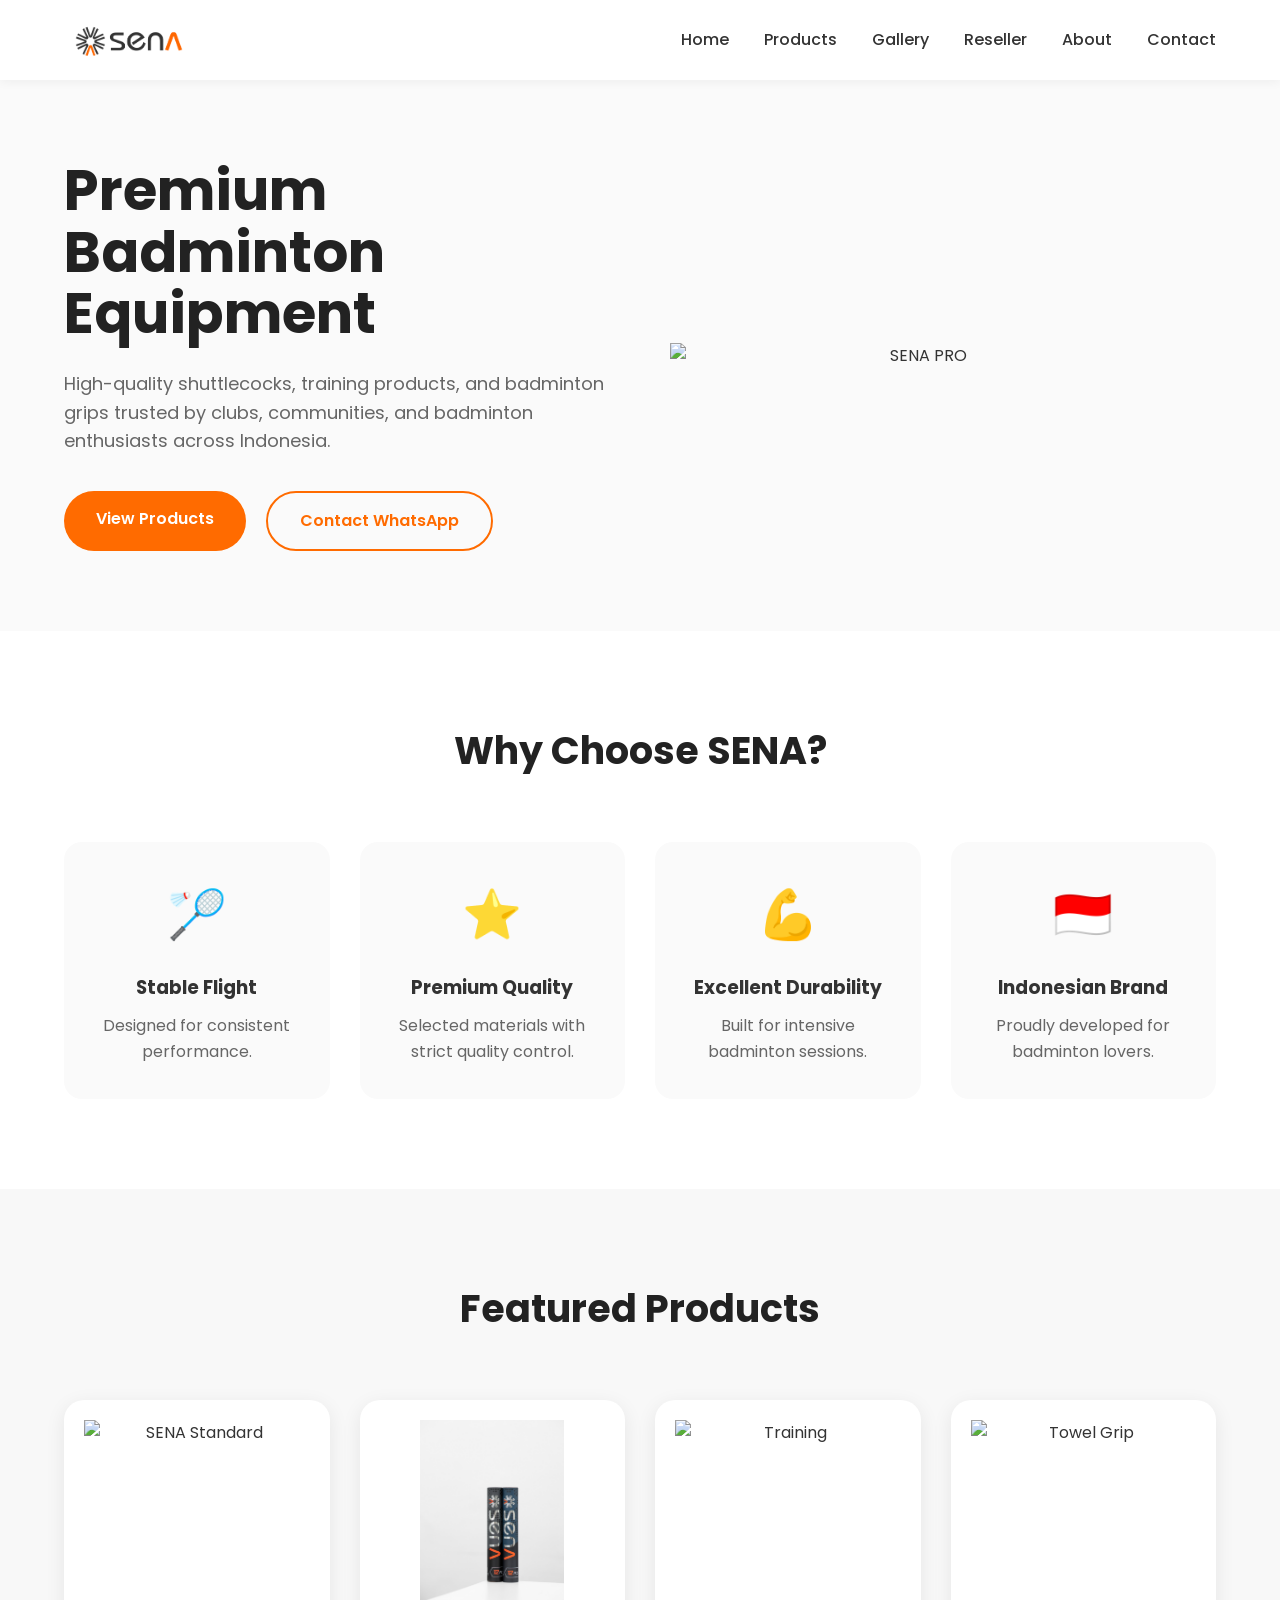
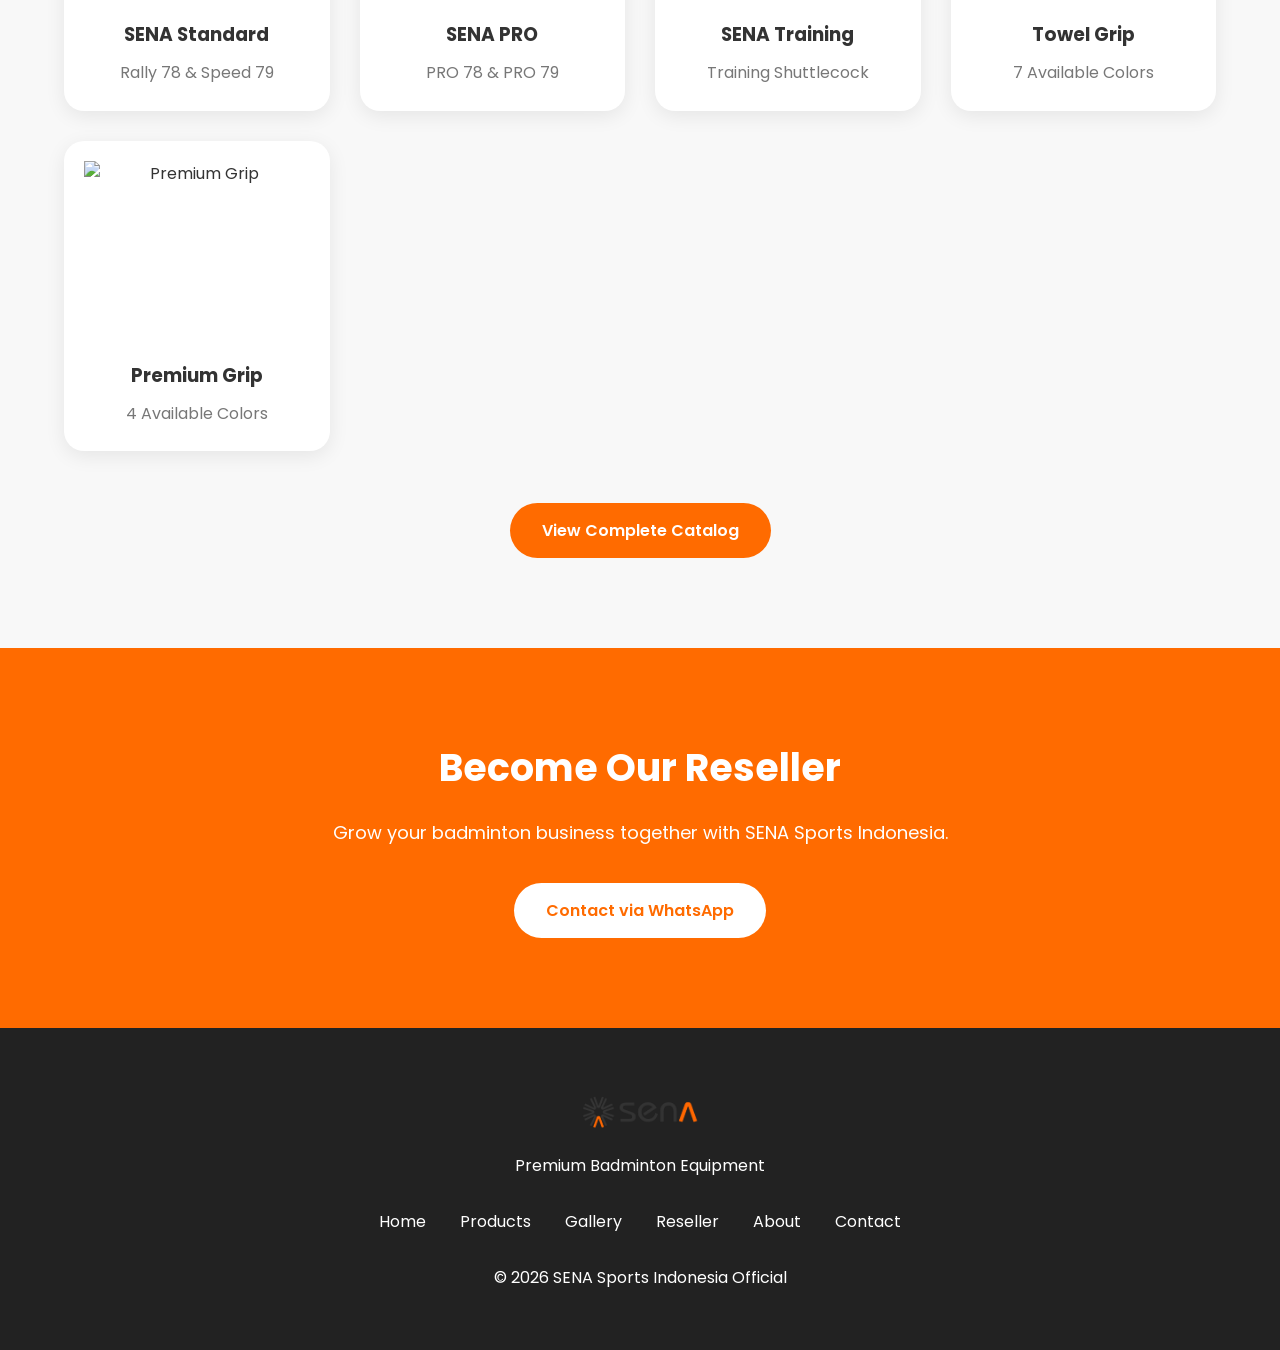
==== index.html @ 793a16b7 "Update index.html" ====
<!DOCTYPE html>
<html lang="en">

<head>
    <meta charset="UTF-8">
    <meta name="viewport" content="width=device-width, initial-scale=1.0">

    <title>SENA Sports Indonesia | Premium Badminton Equipment</title>

    <link rel="icon" href="favicon.ico">

    <link rel="stylesheet" href="css/style.css">

    <link rel="preconnect" href="https://fonts.googleapis.com">
    <link rel="preconnect" href="https://fonts.gstatic.com" crossorigin>

    <link href="https://fonts.googleapis.com/css2?family=Poppins:wght@300;400;500;600;700&display=swap"
        rel="stylesheet">
</head>

<body>

    <!-- ================= NAVBAR ================= -->

    <header>

        <nav class="navbar">

            <div class="container">

                <a href="index.html" class="logo">

                    <img src="images/SENA TYPOGRAPHY.png" alt="SENA Sports">

                </a>

                <ul class="menu">

                    <li><a href="index.html">Home</a></li>

                    <li><a href="products.html">Products</a></li>

                    <li><a href="gallery.html">Gallery</a></li>

                    <li><a href="reseller.html">Reseller</a></li>

                    <li><a href="about.html">About</a></li>

                    <li><a href="contact.html">Contact</a></li>

                </ul>

            </div>

        </nav>

    </header>

    <!-- ================= HERO ================= -->

    <section class="hero">

        <div class="container hero-content">

            <div class="hero-text">

                <h1>

                    Premium Badminton Equipment

                </h1>

                <p>

                    High-quality shuttlecocks, training products,
                    and badminton grips trusted by clubs,
                    communities, and badminton enthusiasts across Indonesia.

                </p>

                <div class="hero-buttons">

                    <a href="products.html" class="btn btn-primary">

                        View Products

                    </a>

                    <a href="https://wa.me/6281410149843" target="_blank" class="btn btn-outline">

                        Contact WhatsApp

                    </a>

                </div>

            </div>

            <div class="hero-image">

                <img src="images/products/sena-pro.png" alt="SENA PRO">

            </div>

        </div>

    </section>

    <!-- ================= WHY SENA ================= -->

    <section class="features">

        <div class="container">

            <h2>

                Why Choose SENA?

            </h2>

            <div class="feature-grid">

                <div class="feature-card">

                    <div class="icon">🏸</div>

                    <h3>Stable Flight</h3>

                    <p>Designed for consistent performance.</p>

                </div>

                <div class="feature-card">

                    <div class="icon">⭐</div>

                    <h3>Premium Quality</h3>

                    <p>Selected materials with strict quality control.</p>

                </div>

                <div class="feature-card">

                    <div class="icon">💪</div>

                    <h3>Excellent Durability</h3>

                    <p>Built for intensive badminton sessions.</p>

                </div>

                <div class="feature-card">

                    <div class="icon">🇮🇩</div>

                    <h3>Indonesian Brand</h3>

                    <p>Proudly developed for badminton lovers.</p>

                </div>

            </div>

        </div>

    </section>

    <!-- ================= PRODUCTS ================= -->

    <section class="products-preview">

        <div class="container">

            <h2>

                Featured Products

            </h2>

            <div class="product-grid">

                <div class="product-card">

                    <img src="images/products/standard.png" alt="SENA Standard">

                    <h3>SENA Standard</h3>

                    <p>Rally 78 & Speed 79</p>

                </div>

                <div class="product-card">

                    <img src="images/products/pro.png" alt="SENA PRO">

                    <h3>SENA PRO</h3>

                    <p>PRO 78 & PRO 79</p>

                </div>

                <div class="product-card">

                    <img src="images/products/training.png" alt="Training">

                    <h3>SENA Training</h3>

                    <p>Training Shuttlecock</p>

                </div>

                <div class="product-card">

                    <img src="images/products/towel-grip.png" alt="Towel Grip">

                    <h3>Towel Grip</h3>

                    <p>7 Available Colors</p>

                </div>

                <div class="product-card">

                    <img src="images/products/premium-grip.png" alt="Premium Grip">

                    <h3>Premium Grip</h3>

                    <p>4 Available Colors</p>

                </div>

            </div>

            <br><br>

            <a href="products.html" class="btn btn-primary">

                View Complete Catalog

            </a>

        </div>

    </section>

    <!-- ================= RESELLER ================= -->

    <section class="cta">

        <div class="container">

            <h2>

                Become Our Reseller

            </h2>

            <p>

                Grow your badminton business together with SENA Sports Indonesia.

            </p>

            <a href="https://wa.me/6281410149843" target="_blank" class="btn btn-primary">

                Contact via WhatsApp

            </a>

        </div>

    </section>

    <!-- ================= FOOTER ================= -->

    <footer>

        <div class="container">

            <img src="images/SENA TYPOGRAPHY.png" class="footer-logo">

            <p>

                Premium Badminton Equipment

            </p>

            <div class="footer-menu">

                <a href="index.html">Home</a>

                <a href="products.html">Products</a>

                <a href="gallery.html">Gallery</a>

                <a href="reseller.html">Reseller</a>

                <a href="about.html">About</a>

                <a href="contact.html">Contact</a>

            </div>

            <p>

                © 2026 SENA Sports Indonesia Official

            </p>

        </div>

    </footer>

</body>

</html>
---- css/style.css ----
/* ===========================
   GLOBAL
=========================== */

*{
    margin:0;
    padding:0;
    box-sizing:border-box;
}

html{
    scroll-behavior:smooth;
}

body{
    font-family:'Poppins',sans-serif;
    color:#333;
    background:#fff;
    line-height:1.6;
}

img{
    max-width:100%;
    display:block;
}

a{
    text-decoration:none;
}

.container{
    width:90%;
    max-width:1200px;
    margin:auto;
}

/* ===========================
   NAVBAR
=========================== */

header{
    position:sticky;
    top:0;
    z-index:999;
    background:#fff;
    box-shadow:0 2px 10px rgba(0,0,0,.05);
}

.navbar{
    height:80px;
}

.navbar .container{
    display:flex;
    justify-content:space-between;
    align-items:center;
    height:100%;
}

.logo img{
    height:42px;
}

.menu{
    display:flex;
    gap:35px;
    list-style:none;
}

.menu a{
    color:#333;
    font-weight:500;
    transition:.3s;
}

.menu a:hover{
    color:#ff6b00;
}

/* ===========================
   HERO
=========================== */

.hero{
    padding:80px 0;
    background:#fafafa;
}

.hero-content{
    display:flex;
    align-items:center;
    justify-content:space-between;
    gap:60px;
}

.hero-text{
    flex:1;
}

.hero-text h1{
    font-size:56px;
    line-height:1.1;
    margin-bottom:25px;
    color:#222;
}

.hero-text p{
    font-size:18px;
    color:#666;
    margin-bottom:35px;
    max-width:550px;
}

.hero-buttons{
    display:flex;
    gap:20px;
    flex-wrap:wrap;
}

.hero-image{
    flex:1;
    text-align:center;
}

.hero-image img{
    width:100%;
    max-width:500px;
}

/* ===========================
   BUTTONS
=========================== */

.btn{
    display:inline-block;
    padding:15px 32px;
    border-radius:50px;
    font-weight:600;
    transition:.3s;
}

.btn-primary{
    background:#ff6b00;
    color:white;
}

.btn-primary:hover{
    background:#e55f00;
    transform:translateY(-3px);
}

.btn-outline{
    border:2px solid #ff6b00;
    color:#ff6b00;
}

.btn-outline:hover{
    background:#ff6b00;
    color:white;
}

/* ===========================
   SECTION
=========================== */

section{
    padding:90px 0;
}

section h2{
    font-size:38px;
    text-align:center;
    margin-bottom:60px;
    color:#222;
}

/* ===========================
   FEATURES
=========================== */

.features{
    background:white;
}

.feature-grid{
    display:grid;
    grid-template-columns:repeat(4,1fr);
    gap:30px;
}

.feature-card{
    text-align:center;
    padding:35px;
    border-radius:18px;
    background:#fafafa;
    transition:.3s;
}

.feature-card:hover{
    transform:translateY(-8px);
    box-shadow:0 10px 25px rgba(0,0,0,.08);
}

.icon{
    font-size:48px;
    margin-bottom:20px;
}

.feature-card h3{
    margin-bottom:10px;
}

.feature-card p{
    color:#666;
}

/* ===========================
   PRODUCTS
=========================== */

.products-preview{
    background:#f8f8f8;
    text-align:center;
}

.product-grid{
    display:grid;
    grid-template-columns:repeat(auto-fit,minmax(220px,1fr));
    gap:30px;
}

.product-card{
    background:white;
    border-radius:20px;
    overflow:hidden;
    transition:.35s;
    box-shadow:0 5px 20px rgba(0,0,0,.08);
}

.product-card:hover{
    transform:translateY(-8px);
}

.product-card img{
    height:220px;
    width:100%;
    object-fit:contain;
    padding:20px;
}

.product-card h3{
    margin-bottom:10px;
}

.product-card p{
    padding-bottom:25px;
    color:#777;
}

/* ===========================
   CTA
=========================== */

.cta{
    background:#ff6b00;
    color:white;
    text-align:center;
}

.cta h2{
    color:white;
    margin-bottom:20px;
}

.cta p{
    margin-bottom:35px;
    font-size:18px;
}

.cta .btn{
    background:white;
    color:#ff6b00;
}

.cta .btn:hover{
    background:#f3f3f3;
}

/* ===========================
   FOOTER
=========================== */

footer{
    background:#222;
    color:white;
    padding:60px 0;
    text-align:center;
}

.footer-logo{
    height:45px;
    margin:auto;
    margin-bottom:20px;
}

.footer-menu{
    margin:30px 0;
}

.footer-menu a{
    color:white;
    margin:0 15px;
    transition:.3s;
}

.footer-menu a:hover{
    color:#ff6b00;
}

/* ===========================
   RESPONSIVE
=========================== */

@media(max-width:992px){

.hero-content{
    flex-direction:column;
    text-align:center;
}

.hero-text h1{
    font-size:42px;
}

.hero-text p{
    margin:auto;
    margin-bottom:30px;
}

.hero-buttons{
    justify-content:center;
}

.feature-grid{
    grid-template-columns:repeat(2,1fr);
}

}

@media(max-width:768px){

.navbar{
    height:auto;
    padding:20px 0;
}

.navbar .container{
    flex-direction:column;
}

.menu{
    margin-top:20px;
    gap:18px;
    flex-wrap:wrap;
    justify-content:center;
}

.hero-text h1{
    font-size:34px;
}

.hero-text p{
    font-size:16px;
}

.feature-grid{
    grid-template-columns:1fr;
}

section{
    padding:70px 0;
}

section h2{
    font-size:30px;
}

}
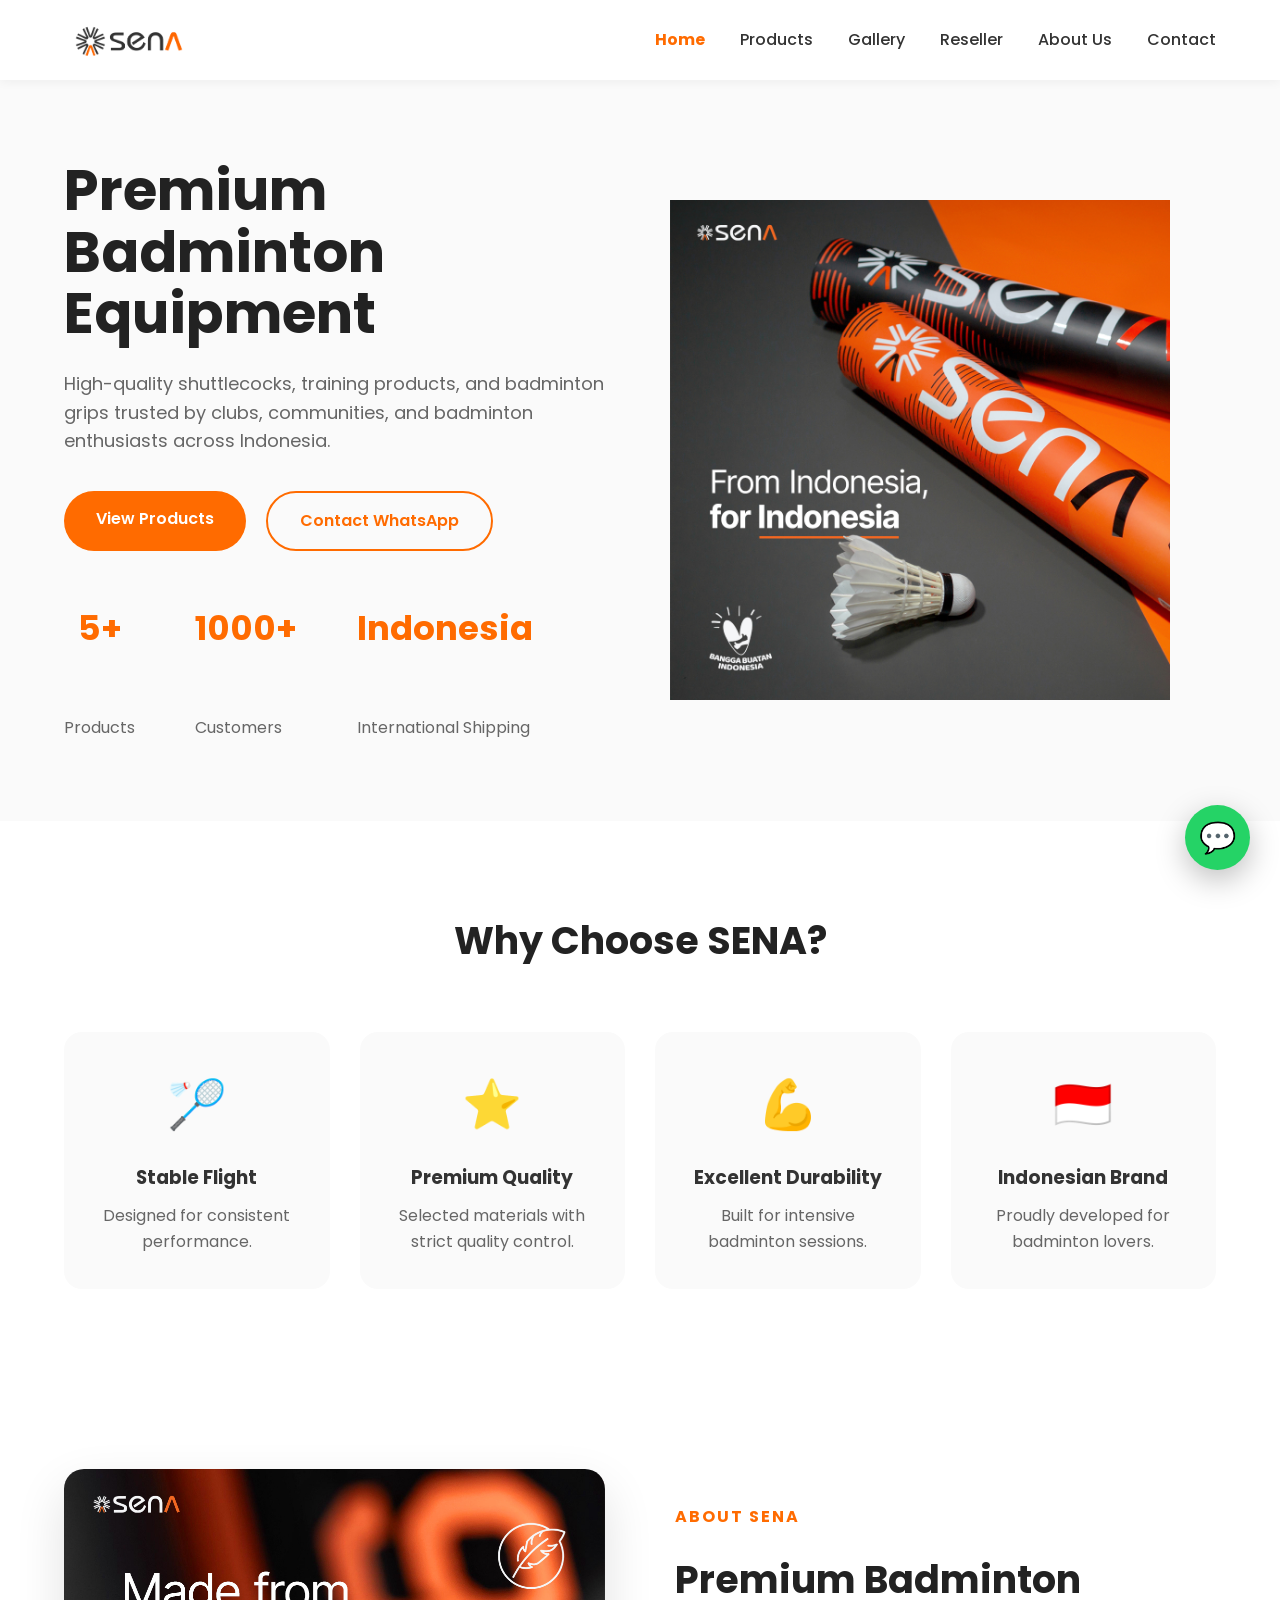
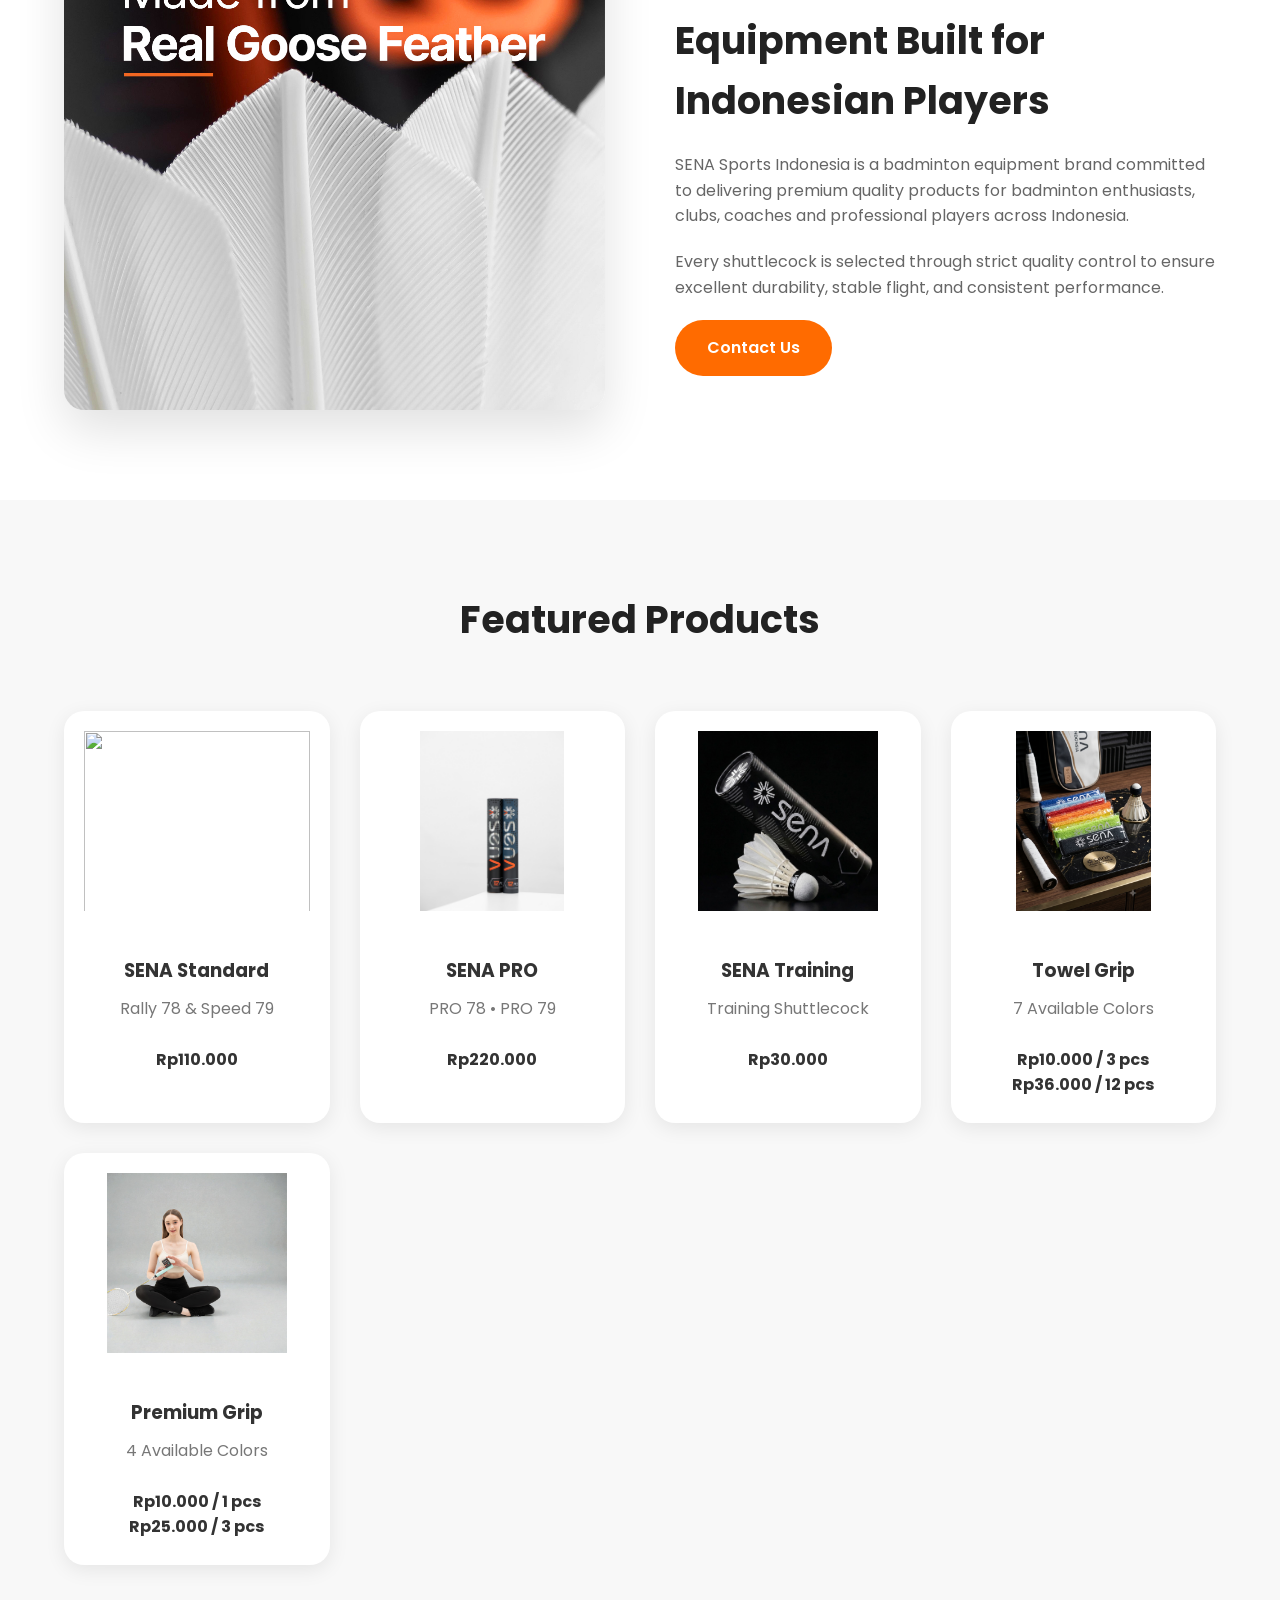
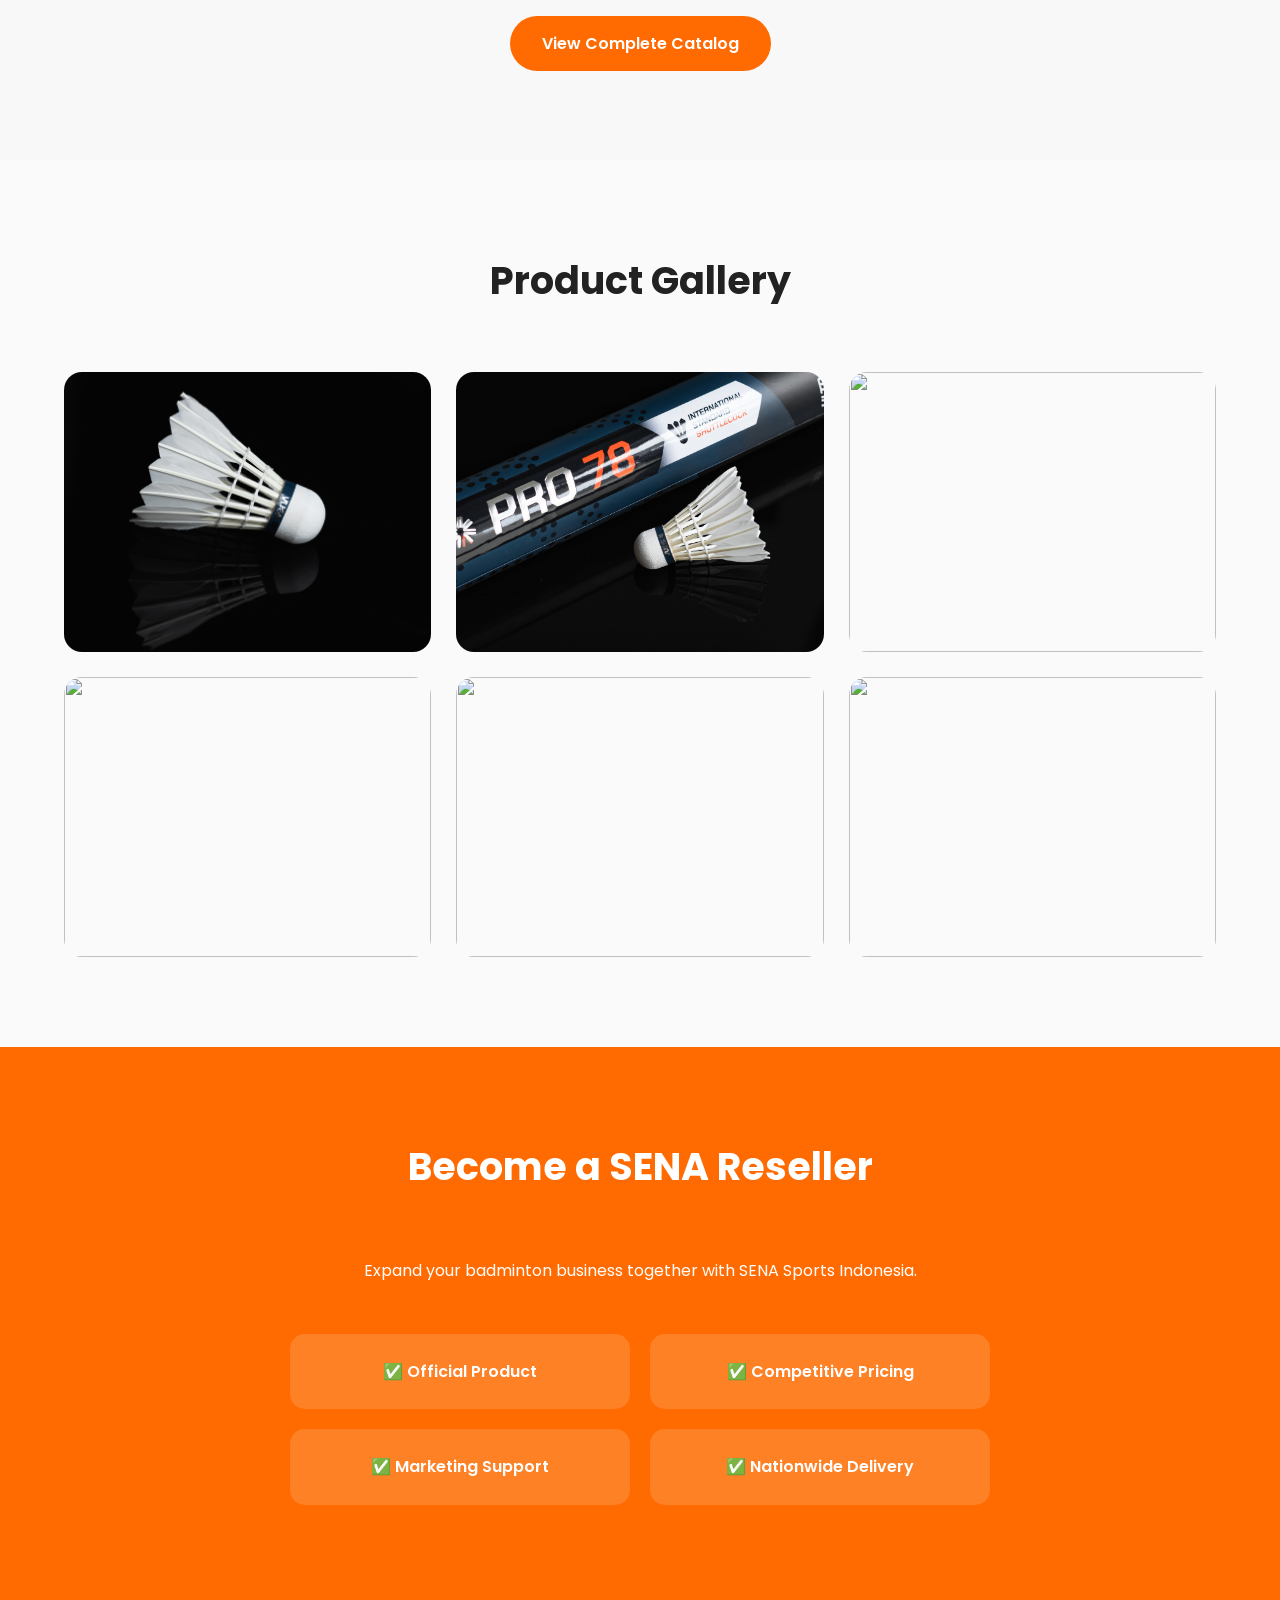
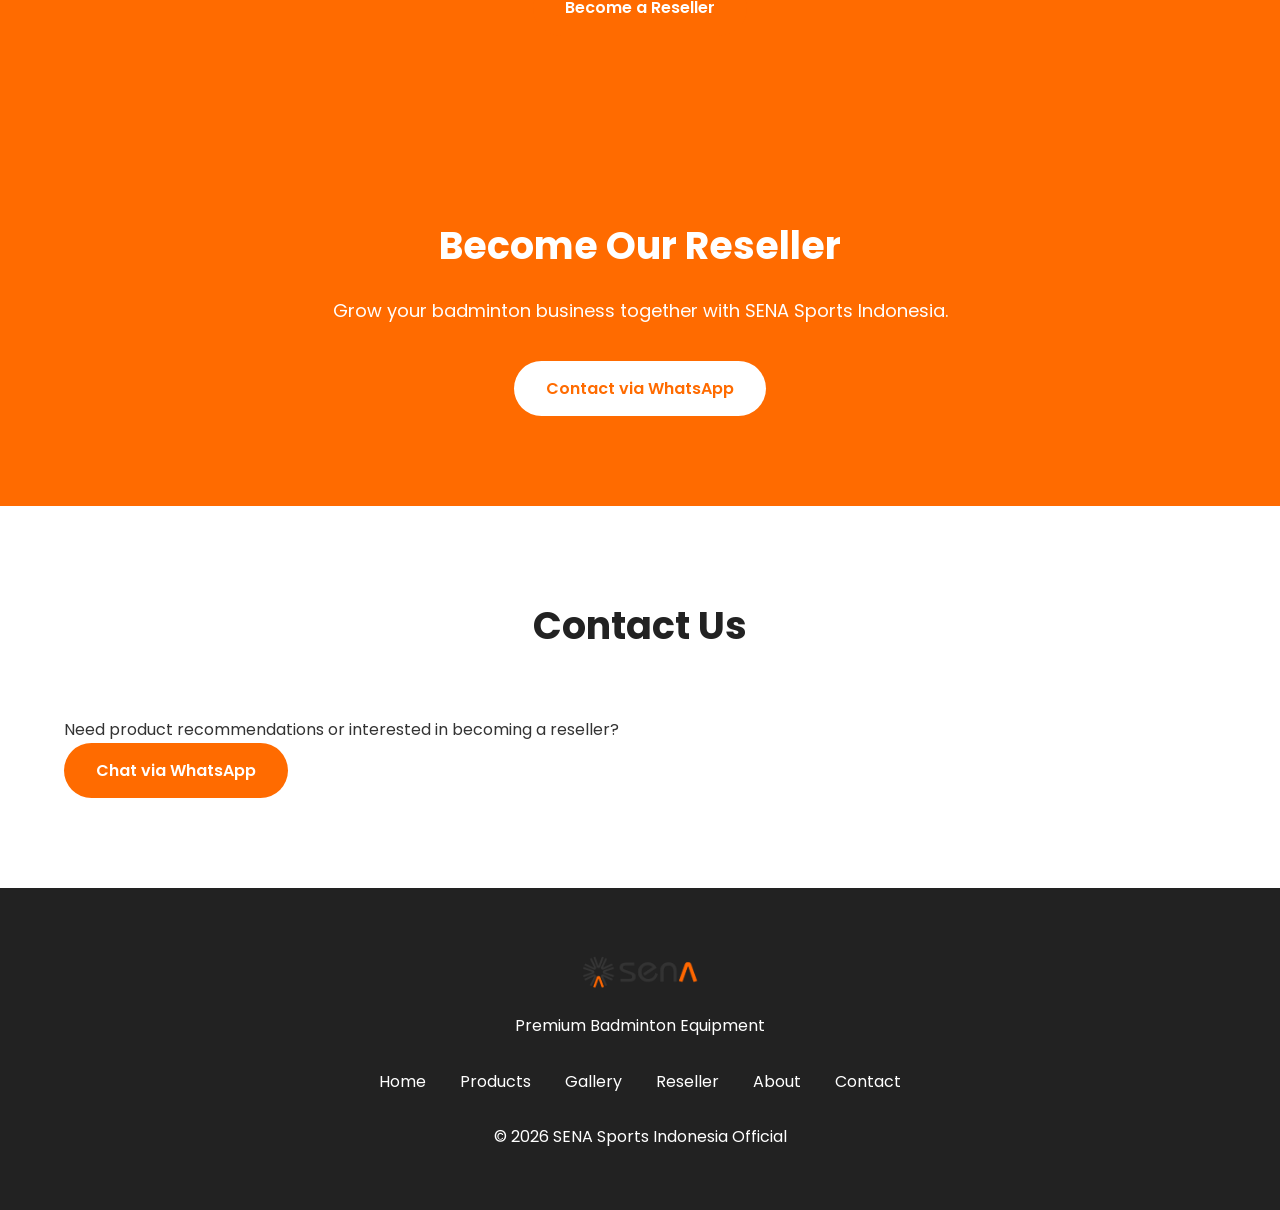
==== commit 54ab64b9: "website" ====
--- a/index.html
+++ b/index.html
@@ -29,14 +29,12 @@
             <div class="container">
 
                 <a href="index.html" class="logo">
-
                     <img src="images/SENA TYPOGRAPHY.png" alt="SENA Sports">
-
                 </a>
 
                 <ul class="menu">
 
-                    <li><a href="index.html">Home</a></li>
+                    <li><a class="active" href="index.html">Home</a></li>
 
                     <li><a href="products.html">Products</a></li>
 
@@ -44,7 +42,7 @@
 
                     <li><a href="reseller.html">Reseller</a></li>
 
-                    <li><a href="about.html">About</a></li>
+                    <li><a href="about.html">About Us</a></li>
 
                     <li><a href="contact.html">Contact</a></li>
 
@@ -94,11 +92,39 @@
 
                 </div>
 
+                <div class="hero-stats">
+
+                    <div>
+
+                        <h2>5+</h2>
+
+                        <span>Products</span>
+
+                    </div>
+
+                    <div>
+
+                        <h2>1000+</h2>
+
+                        <span>Customers</span>
+
+                    </div>
+
+                    <div>
+
+                        <h2>Indonesia</h2>
+
+                        <span>International Shipping</span>
+
+                    </div>
+
+                </div>
+
             </div>
 
             <div class="hero-image">
 
-                <img src="images/products/sena-pro.png" alt="SENA PRO">
+                <img src="images/products/hero.png">
 
             </div>
 
@@ -166,6 +192,62 @@
 
     </section>
 
+    <!-- ================= ABOUT ================= -->
+
+    <section class="about" id="about">
+
+        <div class="container about-grid">
+
+            <div class="about-image">
+
+                <img src="images/products/about.jpg" alt="SENA Sports">
+
+            </div>
+
+            <div class="about-content">
+
+                <span class="section-tag">
+
+                    ABOUT SENA
+
+                </span>
+
+                <h2>
+
+                    Premium Badminton Equipment
+                    Built for Indonesian Players
+
+                </h2>
+
+                <p>
+
+                    SENA Sports Indonesia is a badminton equipment brand
+                    committed to delivering premium quality products for
+                    badminton enthusiasts, clubs, coaches and professional
+                    players across Indonesia.
+
+                </p>
+
+                <p>
+
+                    Every shuttlecock is selected through strict quality
+                    control to ensure excellent durability, stable flight,
+                    and consistent performance.
+
+                </p>
+
+                <a href="#contact" class="btn btn-primary">
+
+                    Contact Us
+
+                </a>
+
+            </div>
+
+        </div>
+
+    </section>
+
     <!-- ================= PRODUCTS ================= -->
 
     <section class="products-preview">
@@ -182,51 +264,123 @@
 
                 <div class="product-card">
 
-                    <img src="images/products/standard.png" alt="SENA Standard">
-
-                    <h3>SENA Standard</h3>
-
-                    <p>Rally 78 & Speed 79</p>
-
-                </div>
+                    <img src="images/products/standard.png">
+
+                    <div style="padding:25px;">
+
+                        <h3>SENA Standard</h3>
+
+                        <p>
+
+                        Rally 78 & Speed 79
+
+                        </p>
+
+                        <h4>
+
+                        Rp110.000
+
+                        </h4>
+
+                    </div>
+
+                </div>                
 
                 <div class="product-card">
 
-                    <img src="images/products/pro.png" alt="SENA PRO">
-
-                    <h3>SENA PRO</h3>
-
-                    <p>PRO 78 & PRO 79</p>
+                    <img src="images/products/pro.png">
+
+                    <div style="padding:25px;">
+
+                        <h3>SENA PRO</h3>
+
+                        <p>
+
+                        PRO 78 • PRO 79
+
+                        </p>
+
+                        <h4>
+
+                        Rp220.000
+
+                        </h4>
+
+                    </div>
 
                 </div>
 
                 <div class="product-card">
 
-                    <img src="images/products/training.png" alt="Training">
-
-                    <h3>SENA Training</h3>
-
-                    <p>Training Shuttlecock</p>
+                    <img src="images/products/training.png">
+
+                    <div style="padding:25px;">
+
+                        <h3>SENA Training</h3>
+
+                        <p>
+
+                        Training Shuttlecock
+
+                        </p>
+
+                        <h4>
+
+                        Rp30.000
+
+                        </h4>
+
+                    </div>
 
                 </div>
 
                 <div class="product-card">
 
-                    <img src="images/products/towel-grip.png" alt="Towel Grip">
-
-                    <h3>Towel Grip</h3>
-
-                    <p>7 Available Colors</p>
+                    <img src="images/products/towel-grip.png">
+
+                    <div style="padding:25px;">
+
+                        <h3>Towel Grip</h3>
+
+                        <p>
+
+                        7 Available Colors
+
+                        </p>
+
+                        <h4>
+
+                        Rp10.000 / 3 pcs <br>
+                        Rp36.000 / 12 pcs
+
+                        </h4>
+
+                    </div>
 
                 </div>
 
                 <div class="product-card">
 
-                    <img src="images/products/premium-grip.png" alt="Premium Grip">
-
-                    <h3>Premium Grip</h3>
-
-                    <p>4 Available Colors</p>
+                    <img src="images/products/premium-grip.png">
+
+                    <div style="padding:25px;">
+
+                        <h3>Premium Grip</h3>
+
+                        <p>
+
+                        4 Available Colors
+
+                        </p>
+
+                        <h4>
+
+                        Rp10.000 / 1 pcs <br>
+                        Rp25.000 / 3 pcs
+
+                        </h4>
+
+                    </div>
 
                 </div>
 
@@ -244,8 +398,104 @@
 
     </section>
 
+
+    <!-- ================= GALLERY ================= -->
+
+    <section class="gallery" id="gallery">
+
+    <div class="container">
+
+    <h2>
+
+    Product Gallery
+
+    </h2>
+
+    <div class="gallery-grid">
+
+    <img src="images/gallery/DSCF1455.jpg">
+
+    <img src="images/gallery/DSCF1458.jpg">
+
+    <img src="images/gallery/DSCF1851.jpg">
+
+    <img src="images/gallery/DSCF7550.JPEG">
+
+    <img src="images/gallery/DSCF1497.jpg">
+
+    <img src="images/gallery/DSCF7572.JPEG">
+
+
+    </div>
+
+    </div>
+
+    </section>
+
     <!-- ================= RESELLER ================= -->
 
+    <section class="reseller" id="reseller">
+
+    <div class="container">
+
+    <h2>
+
+    Become a SENA Reseller
+
+    </h2>
+
+    <p>
+
+    Expand your badminton business together with SENA Sports Indonesia.
+
+    </p>
+
+    <div class="benefits">
+
+    <div>
+
+    ✅ Official Product
+
+    </div>
+
+    <div>
+
+    ✅ Competitive Pricing
+
+    </div>
+
+    <div>
+
+    ✅ Marketing Support
+
+    </div>
+
+    <div>
+
+    ✅ Nationwide Delivery
+
+    </div>
+
+    </div>
+
+    <br>
+
+    <a href="https://wa.me/6281410149843"
+
+    target="_blank"
+
+    class="btn btn-primary">
+
+    Become a Reseller
+
+    </a>
+
+    </div>
+
+    </section>
+
+    <!-- ================= RESELLER ================= -->
+
     <section class="cta">
 
         <div class="container">
@@ -272,6 +522,39 @@
 
     </section>
 
+
+    <!-- ================= CONTACT ================= -->
+
+    <section class="contact" id="contact">
+
+<div class="container">
+
+<h2>
+
+Contact Us
+
+</h2>
+
+<p>
+
+Need product recommendations or interested in becoming a reseller?
+
+</p>
+
+<a href="https://wa.me/6281410149843"
+
+target="_blank"
+
+class="btn btn-primary">
+
+Chat via WhatsApp
+
+</a>
+
+</div>
+
+    </section>
+
     <!-- ================= FOOTER ================= -->
 
     <footer>
@@ -312,6 +595,16 @@
 
     </footer>
 
+<a href="https://wa.me/6281410149843"
+
+    class="whatsapp"
+
+    target="_blank">
+
+    💬
+
+</a>
+
 </body>
 
 </html>
--- a/css/style.css
+++ b/css/style.css
@@ -46,6 +46,7 @@
     box-shadow:0 2px 10px rgba(0,0,0,.05);
 }
 
+
 .navbar{
     height:80px;
 }
@@ -77,6 +78,11 @@
     color:#ff6b00;
 }
 
+.menu a.active{
+    color:#ff6b00;
+    font-weight:700;
+}
+
 /* ===========================
    HERO
 =========================== */
@@ -125,6 +131,21 @@
 .hero-image img{
     width:100%;
     max-width:500px;
+}
+
+.hero-stats{
+    display:flex;
+    margin-top:50px;
+    gap:60px;
+}
+
+.hero-stats h2{
+    color:#ff6b00;
+    font-size:34px;
+}
+
+.hero-stats span{
+    color:#666;
 }
 
 /* ===========================
@@ -317,6 +338,45 @@
     color:#ff6b00;
 }
 
+.whatsapp{
+
+position:fixed;
+
+right:30px;
+
+bottom:30px;
+
+width:65px;
+
+height:65px;
+
+background:#25D366;
+
+border-radius:50%;
+
+display:flex;
+
+align-items:center;
+
+justify-content:center;
+
+font-size:30px;
+
+color:white;
+
+box-shadow:0 10px 30px rgba(0,0,0,.25);
+
+transition:.3s;
+
+z-index:999;
+
+}
+
+.whatsapp:hover{
+
+transform:scale(1.1);
+
+}
 /* ===========================
    RESPONSIVE
 =========================== */
@@ -385,4 +445,188 @@
     font-size:30px;
 }
 
-}+}
+
+/* =========================
+ABOUT
+========================= */
+
+.about{
+
+    background:white;
+
+}
+
+.about-grid{
+
+    display:grid;
+
+    grid-template-columns:1fr 1fr;
+
+    gap:70px;
+
+    align-items:center;
+
+}
+
+.about-image img{
+
+    width:100%;
+
+    border-radius:20px;
+
+    box-shadow:0 20px 50px rgba(0,0,0,.12);
+
+}
+
+.section-tag{
+
+    color:#ff6b00;
+
+    font-weight:700;
+
+    letter-spacing:2px;
+
+}
+
+.about h2{
+
+    text-align:left;
+
+    margin:20px 0;
+
+}
+
+.about p{
+
+    color:#666;
+
+    margin-bottom:20px;
+
+}
+
+/* =========================
+GALLERY
+========================= */
+
+.gallery{
+
+background:#fafafa;
+
+}
+
+.gallery-grid{
+
+display:grid;
+
+grid-template-columns:repeat(3,1fr);
+
+gap:25px;
+
+}
+
+.gallery-grid img{
+
+width:100%;
+
+height:280px;
+
+object-fit:cover;
+
+border-radius:18px;
+
+cursor:pointer;
+
+transition:.35s;
+
+}
+
+.gallery-grid img:hover{
+
+transform:scale(1.03);
+
+}
+
+/* =========================
+RESELLER
+========================= */
+
+.reseller{
+
+background:#ff6b00;
+
+color:white;
+
+text-align:center;
+
+}
+
+.reseller h2{
+
+color:white;
+
+}
+
+.benefits{
+
+display:grid;
+
+grid-template-columns:repeat(2,1fr);
+
+gap:20px;
+
+margin:50px auto;
+
+max-width:700px;
+
+}
+
+.benefits div{
+
+background:rgba(255,255,255,.15);
+
+padding:25px;
+
+border-radius:15px;
+
+font-weight:600;
+
+}
+
+<footer>
+
+<div class="container">
+
+<img src="images/SENA TYPOGRAPHY.png"
+
+class="footer-logo">
+
+<p>
+
+Premium Badminton Equipment
+
+</p>
+
+<div class="footer-links">
+
+<a href="#home">Home</a>
+
+<a href="#products">Products</a>
+
+<a href="#gallery">Gallery</a>
+
+<a href="#reseller">Reseller</a>
+
+<a href="#contact">Contact</a>
+
+</div>
+
+<p>
+
+© 2026 SENA Sports Indonesia
+
+</p>
+
+</div>
+
+</footer>
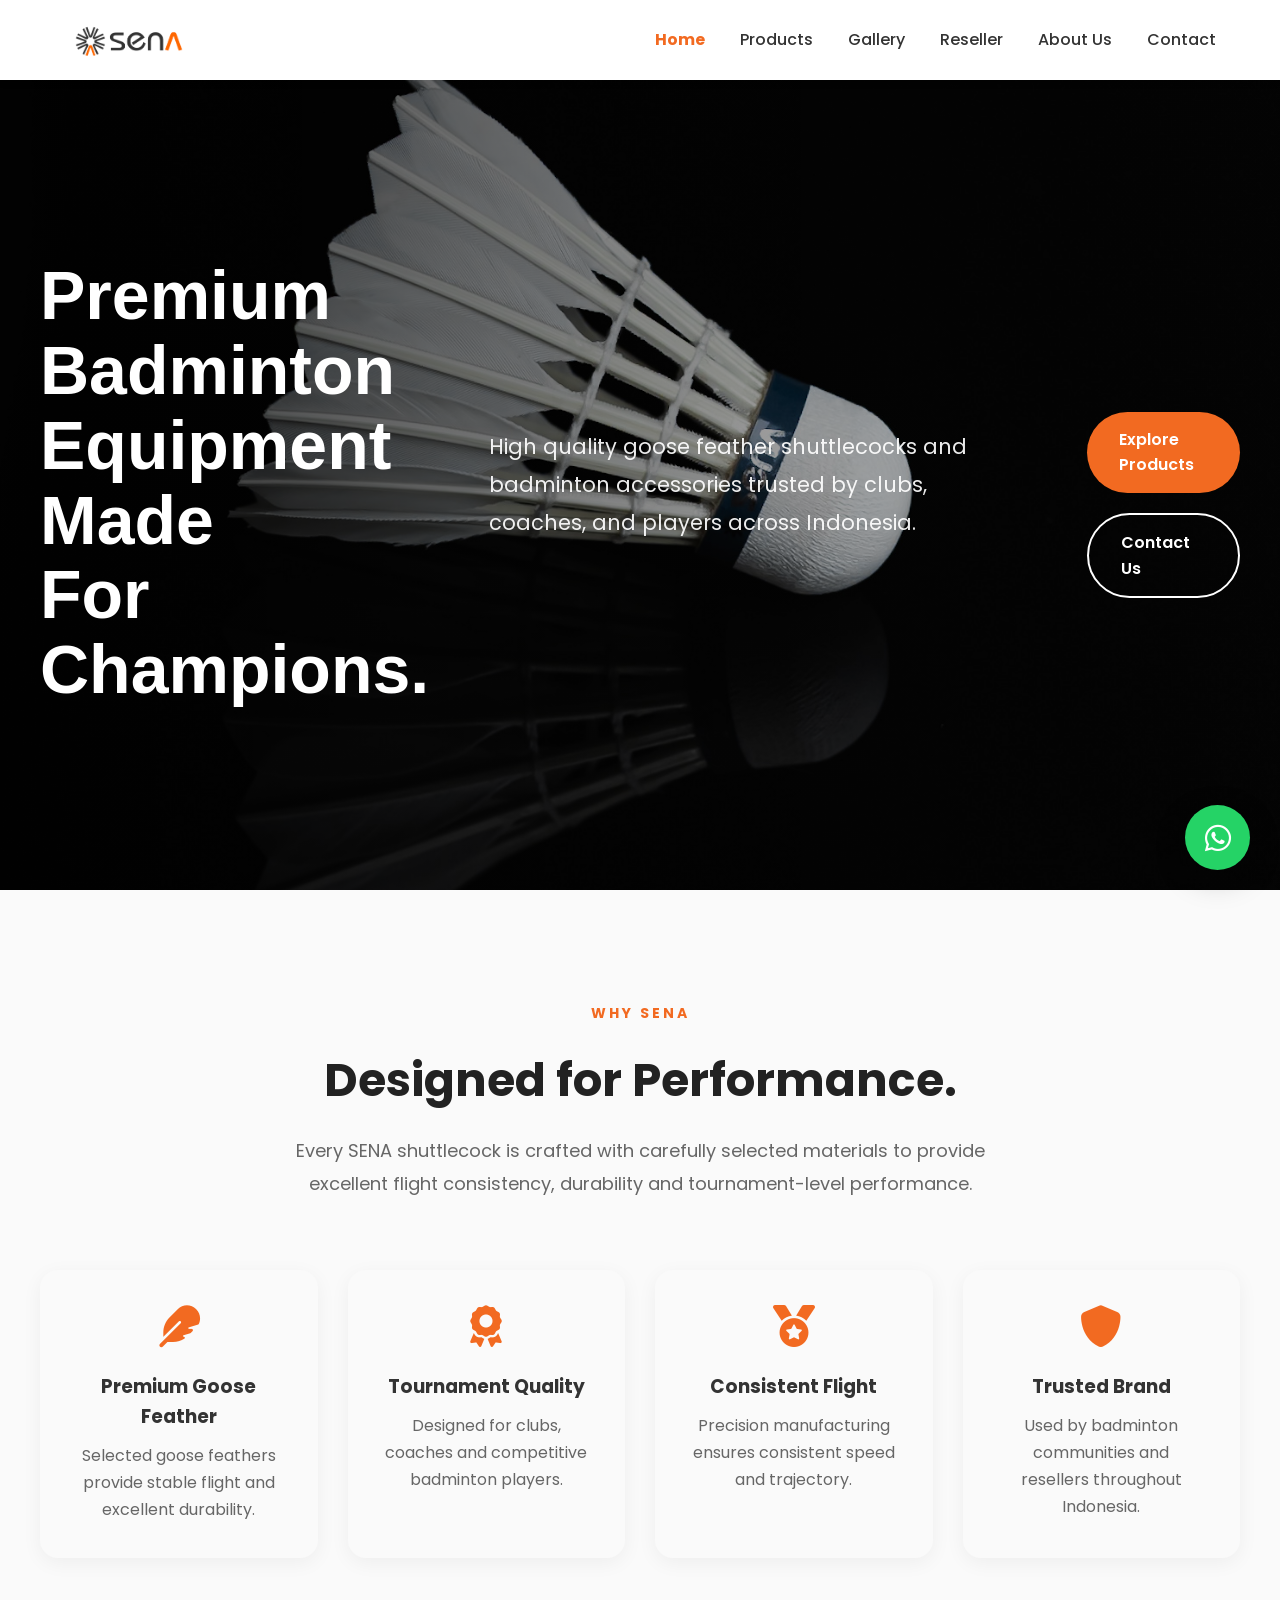
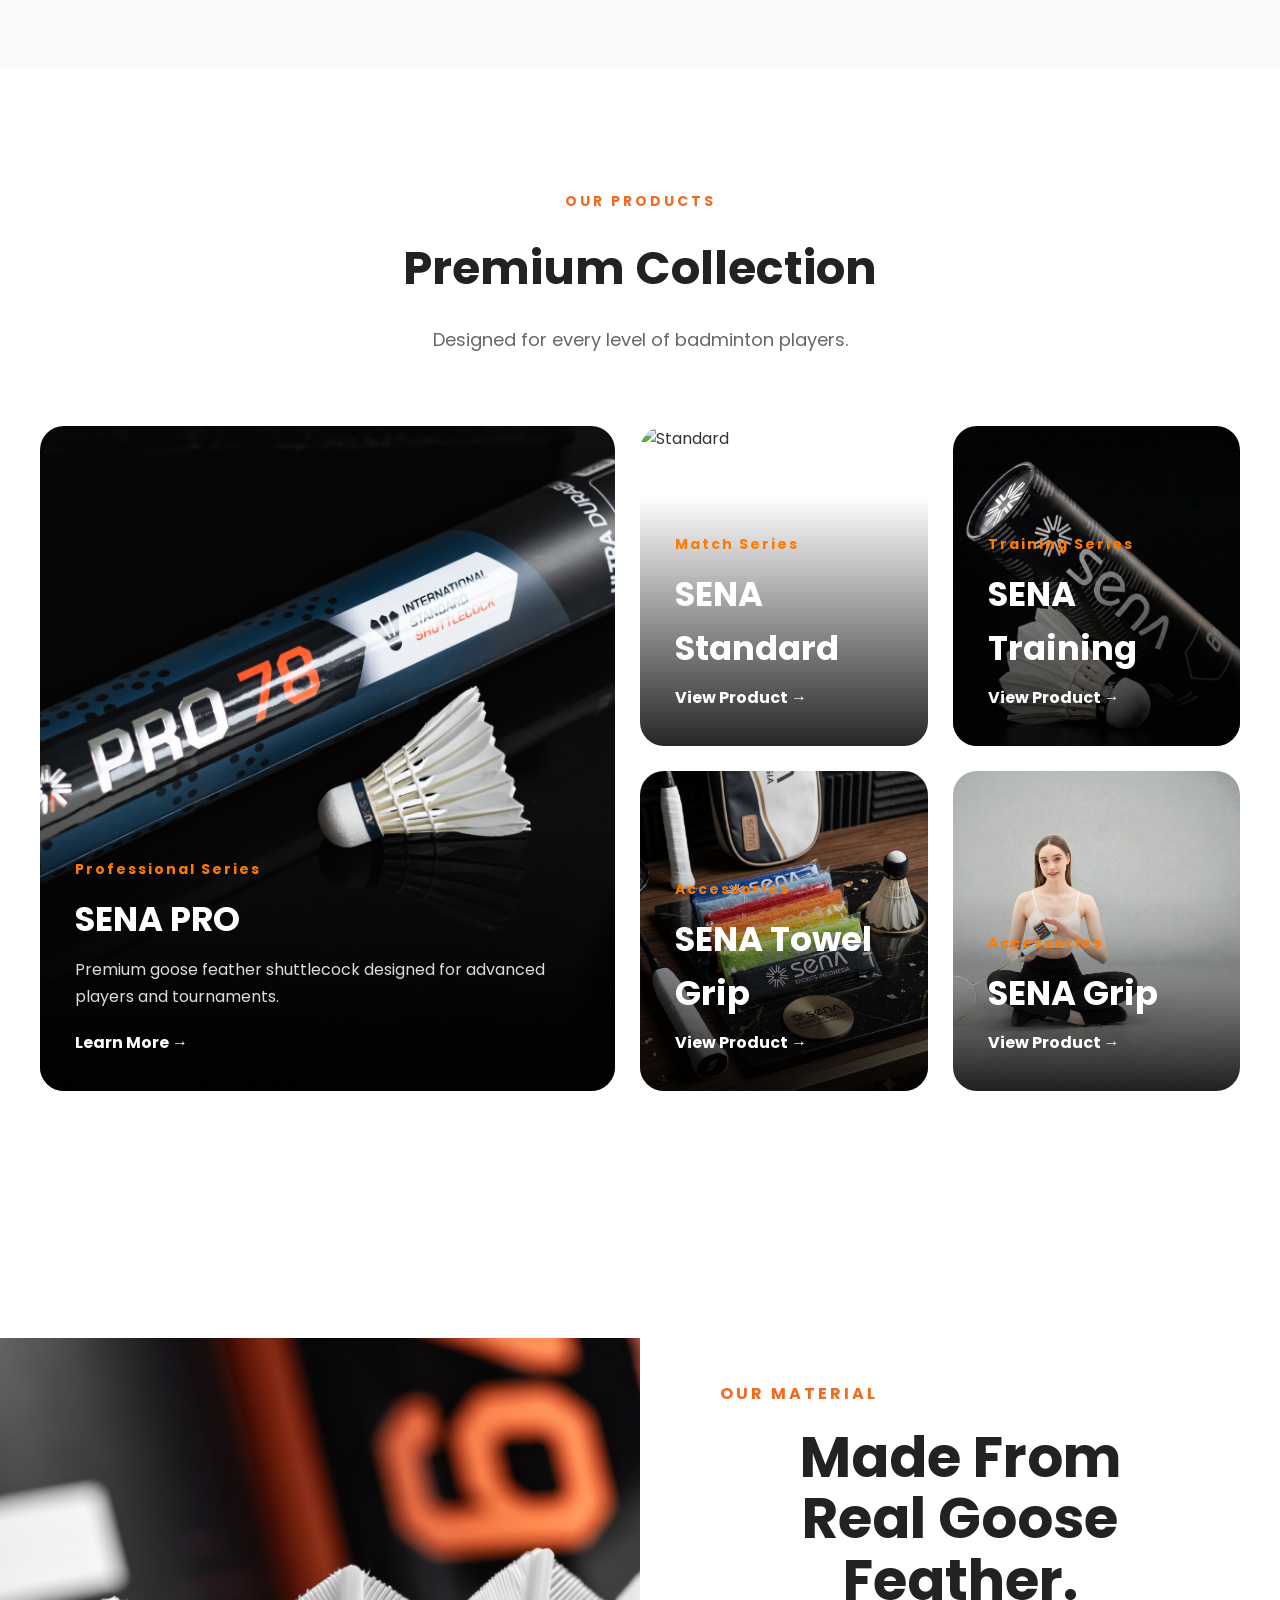
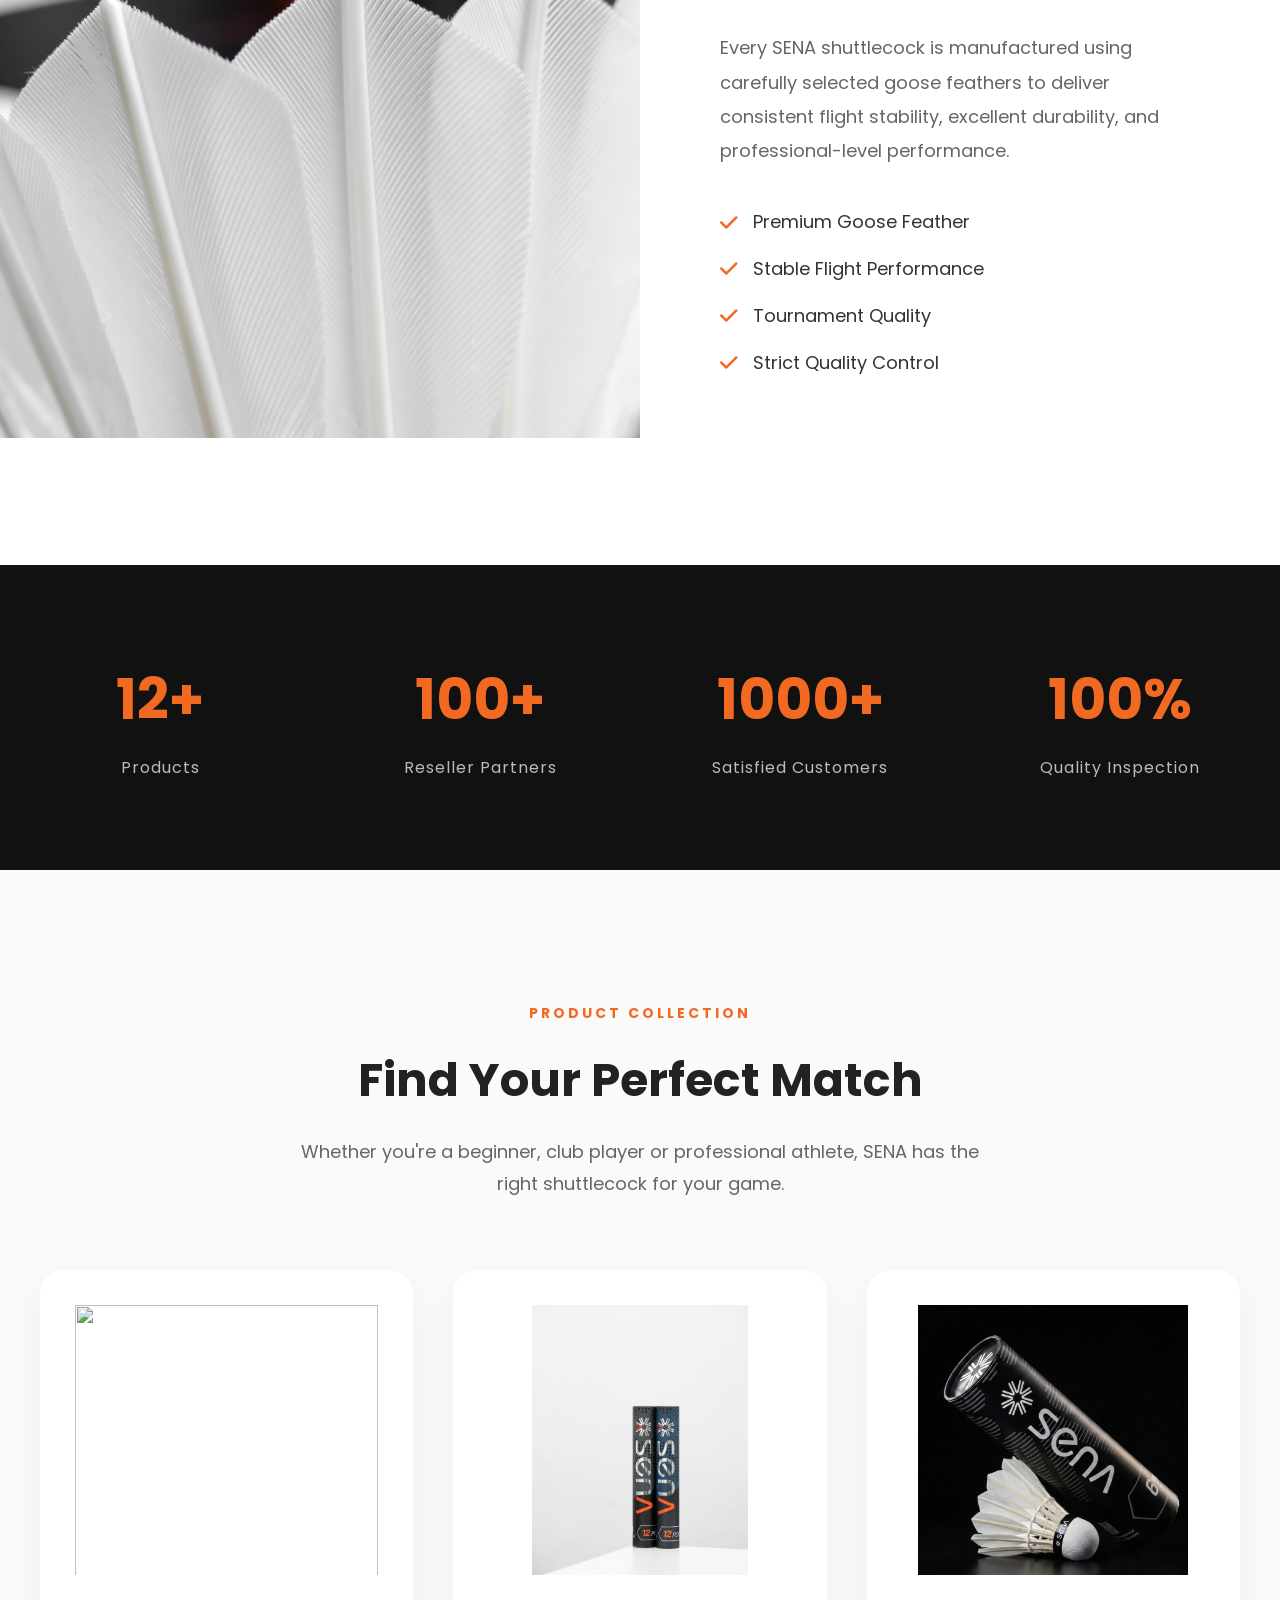
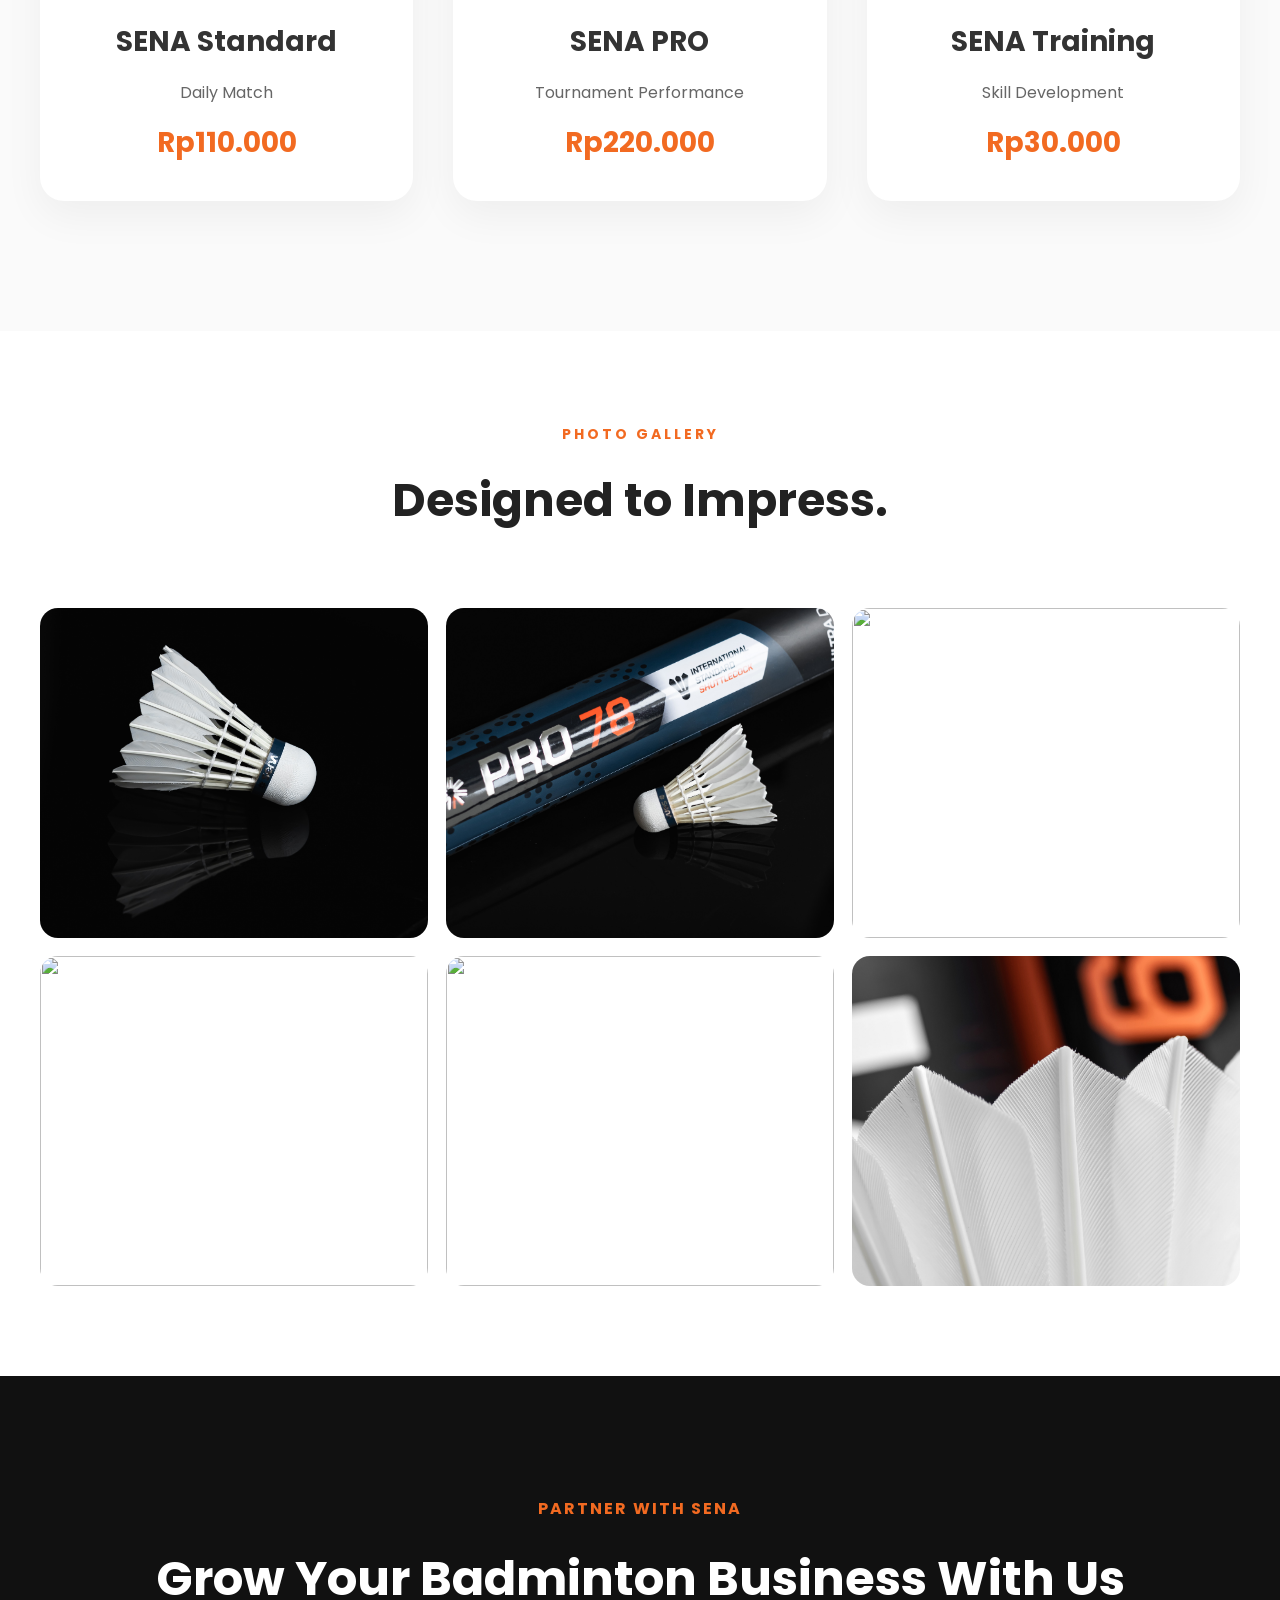
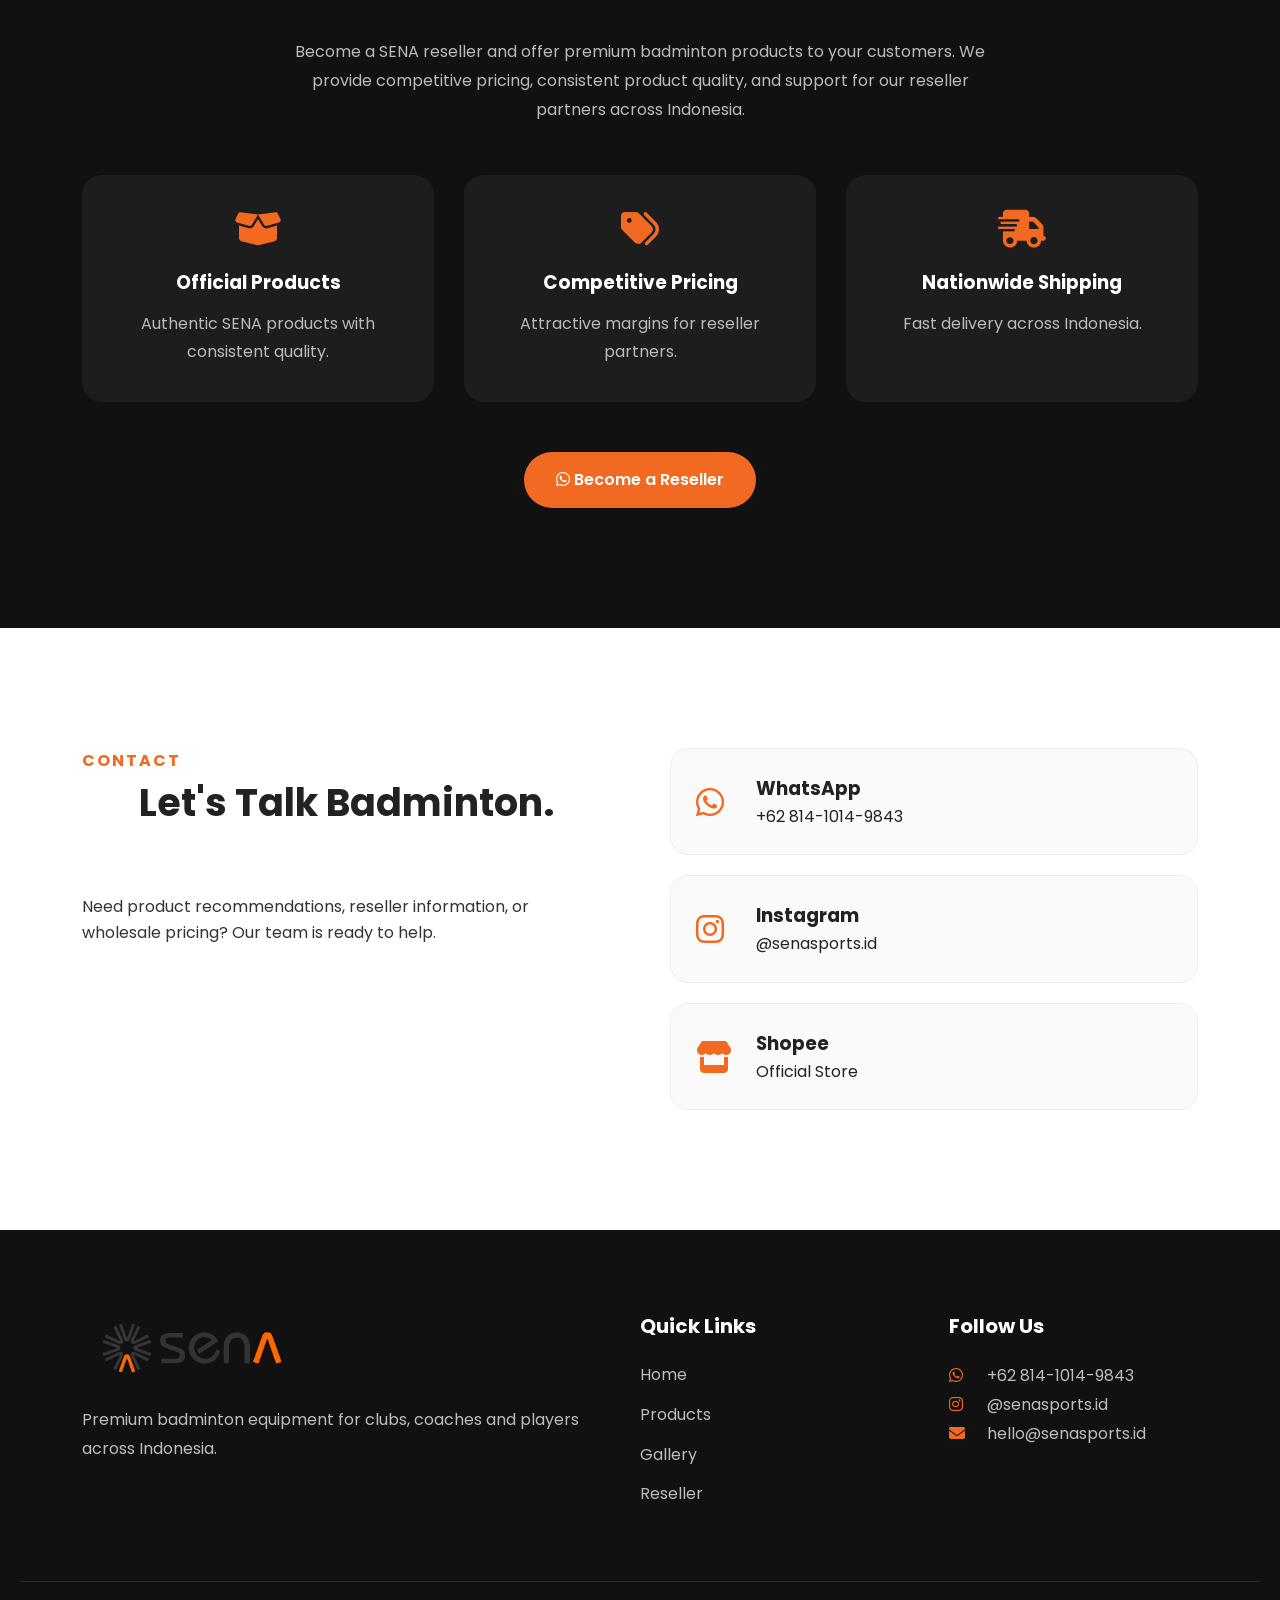
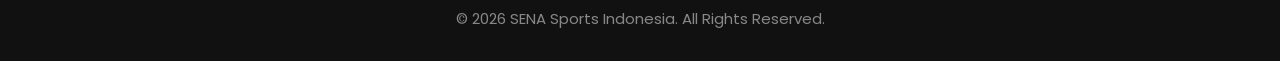
==== commit fdfd51a2: "cool home" ====
--- a/index.html
+++ b/index.html
@@ -14,6 +14,16 @@
     <link rel="preconnect" href="https://fonts.googleapis.com">
     <link rel="preconnect" href="https://fonts.gstatic.com" crossorigin>
 
+    <link rel="stylesheet" href="https://cdnjs.cloudflare.com/ajax/libs/font-awesome/6.7.2/css/all.min.css">
+
+    <!-- <i class="fa-solid fa-medal"></i>
+
+    <i class="fa-solid fa-feather"></i>
+
+    <i class="fa-solid fa-shield"></i>
+
+    <i class="fa-solid fa-award"></i> -->
+
     <link href="https://fonts.googleapis.com/css2?family=Poppins:wght@300;400;500;600;700&display=swap"
         rel="stylesheet">
 </head>
@@ -58,135 +68,289 @@
 
     <section class="hero">
 
-        <div class="container hero-content">
-
-            <div class="hero-text">
-
-                <h1>
-
-                    Premium Badminton Equipment
-
-                </h1>
-
-                <p>
-
-                    High-quality shuttlecocks, training products,
-                    and badminton grips trusted by clubs,
-                    communities, and badminton enthusiasts across Indonesia.
-
-                </p>
-
-                <div class="hero-buttons">
-
-                    <a href="products.html" class="btn btn-primary">
-
-                        View Products
-
+        <div class="hero-overlay"></div>
+
+        <div class="hero-content">
+
+            <h1>
+                Premium Badminton<br>
+                Equipment Made<br>
+                For Champions.
+            </h1>
+
+            <p>
+                High quality goose feather shuttlecocks and badminton accessories
+                trusted by clubs, coaches, and players across Indonesia.
+            </p>
+
+            <div class="hero-buttons">
+                <a href="products.html" class="btn btn-primary">
+                    Explore Products
+                </a>
+
+                <a href="https://wa.me/6281410149843"
+                class="btn btn-secondary">
+                    Contact Us
+                </a>
+            </div>
+
+        </div>
+
+    </section>
+
+    <!-- ================= WHY SENA ================= -->
+
+    <section class="why-sena">
+
+        <div class="section-title">
+            <span>WHY SENA</span>
+            <h2>Designed for Performance.</h2>
+            <p>
+                Every SENA shuttlecock is crafted with carefully selected materials
+                to provide excellent flight consistency, durability and tournament-level performance.
+            </p>
+        </div>
+
+        <div class="feature-grid">
+
+            <div class="feature-card">
+                <i class="fa-solid fa-feather"></i>
+                <h3>Premium Goose Feather</h3>
+                <p>
+                    Selected goose feathers provide stable flight and excellent durability.
+                </p>
+            </div>
+
+            <div class="feature-card">
+                <i class="fa-solid fa-award"></i>
+                <h3>Tournament Quality</h3>
+                <p>
+                    Designed for clubs, coaches and competitive badminton players.
+                </p>
+            </div>
+
+            <div class="feature-card">
+                <i class="fa-solid fa-medal"></i>
+                <h3>Consistent Flight</h3>
+                <p>
+                    Precision manufacturing ensures consistent speed and trajectory.
+                </p>
+            </div>
+
+            <div class="feature-card">
+                <i class="fa-solid fa-shield"></i>
+                <h3>Trusted Brand</h3>
+                <p>
+                    Used by badminton communities and resellers throughout Indonesia.
+                </p>
+            </div>
+
+        </div>
+
+    </section>
+
+    <!-- ================= PRODUCTS ================= -->
+
+    <section class="featured-products">
+
+        <div class="section-title">
+
+            <span>OUR PRODUCTS</span>
+
+            <h2>Premium Collection</h2>
+
+            <p>
+                Designed for every level of badminton players.
+            </p>
+
+        </div>
+
+        <div class="product-grid">
+
+            <div class="product-large">
+
+                <img src="images/gallery/DSCF1458.jpg" alt="SENA PRO">
+
+                <div class="product-info">
+
+                    <span>Professional Series</span>
+
+                    <h3>SENA PRO</h3>
+
+                    <p>
+                        Premium goose feather shuttlecock designed for advanced players and tournaments.
+                    </p>
+
+                    <a href="products.html">
+                        Learn More →
                     </a>
 
-                    <a href="https://wa.me/6281410149843" target="_blank" class="btn btn-outline">
-
-                        Contact WhatsApp
-
+                </div>
+
+            </div>
+
+            <div class="product-small">
+
+                <img src="images/products/standard.png" alt="Standard">
+
+                <div class="product-info">
+
+                    <span>Match Series</span>
+
+                    <h3>SENA Standard</h3>
+
+                    <a href="products.html">
+                        View Product →
                     </a>
 
                 </div>
 
-                <div class="hero-stats">
-
-                    <div>
-
-                        <h2>5+</h2>
-
-                        <span>Products</span>
-
-                    </div>
-
-                    <div>
-
-                        <h2>1000+</h2>
-
-                        <span>Customers</span>
-
-                    </div>
-
-                    <div>
-
-                        <h2>Indonesia</h2>
-
-                        <span>International Shipping</span>
-
-                    </div>
+            </div>
+
+            <div class="product-small">
+
+                <img src="images/products/training.png" alt="Training">
+
+                <div class="product-info">
+
+                    <span>Training Series</span>
+
+                    <h3>SENA Training</h3>
+
+                    <a href="products.html">
+                        View Product →
+                    </a>
 
                 </div>
 
             </div>
 
-            <div class="hero-image">
-
-                <img src="images/products/hero.png">
-
-            </div>
-
-        </div>
-
-    </section>
-
-    <!-- ================= WHY SENA ================= -->
-
-    <section class="features">
-
-        <div class="container">
+            <div class="product-small">
+
+                <img src="images/products/towel-grip.png" alt="Grip">
+
+                <div class="product-info">
+
+                    <span>Accessories</span>
+
+                    <h3>SENA Towel Grip</h3>
+
+                    <a href="products.html">
+                        View Product →
+                    </a>
+
+                </div>
+
+            </div>
+
+            <div class="product-small">
+
+                <img src="images/products/premium-grip.png" alt="Grip">
+
+                <div class="product-info">
+
+                    <span>Accessories</span>
+
+                    <h3>SENA Grip</h3>
+
+                    <a href="products.html">
+                        View Product →
+                    </a>
+
+                </div>
+
+            </div>
+
+        </div>
+
+    </section>
+
+    <!-- ================= BRAND STORY ================= -->
+
+    <section class="brand-story">
+
+        <div class="story-image">
+
+            <img src="images/gallery/DSCF7622.JPEG" alt="Real Goose Feather">
+
+        </div>
+
+        <div class="story-content">
+
+            <span>OUR MATERIAL</span>
 
             <h2>
-
-                Why Choose SENA?
-
+                Made From<br>
+                Real Goose Feather.
             </h2>
 
-            <div class="feature-grid">
-
-                <div class="feature-card">
-
-                    <div class="icon">🏸</div>
-
-                    <h3>Stable Flight</h3>
-
-                    <p>Designed for consistent performance.</p>
-
-                </div>
-
-                <div class="feature-card">
-
-                    <div class="icon">⭐</div>
-
-                    <h3>Premium Quality</h3>
-
-                    <p>Selected materials with strict quality control.</p>
-
-                </div>
-
-                <div class="feature-card">
-
-                    <div class="icon">💪</div>
-
-                    <h3>Excellent Durability</h3>
-
-                    <p>Built for intensive badminton sessions.</p>
-
-                </div>
-
-                <div class="feature-card">
-
-                    <div class="icon">🇮🇩</div>
-
-                    <h3>Indonesian Brand</h3>
-
-                    <p>Proudly developed for badminton lovers.</p>
-
-                </div>
-
-            </div>
+            <p>
+
+                Every SENA shuttlecock is manufactured using carefully selected
+                goose feathers to deliver consistent flight stability, excellent
+                durability, and professional-level performance.
+
+            </p>
+
+            <ul>
+
+                <li>
+                    <i class="fa-solid fa-check"></i>
+                    Premium Goose Feather
+                </li>
+
+                <li>
+                    <i class="fa-solid fa-check"></i>
+                    Stable Flight Performance
+                </li>
+
+                <li>
+                    <i class="fa-solid fa-check"></i>
+                    Tournament Quality
+                </li>
+
+                <li>
+                    <i class="fa-solid fa-check"></i>
+                    Strict Quality Control
+                </li>
+
+            </ul>
+
+        </div>
+
+    </section>
+
+    <section class="stats">
+
+        <div class="stat-item">
+
+            <h2>12+</h2>
+
+            <p>Products</p>
+
+        </div>
+
+        <div class="stat-item">
+
+            <h2>100+</h2>
+
+            <p>Reseller Partners</p>
+
+        </div>
+
+        <div class="stat-item">
+
+            <h2>1000+</h2>
+
+            <p>Satisfied Customers</p>
+
+        </div>
+
+        <div class="stat-item">
+
+            <h2>100%</h2>
+
+            <p>Quality Inspection</p>
 
         </div>
 
@@ -194,7 +358,7 @@
 
     <!-- ================= ABOUT ================= -->
 
-    <section class="about" id="about">
+    <!-- <section class="about" id="about">
 
         <div class="container about-grid">
 
@@ -246,364 +410,328 @@
 
         </div>
 
-    </section>
-
-    <!-- ================= PRODUCTS ================= -->
-
-    <section class="products-preview">
+    </section> -->
+
+    <!-- ================= PRODUCT CATEGORY ================= -->
+
+    <section class="categories">
+
+        <div class="section-title">
+
+            <span>PRODUCT COLLECTION</span>
+
+            <h2>Find Your Perfect Match</h2>
+
+            <p>
+                Whether you're a beginner, club player or professional athlete,
+                SENA has the right shuttlecock for your game.
+            </p>
+
+        </div>
+
+        <div class="category-grid">
+
+            <div class="category-card">
+
+                <img src="images/products/standard.png">
+
+                <h3>SENA Standard</h3>
+
+                <p>
+                    Daily Match
+                </p>
+
+                <h4>Rp110.000</h4>
+
+            </div>
+
+            <div class="category-card">
+
+                <img src="images/products/pro.png">
+
+                <h3>SENA PRO</h3>
+
+                <p>
+                    Tournament Performance
+                </p>
+
+                <h4>Rp220.000</h4>
+
+            </div>
+
+            <div class="category-card">
+
+                <img src="images/products/training.png">
+
+                <h3>SENA Training</h3>
+
+                <p>
+                    Skill Development
+                </p>
+
+                <h4>Rp30.000</h4>
+
+            </div>
+
+        </div>
+
+    </section>
+
+    <!-- ================= GALLERY ================= -->
+
+    <!-- <section class="gallery" id="gallery">
+
+    <div class="container">
+
+    <h2>
+
+    Product Gallery
+
+    </h2>
+
+    <div class="gallery-grid">
+
+    <img src="images/gallery/DSCF1455.jpg">
+
+    <img src="images/gallery/DSCF1458.jpg">
+
+    <img src="images/gallery/DSCF1851.jpg">
+
+    <img src="images/gallery/DSCF7550.JPEG">
+
+    <img src="images/gallery/DSCF1497.jpg">
+
+    <img src="images/gallery/DSCF7572.JPEG">
+
+
+    </div>
+
+    </div>
+
+    </section> -->
+
+    <section class="gallery-preview">
+
+    <div class="section-title">
+
+        <span>PHOTO GALLERY</span>
+
+        <h2>Designed to Impress.</h2>
+
+    </div>
+
+    <div class="gallery">
+
+        <img src="images/gallery/DSCF1455.jpg">
+
+        <img src="images/gallery/DSCF1458.jpg">
+
+        <img src="images/gallery/DSCF1497.jpg">
+
+        <img src="images/gallery/DSCF7550.JPEG">
+
+        <img src="images/gallery/DSCF7572.JPEG">
+
+        <img src="images/gallery/DSCF7622.JPEG">
+
+    </div>
+
+    </section>
+
+
+
+    <section class="reseller-cta" id="reseller">
 
         <div class="container">
 
-            <h2>
-
-                Featured Products
-
-            </h2>
-
-            <div class="product-grid">
-
-                <div class="product-card">
-
-                    <img src="images/products/standard.png">
-
-                    <div style="padding:25px;">
-
-                        <h3>SENA Standard</h3>
-
-                        <p>
-
-                        Rally 78 & Speed 79
-
-                        </p>
-
-                        <h4>
-
-                        Rp110.000
-
-                        </h4>
-
+            <span class="section-tag">PARTNER WITH SENA</span>
+
+            <h2>Grow Your Badminton Business With Us</h2>
+
+            <p>
+                Become a SENA reseller and offer premium badminton products to your
+                customers. We provide competitive pricing, consistent product quality,
+                and support for our reseller partners across Indonesia.
+            </p>
+
+            <div class="reseller-benefits">
+
+                <div class="benefit">
+                    <i class="fa-solid fa-box-open"></i>
+                    <h3>Official Products</h3>
+                    <p>Authentic SENA products with consistent quality.</p>
+                </div>
+
+                <div class="benefit">
+                    <i class="fa-solid fa-tags"></i>
+                    <h3>Competitive Pricing</h3>
+                    <p>Attractive margins for reseller partners.</p>
+                </div>
+
+                <div class="benefit">
+                    <i class="fa-solid fa-truck-fast"></i>
+                    <h3>Nationwide Shipping</h3>
+                    <p>Fast delivery across Indonesia.</p>
+                </div>
+
+            </div>
+
+            <a href="https://wa.me/6281410149843"
+            target="_blank"
+            class="btn btn-primary">
+
+                <i class="fa-brands fa-whatsapp"></i>
+                Become a Reseller
+
+            </a>
+
+        </div>
+
+    </section>
+
+    <!-- ================= CONTACT ================= -->
+
+    <section class="contact" id="contact">
+
+        <div class="container contact-grid">
+
+            <div>
+
+                <span class="section-tag">CONTACT</span>
+
+                <h2>Let's Talk Badminton.</h2>
+
+                <p>
+                    Need product recommendations, reseller information, or wholesale
+                    pricing? Our team is ready to help.
+                </p>
+            </div>
+
+            <div class="contact-cards">
+
+                <a href="https://wa.me/6281410149843" target="_blank" class="contact-card">
+                    <i class="fa-brands fa-whatsapp"></i>
+                    <div>
+                        <h3>WhatsApp</h3>
+                        <p>+62 814-1014-9843</p>
                     </div>
-
-                </div>                
-
-                <div class="product-card">
-
-                    <img src="images/products/pro.png">
-
-                    <div style="padding:25px;">
-
-                        <h3>SENA PRO</h3>
-
-                        <p>
-
-                        PRO 78 • PRO 79
-
-                        </p>
-
-                        <h4>
-
-                        Rp220.000
-
-                        </h4>
-
+                </a>
+
+                <a href="https://instagram.com/senasports.id" target="_blank" class="contact-card">
+                    <i class="fa-brands fa-instagram"></i>
+                    <div>
+                        <h3>Instagram</h3>
+                        <p>@senasports.id</p>
                     </div>
-
-                </div>
-
-                <div class="product-card">
-
-                    <img src="images/products/training.png">
-
-                    <div style="padding:25px;">
-
-                        <h3>SENA Training</h3>
-
-                        <p>
-
-                        Training Shuttlecock
-
-                        </p>
-
-                        <h4>
-
-                        Rp30.000
-
-                        </h4>
-
+                </a>
+
+                <a href="https://shopee.co.id/" target="_blank" class="contact-card">
+                    <i class="fa-solid fa-store"></i>
+                    <div>
+                        <h3>Shopee</h3>
+                        <p>Official Store</p>
                     </div>
-
-                </div>
-
-                <div class="product-card">
-
-                    <img src="images/products/towel-grip.png">
-
-                    <div style="padding:25px;">
-
-                        <h3>Towel Grip</h3>
-
-                        <p>
-
-                        7 Available Colors
-
-                        </p>
-
-                        <h4>
-
-                        Rp10.000 / 3 pcs <br>
-                        Rp36.000 / 12 pcs
-
-                        </h4>
-
-                    </div>
-
-                </div>
-
-                <div class="product-card">
-
-                    <img src="images/products/premium-grip.png">
-
-                    <div style="padding:25px;">
-
-                        <h3>Premium Grip</h3>
-
-                        <p>
-
-                        4 Available Colors
-
-                        </p>
-
-                        <h4>
-
-                        Rp10.000 / 1 pcs <br>
-                        Rp25.000 / 3 pcs
-
-                        </h4>
-
-                    </div>
-
-                </div>
-
-            </div>
-
-            <br><br>
-
-            <a href="products.html" class="btn btn-primary">
-
-                View Complete Catalog
-
-            </a>
-
-        </div>
-
-    </section>
-
-
-    <!-- ================= GALLERY ================= -->
-
-    <section class="gallery" id="gallery">
-
-    <div class="container">
-
-    <h2>
-
-    Product Gallery
-
-    </h2>
-
-    <div class="gallery-grid">
-
-    <img src="images/gallery/DSCF1455.jpg">
-
-    <img src="images/gallery/DSCF1458.jpg">
-
-    <img src="images/gallery/DSCF1851.jpg">
-
-    <img src="images/gallery/DSCF7550.JPEG">
-
-    <img src="images/gallery/DSCF1497.jpg">
-
-    <img src="images/gallery/DSCF7572.JPEG">
-
-
-    </div>
-
-    </div>
-
-    </section>
-
-    <!-- ================= RESELLER ================= -->
-
-    <section class="reseller" id="reseller">
-
-    <div class="container">
-
-    <h2>
-
-    Become a SENA Reseller
-
-    </h2>
-
-    <p>
-
-    Expand your badminton business together with SENA Sports Indonesia.
-
-    </p>
-
-    <div class="benefits">
-
-    <div>
-
-    ✅ Official Product
-
-    </div>
-
-    <div>
-
-    ✅ Competitive Pricing
-
-    </div>
-
-    <div>
-
-    ✅ Marketing Support
-
-    </div>
-
-    <div>
-
-    ✅ Nationwide Delivery
-
-    </div>
-
-    </div>
-
-    <br>
-
-    <a href="https://wa.me/6281410149843"
-
-    target="_blank"
-
-    class="btn btn-primary">
-
-    Become a Reseller
+                </a>
+
+            </div>
+
+        </div>
+
+    </section>
+
+    <!-- ================= FOOTER ================= -->
+
+    <footer class="footer">
+
+        <div class="container footer-grid">
+
+            <div>
+
+                <img src="images/SENA TYPOGRAPHY.png" alt="SENA Sports" class="footer-logo">
+
+                <p>
+                    Premium badminton equipment for clubs, coaches and players across Indonesia.
+                </p>
+
+            </div>
+
+            <div>
+
+                <h4>Quick Links</h4>
+
+                <ul>
+
+                    <li><a href="#home">Home</a></li>
+
+                    <li><a href="#products">Products</a></li>
+
+                    <li><a href="#gallery">Gallery</a></li>
+
+                    <li><a href="#reseller">Reseller</a></li>
+
+                </ul>
+
+            </div>
+
+            <div>
+
+                <h4>Follow Us</h4>
+
+                <p>
+                    <i class="fa-brands fa-whatsapp"></i>
+                    +62 814-1014-9843
+                </p>
+
+                <p>
+                    <i class="fa-brands fa-instagram"></i>
+                    @senasports.id
+                </p>
+
+                <p>
+                    <i class="fa-solid fa-envelope"></i>
+                    hello@senasports.id
+                </p>
+
+            </div>
+
+        </div>
+
+        <div class="copyright">
+
+            © 2026 SENA Sports Indonesia. All Rights Reserved.
+
+        </div>
+
+    </footer>
+
+<a href="https://wa.me/6281410149843"
+
+    class="whatsapp"
+
+    target="_blank">
+
+    <i class="fa-brands fa-whatsapp"></i>
+
+</a>
+
+
+<!-- <li>
+
+    <a class="contact-btn"
+
+    href="https://wa.me/6281410149843"
+
+    target="_blank">
+
+    <i class="fa-brands fa-whatsapp"></i>
+
+    WhatsApp
 
     </a>
 
-    </div>
-
-    </section>
-
-    <!-- ================= RESELLER ================= -->
-
-    <section class="cta">
-
-        <div class="container">
-
-            <h2>
-
-                Become Our Reseller
-
-            </h2>
-
-            <p>
-
-                Grow your badminton business together with SENA Sports Indonesia.
-
-            </p>
-
-            <a href="https://wa.me/6281410149843" target="_blank" class="btn btn-primary">
-
-                Contact via WhatsApp
-
-            </a>
-
-        </div>
-
-    </section>
-
-
-    <!-- ================= CONTACT ================= -->
-
-    <section class="contact" id="contact">
-
-<div class="container">
-
-<h2>
-
-Contact Us
-
-</h2>
-
-<p>
-
-Need product recommendations or interested in becoming a reseller?
-
-</p>
-
-<a href="https://wa.me/6281410149843"
-
-target="_blank"
-
-class="btn btn-primary">
-
-Chat via WhatsApp
-
-</a>
-
-</div>
-
-    </section>
-
-    <!-- ================= FOOTER ================= -->
-
-    <footer>
-
-        <div class="container">
-
-            <img src="images/SENA TYPOGRAPHY.png" class="footer-logo">
-
-            <p>
-
-                Premium Badminton Equipment
-
-            </p>
-
-            <div class="footer-menu">
-
-                <a href="index.html">Home</a>
-
-                <a href="products.html">Products</a>
-
-                <a href="gallery.html">Gallery</a>
-
-                <a href="reseller.html">Reseller</a>
-
-                <a href="about.html">About</a>
-
-                <a href="contact.html">Contact</a>
-
-            </div>
-
-            <p>
-
-                © 2026 SENA Sports Indonesia Official
-
-            </p>
-
-        </div>
-
-    </footer>
-
-<a href="https://wa.me/6281410149843"
-
-    class="whatsapp"
-
-    target="_blank">
-
-    💬
-
-</a>
+</li> -->
+
+
 
 </body>
 
--- a/css/style.css
+++ b/css/style.css
@@ -1,6 +1,8 @@
 /* ===========================
    GLOBAL
 =========================== */
+
+
 
 *{
     margin:0;
@@ -75,11 +77,11 @@
 }
 
 .menu a:hover{
-    color:#ff6b00;
+    color:#f26a21;
 }
 
 .menu a.active{
-    color:#ff6b00;
+    color:#f26a21;
     font-weight:700;
 }
 
@@ -140,12 +142,340 @@
 }
 
 .hero-stats h2{
-    color:#ff6b00;
+    color:#f26a21;
     font-size:34px;
 }
 
 .hero-stats span{
     color:#666;
+}
+
+.hero-tag{
+
+    color:#f26a21;
+
+    letter-spacing:4px;
+
+    font-size:14px;
+
+    font-weight:700;
+
+}
+
+.hero h1{
+
+    font-size:68px;
+
+    line-height:1.05;
+
+    margin:20px 0;
+
+    font-weight:800;
+
+}
+
+.hero h1 span{
+
+    color:#f26a21;
+
+}
+
+.hero p{
+
+    font-size:19px;
+
+    color:#666;
+
+    max-width:520px;
+
+}
+
+.hero-stats{
+
+    display:flex;
+
+    gap:50px;
+
+    margin-top:50px;
+
+}
+
+.stat{
+
+    text-align:center;
+
+}
+
+.stat i{
+
+    font-size:32px;
+
+    color:#f26a21;
+
+    margin-bottom:15px;
+
+}
+
+.stat h3{
+
+    font-size:22px;
+
+}
+
+.stat p{
+
+    font-size:14px;
+
+}
+
+.hero{
+
+    height:90vh;
+
+    background-image:url("../images/gallery/DSCF1455.jpg");
+
+    background-size:cover;
+
+    background-position:center;
+
+    position:relative;
+
+    display:flex;
+
+    align-items:center;
+
+}
+
+.hero-overlay{
+
+    position:absolute;
+
+    inset:0;
+
+    background:linear-gradient(
+        90deg,
+        rgba(0,0,0,.78),
+        rgba(0,0,0,.45),
+        rgba(0,0,0,.15)
+    );
+
+}
+
+.hero-content{
+
+    position:relative;
+
+    z-index:2;
+
+    width:1200px;
+
+    margin:auto;
+
+    color:white;
+
+}
+
+.hero h1{
+
+    font-size:68px;
+
+    line-height:1.1;
+
+    max-width:700px;
+
+    margin-bottom:25px;
+
+    font-weight:800;
+
+}
+
+.hero p{
+
+    max-width:560px;
+
+    font-size:21px;
+
+    line-height:1.8;
+
+    opacity:.92;
+
+    color:white;
+
+}
+
+.hero-buttons{
+
+    display:flex;
+
+    gap:20px;
+
+    margin-top:40px;
+
+}
+
+.btn{
+
+    padding:16px 34px;
+
+    border-radius:50px;
+
+    text-decoration:none;
+
+    font-weight:700;
+
+    transition:.3s;
+
+}
+
+.btn-primary{
+
+    background:#f26a21;
+
+    color:white;
+
+}
+
+.btn-primary:hover{
+
+    transform:translateY(-4px);
+
+    box-shadow:0 15px 40px rgba(255,107,0,.35);
+
+}
+
+.btn-secondary{
+
+    border:2px solid white;
+
+    color:white;
+
+}
+
+.btn-secondary:hover{
+
+    background:white;
+
+    color:#111;
+
+}
+
+/* ===========================
+   WHY CHOOSE SENA
+=========================== */
+
+.why-sena{
+
+    padding:110px 0;
+
+    background:#fafafa;
+
+}
+
+.section-title{
+
+    width:700px;
+
+    margin:0 auto 70px;
+
+    text-align:center;
+
+}
+
+.section-title span{
+
+    color:#f26a21;
+
+    letter-spacing:3px;
+
+    font-weight:700;
+
+    font-size:14px;
+
+}
+
+.section-title h2{
+
+    font-size:46px;
+
+    margin:18px 0;
+
+}
+
+.section-title p{
+
+    color:#666;
+
+    font-size:18px;
+
+    line-height:1.8;
+
+}
+
+.feature-grid{
+
+    width:1200px;
+
+    margin:auto;
+
+    display:grid;
+
+    grid-template-columns:repeat(4,1fr);
+
+    gap:30px;
+
+}
+
+.feature-card{
+
+    background:white;
+
+    border-radius:18px;
+
+    padding:45px 35px;
+
+    text-align:center;
+
+    transition:.35s;
+
+    box-shadow:0 5px 20px rgba(0,0,0,.05);
+
+}
+
+.feature-card:hover{
+
+    transform:translateY(-10px);
+
+    box-shadow:0 25px 50px rgba(0,0,0,.12);
+
+}
+
+.feature-card i{
+
+    font-size:42px;
+
+    color:#f26a21;
+
+    margin-bottom:25px;
+
+}
+
+
+.section-title{
+
+    width:700px;
+
+    margin:0 auto 70px;
+
+    text-align:center;
+
+}
+
+.feature-card p{
+
+    color:#777;
+
+    line-height:1.7;
+
 }
 
 /* ===========================
@@ -161,7 +491,7 @@
 }
 
 .btn-primary{
-    background:#ff6b00;
+    background:#f26a21;
     color:white;
 }
 
@@ -171,12 +501,12 @@
 }
 
 .btn-outline{
-    border:2px solid #ff6b00;
-    color:#ff6b00;
+    border:2px solid #f26a21;
+    color:#f26a21;
 }
 
 .btn-outline:hover{
-    background:#ff6b00;
+    background:#f26a21;
     color:white;
 }
 
@@ -239,7 +569,7 @@
    PRODUCTS
 =========================== */
 
-.products-preview{
+/* .products-preview{
     background:#f8f8f8;
     text-align:center;
 }
@@ -276,14 +606,367 @@
 .product-card p{
     padding-bottom:25px;
     color:#777;
-}
+} */
+
+.featured-products{
+
+    padding:120px 0;
+
+    background:white;
+
+}
+.product-grid{
+
+    width:1200px;
+
+    margin:auto;
+
+    display:grid;
+
+    grid-template-columns:2fr 1fr 1fr;
+
+    grid-template-rows:320px 320px;
+
+    gap:25px;
+
+}
+
+.product-large{
+
+    grid-row:span 2;
+
+    position:relative;
+
+    overflow:hidden;
+
+    border-radius:24px;
+
+}
+
+.product-small{
+
+    position:relative;
+
+    overflow:hidden;
+
+    border-radius:24px;
+
+}
+
+.product-large img,
+.product-small img{
+
+    width:100%;
+
+    height:100%;
+
+    object-fit:cover;
+
+    transition:.5s;
+
+}
+
+.product-large:hover img,
+.product-small:hover img{
+
+    transform:scale(1.08);
+
+}
+
+.product-info{
+
+    position:absolute;
+
+    bottom:0;
+
+    left:0;
+
+    width:100%;
+
+    padding:35px;
+
+    color:white;
+
+    background:linear-gradient(
+        transparent,
+        rgba(0,0,0,.85)
+    );
+
+}
+
+.product-info span{
+
+    color:#ff7a00;
+
+    font-weight:700;
+
+    font-size:14px;
+
+    letter-spacing:2px;
+
+}
+
+.product-info h3{
+
+    font-size:34px;
+
+    margin:10px 0;
+
+}
+
+.product-info p{
+
+    color:#ddd;
+
+    line-height:1.7;
+
+    margin-bottom:20px;
+
+}
+
+.product-info a{
+
+    color:white;
+
+    text-decoration:none;
+
+    font-weight:700;
+
+}
+
+.product-info a:hover{
+
+    color:#ff7a00;
+
+}
+
+/* ===========================
+   BRAND Story 
+=========================== */
+
+.brand-story{
+
+    display:grid;
+
+    grid-template-columns:1fr 1fr;
+
+    align-items:center;
+
+    min-height:700px;
+
+}
+
+.story-image{
+
+    height:700px;
+
+}
+.story-image img{
+
+    width:100%;
+
+    height:100%;
+
+    object-fit:cover;
+
+}
+
+.story-content{
+
+    padding:80px;
+
+}
+
+.story-content span{
+
+    color:#f26a21;
+
+    font-weight:700;
+
+    letter-spacing:3px;
+
+}
+
+.story-content h2{
+
+    font-size:56px;
+
+    margin:20px 0;
+
+    line-height:1.1;
+
+}
+
+.story-content p{
+
+    color:#666;
+
+    line-height:1.9;
+
+    font-size:18px;
+
+    margin-bottom:40px;
+
+}
+
+.story-content ul{
+
+    list-style:none;
+
+}
+
+.story-content li{
+
+    margin-bottom:18px;
+
+    font-size:18px;
+
+    display:flex;
+
+    align-items:center;
+
+}
+
+.story-content i{
+
+    color:#f26a21;
+
+    margin-right:15px;
+
+    font-size:20px;
+
+}
+
+/* ===========================
+   STATISTICS
+=========================== */
+
+.stats{
+
+    background:#111;
+
+    color:white;
+
+    display:grid;
+
+    grid-template-columns:repeat(4,1fr);
+
+    text-align:center;
+
+    padding:90px 0;
+
+}
+
+.stat-item h2{
+
+    font-size:56px;
+
+    color:#f26a21;
+
+    margin-bottom:10px;
+
+}
+.stat-item p{
+
+    color:#bbb;
+
+    letter-spacing:1px;
+
+}
+
+/* ===========================
+   PRODUCT CATEGORY
+=========================== */
+
+.categories{
+
+    padding:130px 0;
+
+    background:#fafafa;
+
+}
+
+.category-grid{
+
+    width:1200px;
+
+    margin:auto;
+
+    display:grid;
+
+    grid-template-columns:repeat(3,1fr);
+
+    gap:40px;
+
+}
+
+.category-card{
+
+    background:white;
+
+    border-radius:24px;
+
+    overflow:hidden;
+
+    transition:.35s;
+
+    text-align:center;
+
+    box-shadow:0 15px 40px rgba(0,0,0,.05);
+
+}
+
+.category-card:hover{
+
+    transform:translateY(-12px);
+
+}
+
+.category-card img{
+
+    height:340px;
+
+    object-fit:contain;
+
+    width:100%;
+
+    padding:35px;
+
+}
+
+.category-card h3{
+
+    font-size:28px;
+
+    margin-top:10px;
+
+}
+
+.category-card p{
+
+    color:#666;
+
+    margin:15px 0;
+
+}
+
+.category-card h4{
+
+    color:#f26a21;
+
+    font-size:28px;
+
+    margin-bottom:35px;
+
+}
+
 
 /* ===========================
    CTA
 =========================== */
 
 .cta{
-    background:#ff6b00;
+    background:#f26a21;
     color:white;
     text-align:center;
 }
@@ -300,42 +983,204 @@
 
 .cta .btn{
     background:white;
-    color:#ff6b00;
+    color:#f26a21;
 }
 
 .cta .btn:hover{
     background:#f3f3f3;
+}
+
+.reseller-cta{
+
+    padding:120px 20px;
+
+    background:#111;
+
+    color:#fff;
+
+    text-align:center;
+
+}
+
+.reseller-cta h2{
+
+    color:#fff;
+
+    font-size:48px;
+
+    margin:20px 0;
+
+}
+
+.reseller-cta p{
+
+    max-width:720px;
+
+    margin:0 auto 50px;
+
+    color:#bbb;
+
+    line-height:1.8;
+
+}
+
+.reseller-benefits{
+
+    display:grid;
+
+    grid-template-columns:repeat(3,1fr);
+
+    gap:30px;
+
+    margin-bottom:50px;
+
+}
+
+.benefit{
+
+    background:#1d1d1d;
+
+    padding:35px;
+
+    border-radius:20px;
+
+    transition:.3s;
+
+}
+
+.benefit:hover{
+
+    transform:translateY(-8px);
+
+    background:#252525;
+
+}
+
+.benefit i{
+
+    font-size:38px;
+
+    color:#f26a21;
+
+    margin-bottom:20px;
+
+}
+
+.benefit h3{
+
+    color:#fff;
+
+    margin-bottom:12px;
+
+}
+
+.benefit p{
+
+    color:#bbb;
+
+    margin:0;
+
 }
 
 /* ===========================
    FOOTER
 =========================== */
 
-footer{
-    background:#222;
-    color:white;
-    padding:60px 0;
+/* ==========================================
+   FOOTER
+========================================== */
+
+.footer{
+
+    background:#111111;
+    color:#ffffff;
+    padding:80px 20px 30px;
+
+}
+
+.footer-grid{
+
+    max-width:1200px;
+    margin:auto;
+
+    display:grid;
+    grid-template-columns:2fr 1fr 1fr;
+    gap:60px;
+
+}
+
+.footer-logo{
+
+    width:220px;
+    margin-bottom:25px;
+
+}
+
+.footer p{
+
+    color:#bdbdbd;
+    line-height:1.8;
+
+}
+
+.footer h4{
+
+    color:#ffffff;
+    margin-bottom:20px;
+    font-size:20px;
+
+}
+
+.footer ul{
+
+    list-style:none;
+    padding:0;
+    margin:0;
+
+}
+
+.footer ul li{
+
+    margin-bottom:14px;
+
+}
+
+.footer ul li a{
+
+    color:#bdbdbd;
+    text-decoration:none;
+    transition:.3s;
+
+}
+
+.footer ul li a:hover{
+
+    color:#f26a21;
+
+}
+
+.copyright{
+
+    border-top:1px solid rgba(255,255,255,.1);
+
+    margin-top:60px;
+
+    padding-top:25px;
+
     text-align:center;
-}
-
-.footer-logo{
-    height:45px;
-    margin:auto;
-    margin-bottom:20px;
-}
-
-.footer-menu{
-    margin:30px 0;
-}
-
-.footer-menu a{
-    color:white;
-    margin:0 15px;
-    transition:.3s;
-}
-
-.footer-menu a:hover{
-    color:#ff6b00;
+
+    color:#888888;
+
+    font-size:15px;
+
+}
+
+.footer p i{
+
+    color:#f26a21;
+    width:24px;
+    margin-right:10px;
+
 }
 
 .whatsapp{
@@ -481,7 +1326,7 @@
 
 .section-tag{
 
-    color:#ff6b00;
+    color:#f26a21;
 
     font-weight:700;
 
@@ -509,41 +1354,116 @@
 GALLERY
 ========================= */
 
+
 .gallery{
 
-background:#fafafa;
-
-}
-
-.gallery-grid{
-
-display:grid;
-
-grid-template-columns:repeat(3,1fr);
-
-gap:25px;
-
-}
-
-.gallery-grid img{
-
-width:100%;
-
-height:280px;
-
-object-fit:cover;
-
-border-radius:18px;
-
-cursor:pointer;
-
-transition:.35s;
-
-}
-
-.gallery-grid img:hover{
-
-transform:scale(1.03);
+    width:1200px;
+
+    margin:auto;
+
+    display:grid;
+
+    grid-template-columns:repeat(3,1fr);
+
+    gap:18px;
+
+}
+
+.gallery img{
+
+    width:100%;
+
+    height:330px;
+
+    object-fit:cover;
+
+    border-radius:18px;
+
+    transition:.4s;
+
+    cursor:pointer;
+
+}
+
+.gallery img:hover{
+
+    transform:scale(1.04);
+
+}
+
+/* =========================
+CONTACT
+========================= */
+
+.contact{
+
+    padding:120px 20px;
+
+    background:#fff;
+
+}
+
+.contact-grid{
+
+    display:grid;
+
+    grid-template-columns:1fr 1fr;
+
+    gap:60px;
+
+    align-items:start;
+
+}
+
+.contact-cards{
+
+    display:flex;
+
+    flex-direction:column;
+
+    gap:20px;
+
+}
+
+.contact-card{
+
+    display:flex;
+
+    align-items:center;
+
+    gap:20px;
+
+    text-decoration:none;
+
+    color:#222;
+
+    background:#fafafa;
+
+    padding:25px;
+
+    border-radius:18px;
+
+    transition:.3s;
+
+    border:1px solid #eee;
+
+}
+
+.contact-card:hover{
+
+    transform:translateY(-5px);
+
+    box-shadow:0 12px 30px rgba(0,0,0,.08);
+
+}
+
+.contact-card i{
+
+    font-size:32px;
+
+    color:#f26a21;
+
+    width:40px;
 
 }
 
@@ -553,7 +1473,7 @@
 
 .reseller{
 
-background:#ff6b00;
+background:#f26a21;
 
 color:white;
 
@@ -593,40 +1513,22 @@
 
 }
 
-<footer>
-
-<div class="container">
-
-<img src="images/SENA TYPOGRAPHY.png"
-
-class="footer-logo">
-
-<p>
-
-Premium Badminton Equipment
-
-</p>
-
-<div class="footer-links">
-
-<a href="#home">Home</a>
-
-<a href="#products">Products</a>
-
-<a href="#gallery">Gallery</a>
-
-<a href="#reseller">Reseller</a>
-
-<a href="#contact">Contact</a>
-
-</div>
-
-<p>
-
-© 2026 SENA Sports Indonesia
-
-</p>
-
-</div>
-
-</footer>+.contact-btn{
+
+    background:#f26a21;
+
+    color:white !important;
+
+    padding:12px 24px;
+
+    border-radius:50px;
+
+    transition:.3s;
+
+}
+
+.contact-btn:hover{
+
+    background:#e55f00;
+
+}
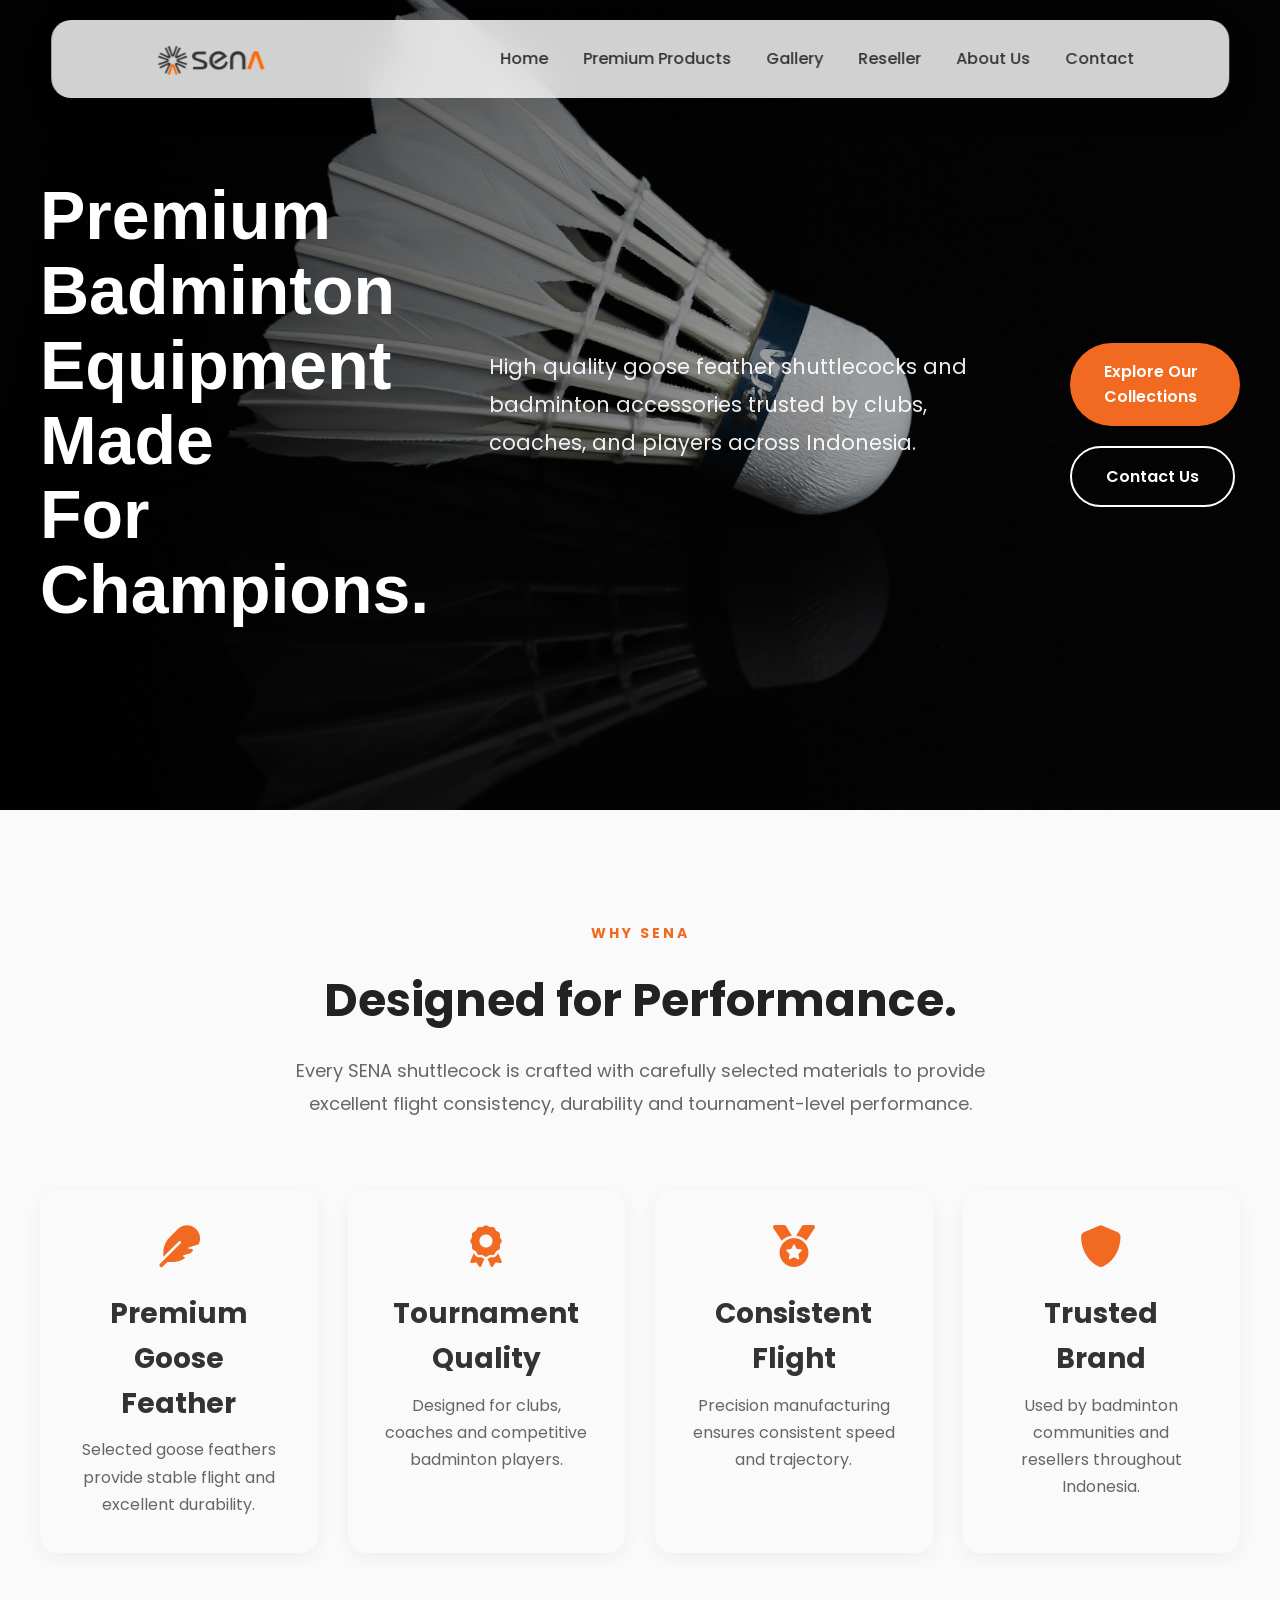
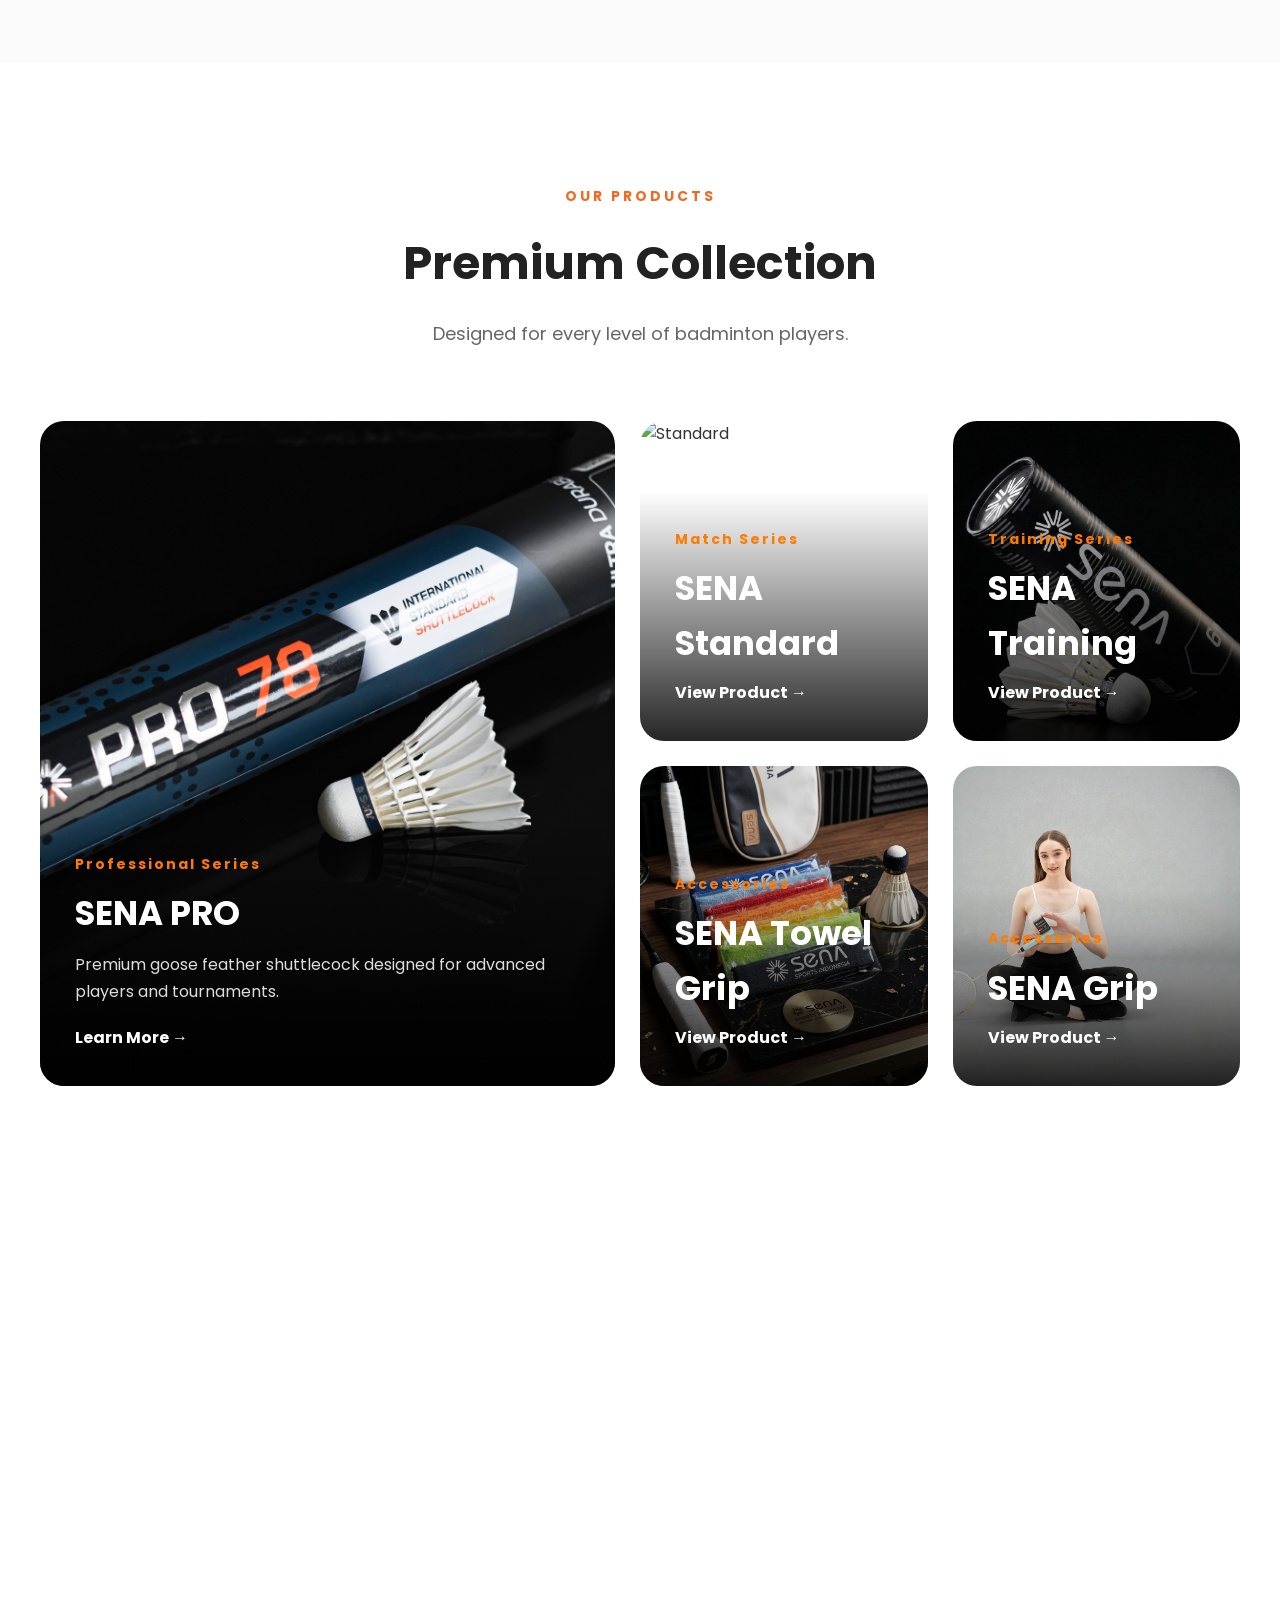
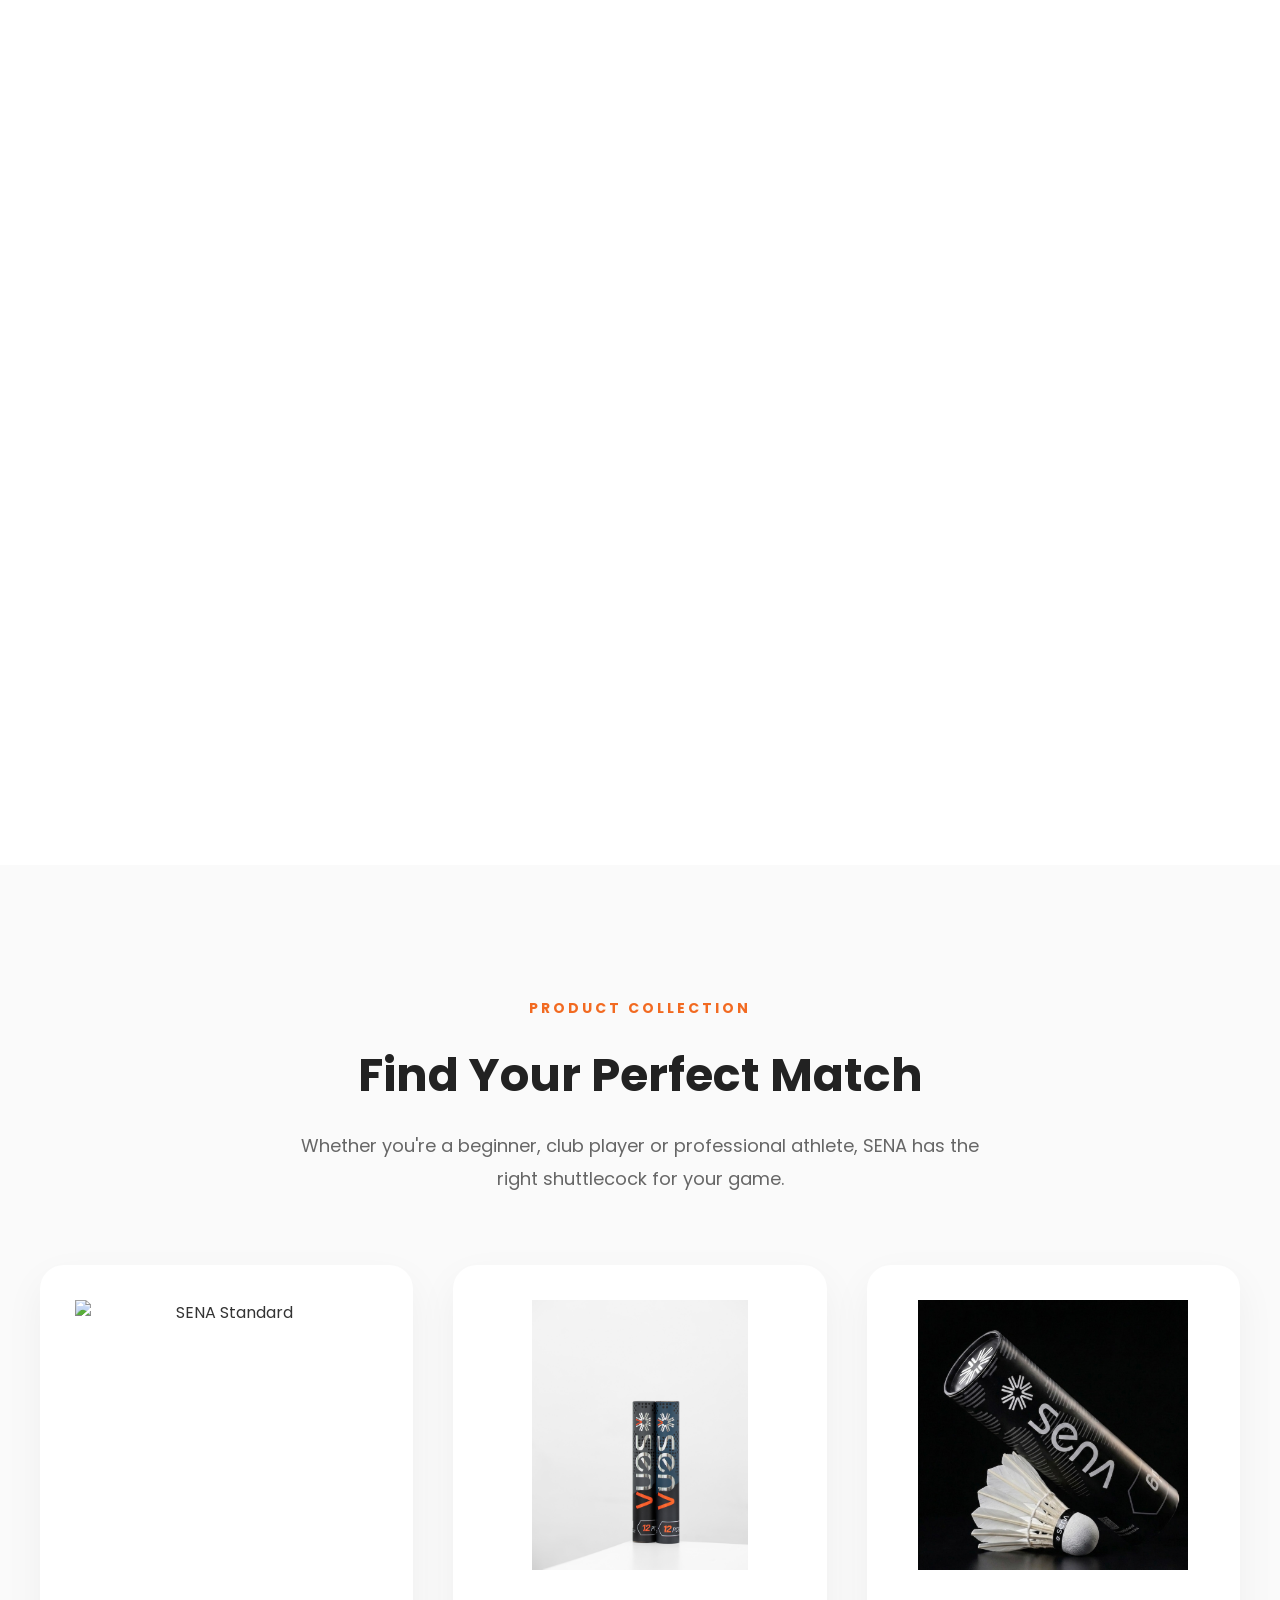
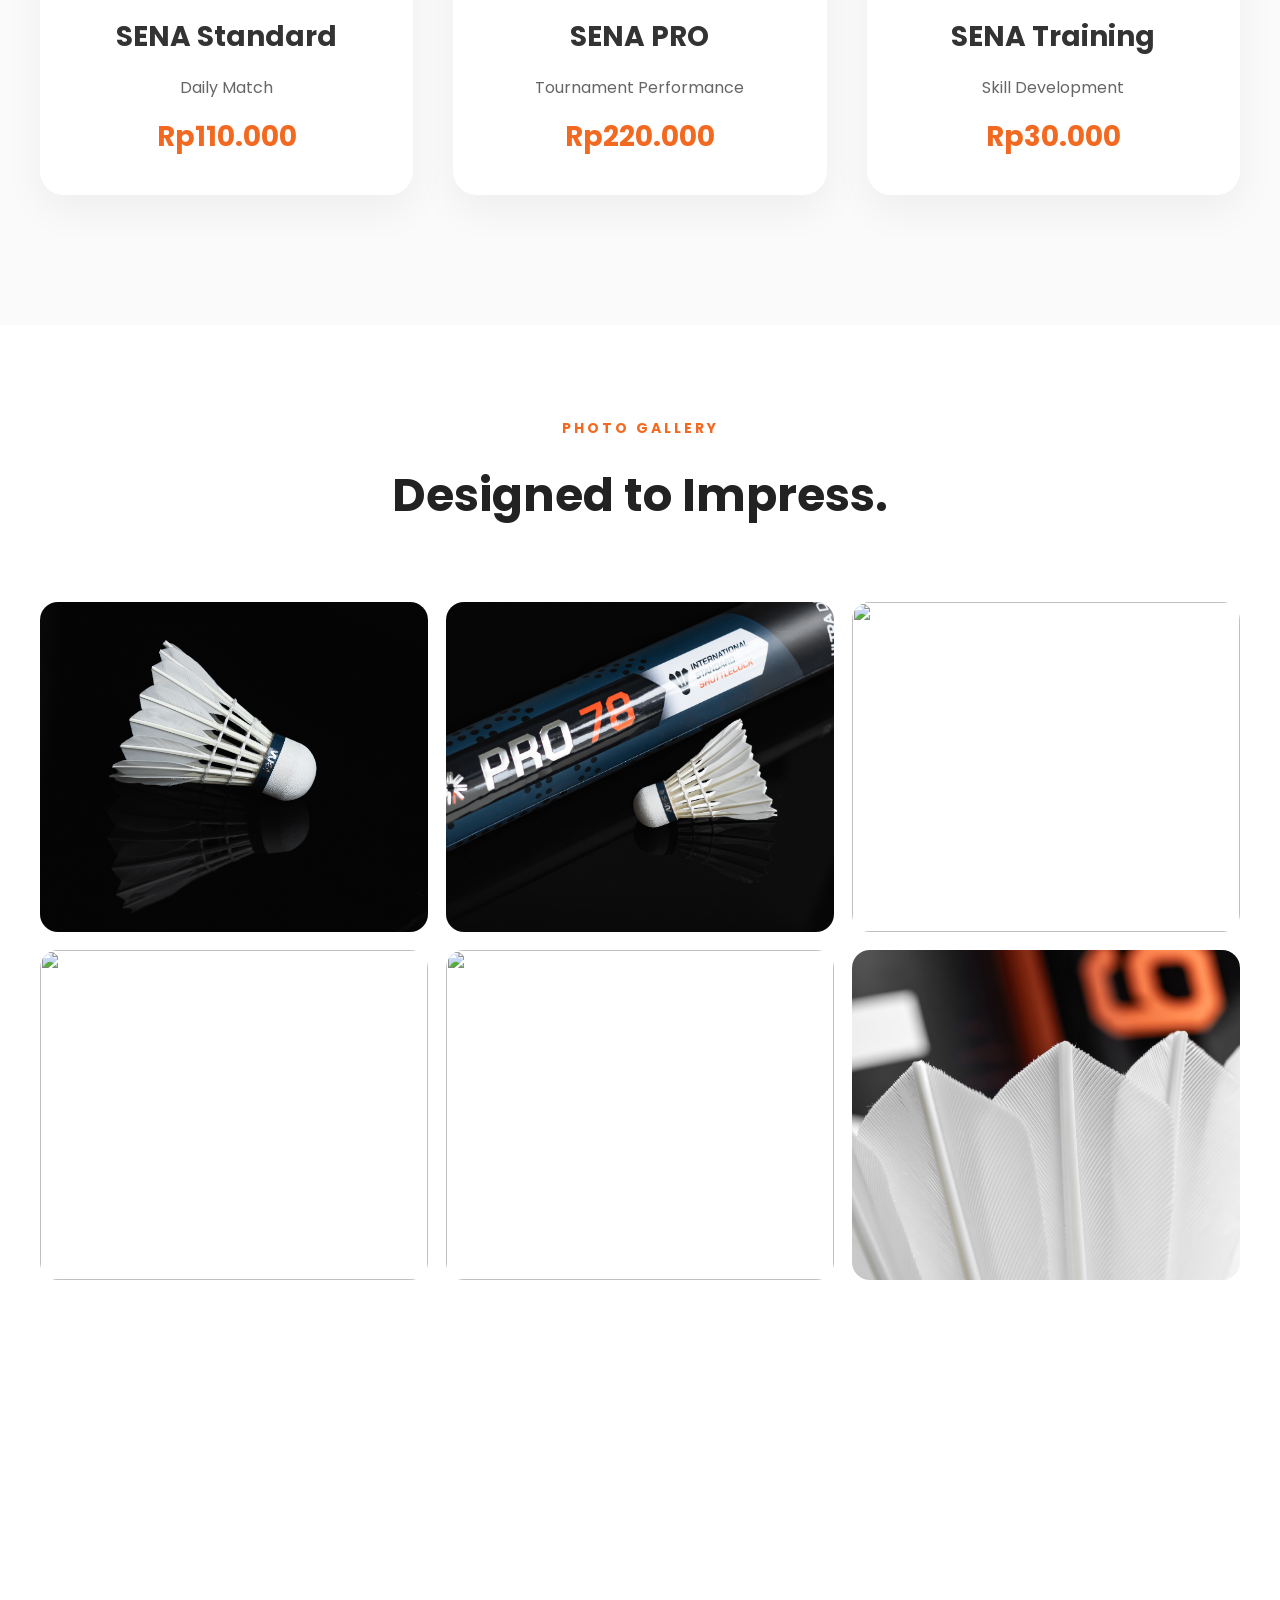
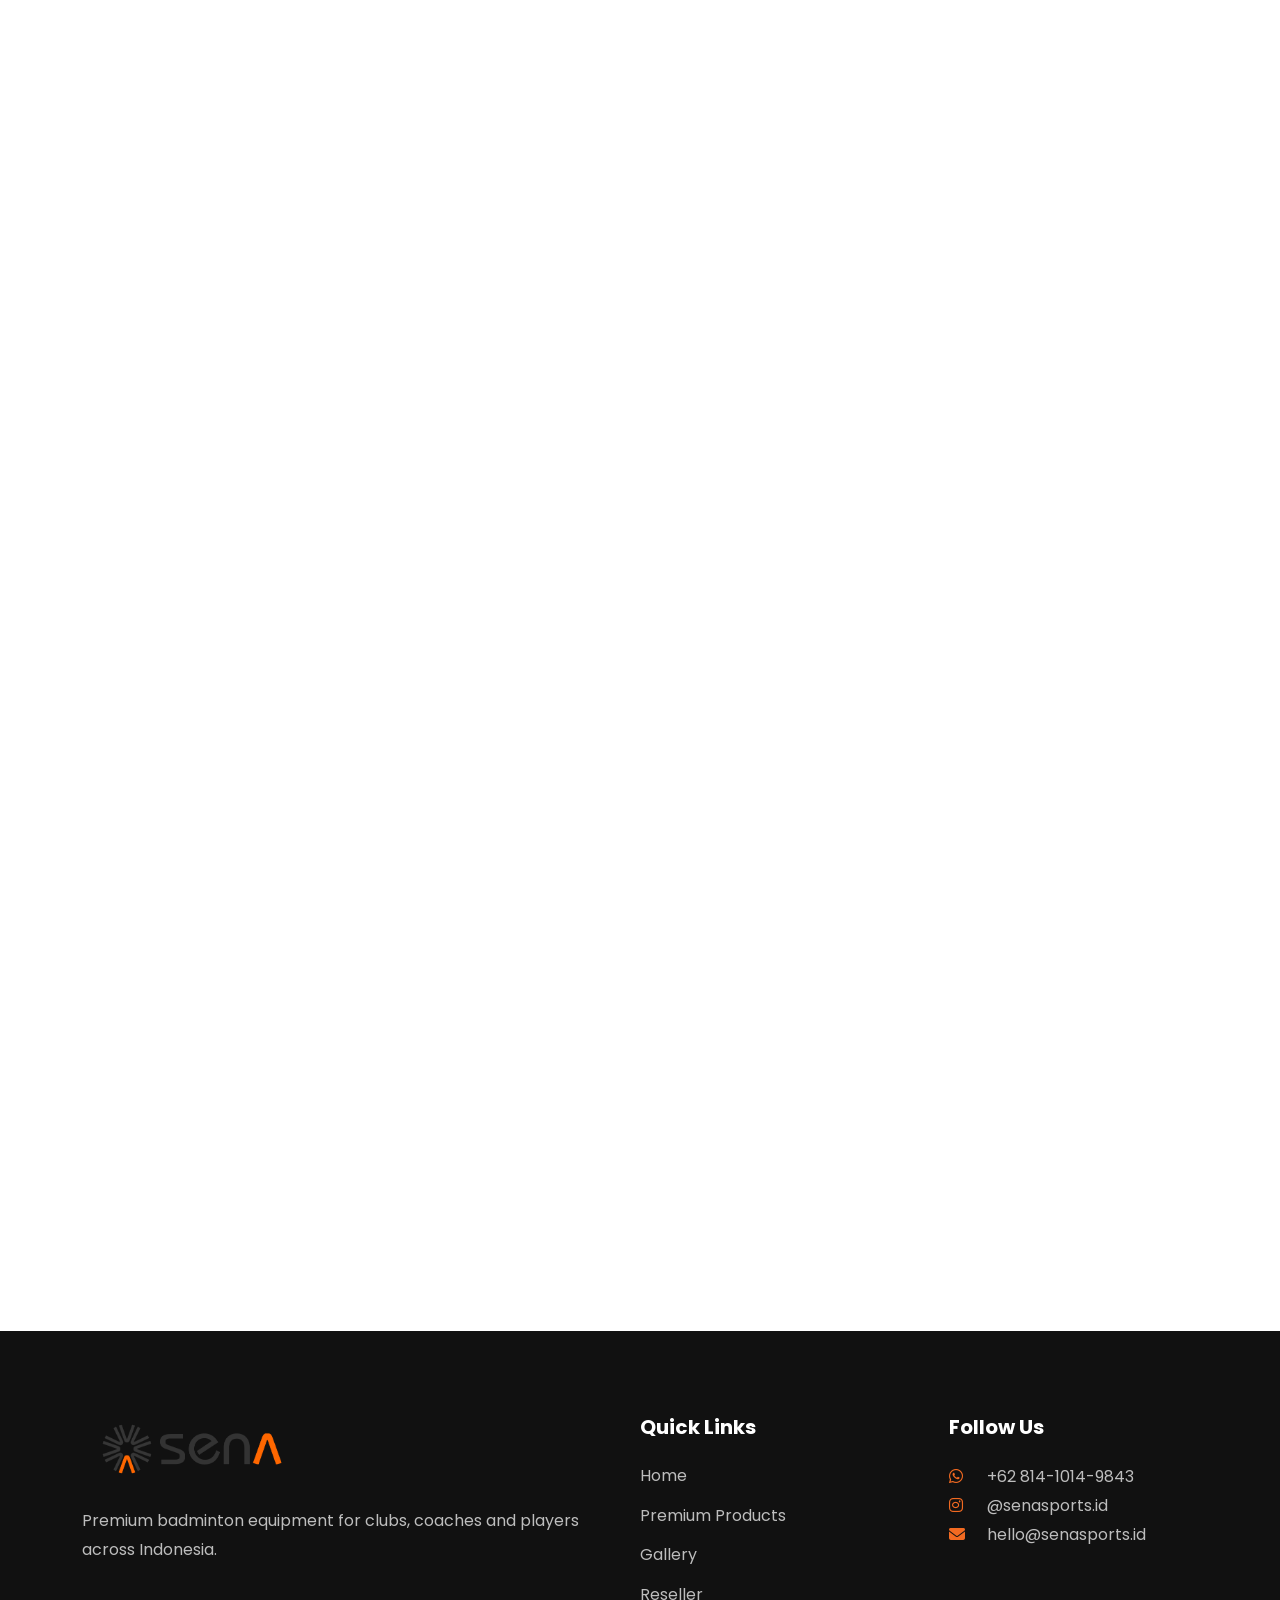
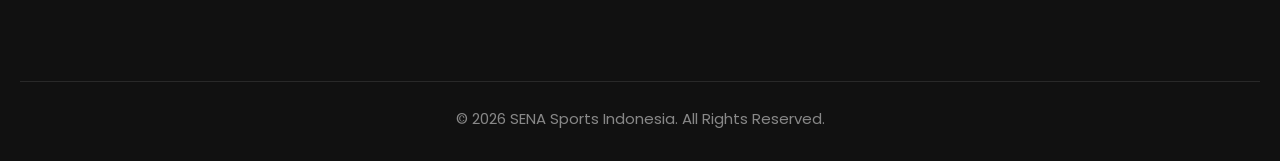
==== commit 818b5899: "final jss" ====
--- a/index.html
+++ b/index.html
@@ -29,7 +29,8 @@
 </head>
 
 <body>
-
+    
+    <div class="progress-bar"></div>
     <!-- ================= NAVBAR ================= -->
 
     <header>
@@ -39,14 +40,14 @@
             <div class="container">
 
                 <a href="index.html" class="logo">
-                    <img src="images/SENA TYPOGRAPHY.png" alt="SENA Sports">
+                    <img src="images/SENA TYPOGRAPHY.png" loading="lazy" alt="SENA Sports">
                 </a>
 
                 <ul class="menu">
 
                     <li><a class="active" href="index.html">Home</a></li>
 
-                    <li><a href="products.html">Products</a></li>
+                    <li><a href="products.html">Premium Products</a></li>
 
                     <li><a href="gallery.html">Gallery</a></li>
 
@@ -66,7 +67,7 @@
 
     <!-- ================= HERO ================= -->
 
-    <section class="hero">
+    <section class="hero fade-up">
 
         <div class="hero-overlay"></div>
 
@@ -85,7 +86,7 @@
 
             <div class="hero-buttons">
                 <a href="products.html" class="btn btn-primary">
-                    Explore Products
+                    Explore Our Collections
                 </a>
 
                 <a href="https://wa.me/6281410149843"
@@ -100,7 +101,7 @@
 
     <!-- ================= WHY SENA ================= -->
 
-    <section class="why-sena">
+    <section class="why-sena fade-up">
 
         <div class="section-title">
             <span>WHY SENA</span>
@@ -151,7 +152,7 @@
 
     <!-- ================= PRODUCTS ================= -->
 
-    <section class="featured-products">
+    <section class="featured-products fade-up">
 
         <div class="section-title">
 
@@ -169,7 +170,7 @@
 
             <div class="product-large">
 
-                <img src="images/gallery/DSCF1458.jpg" alt="SENA PRO">
+                <img src="images/gallery/DSCF1458.jpg" loading="lazy" alt="SENA PRO">
 
                 <div class="product-info">
 
@@ -191,7 +192,7 @@
 
             <div class="product-small">
 
-                <img src="images/products/standard.png" alt="Standard">
+                <img src="images/products/standard.png" loading="lazy" alt="Standard">
 
                 <div class="product-info">
 
@@ -209,7 +210,7 @@
 
             <div class="product-small">
 
-                <img src="images/products/training.png" alt="Training">
+                <img src="images/products/training.png" loading="lazy" alt="Training">
 
                 <div class="product-info">
 
@@ -227,7 +228,7 @@
 
             <div class="product-small">
 
-                <img src="images/products/towel-grip.png" alt="Grip">
+                <img src="images/products/towel-grip.png" loading="lazy" alt="Grip">
 
                 <div class="product-info">
 
@@ -245,7 +246,7 @@
 
             <div class="product-small">
 
-                <img src="images/products/premium-grip.png" alt="Grip">
+                <img src="images/products/premium-grip.png" loading="lazy" alt="Grip">
 
                 <div class="product-info">
 
@@ -267,11 +268,11 @@
 
     <!-- ================= BRAND STORY ================= -->
 
-    <section class="brand-story">
+    <section class="brand-story fade-up">
 
         <div class="story-image">
 
-            <img src="images/gallery/DSCF7622.JPEG" alt="Real Goose Feather">
+            <img src="images/gallery/DSCF7622.JPEG" loading="lazy" alt="Real Goose Feather">
 
         </div>
 
@@ -320,13 +321,13 @@
 
     </section>
 
-    <section class="stats">
+    <section class="stats fade-up">
 
         <div class="stat-item">
 
             <h2>12+</h2>
 
-            <p>Products</p>
+            <p>Premium Products</p>
 
         </div>
 
@@ -356,65 +357,10 @@
 
     </section>
 
-    <!-- ================= ABOUT ================= -->
-
-    <!-- <section class="about" id="about">
-
-        <div class="container about-grid">
-
-            <div class="about-image">
-
-                <img src="images/products/about.jpg" alt="SENA Sports">
-
-            </div>
-
-            <div class="about-content">
-
-                <span class="section-tag">
-
-                    ABOUT SENA
-
-                </span>
-
-                <h2>
-
-                    Premium Badminton Equipment
-                    Built for Indonesian Players
-
-                </h2>
-
-                <p>
-
-                    SENA Sports Indonesia is a badminton equipment brand
-                    committed to delivering premium quality products for
-                    badminton enthusiasts, clubs, coaches and professional
-                    players across Indonesia.
-
-                </p>
-
-                <p>
-
-                    Every shuttlecock is selected through strict quality
-                    control to ensure excellent durability, stable flight,
-                    and consistent performance.
-
-                </p>
-
-                <a href="#contact" class="btn btn-primary">
-
-                    Contact Us
-
-                </a>
-
-            </div>
-
-        </div>
-
-    </section> -->
 
     <!-- ================= PRODUCT CATEGORY ================= -->
 
-    <section class="categories">
+    <section class="categories fade-up">
 
         <div class="section-title">
 
@@ -433,7 +379,7 @@
 
             <div class="category-card">
 
-                <img src="images/products/standard.png">
+                <img src="images/products/standard.png" loading="lazy" alt="SENA Standard">
 
                 <h3>SENA Standard</h3>
 
@@ -447,7 +393,7 @@
 
             <div class="category-card">
 
-                <img src="images/products/pro.png">
+                <img src="images/products/pro.png" loading="lazy" alt="SENA PRO">
 
                 <h3>SENA PRO</h3>
 
@@ -461,7 +407,7 @@
 
             <div class="category-card">
 
-                <img src="images/products/training.png">
+                <img src="images/products/training.png" loading="lazy" alt="SENA Training">
 
                 <h3>SENA Training</h3>
 
@@ -477,70 +423,38 @@
 
     </section>
 
-    <!-- ================= GALLERY ================= -->
-
-    <!-- <section class="gallery" id="gallery">
-
-    <div class="container">
-
-    <h2>
-
-    Product Gallery
-
-    </h2>
-
-    <div class="gallery-grid">
-
-    <img src="images/gallery/DSCF1455.jpg">
-
-    <img src="images/gallery/DSCF1458.jpg">
-
-    <img src="images/gallery/DSCF1851.jpg">
-
-    <img src="images/gallery/DSCF7550.JPEG">
-
-    <img src="images/gallery/DSCF1497.jpg">
-
-    <img src="images/gallery/DSCF7572.JPEG">
-
+
+    <section class="gallery-preview fade-up">
+
+    <div class="section-title">
+
+        <span>PHOTO GALLERY</span>
+
+        <h2>Designed to Impress.</h2>
 
     </div>
 
+    <div class="gallery">
+
+        <img src="images/gallery/DSCF1455.jpg" loading="lazy">
+
+        <img src="images/gallery/DSCF1458.jpg" loading="lazy" >
+
+        <img src="images/gallery/DSCF1497.jpg" loading="lazy">
+
+        <img src="images/gallery/DSCF7550.JPEG" loading="lazy">
+
+        <img src="images/gallery/DSCF7572.JPEG" loading="lazy">
+
+        <img src="images/gallery/DSCF7622.JPEG" loading="lazy">
+
     </div>
 
-    </section> -->
-
-    <section class="gallery-preview">
-
-    <div class="section-title">
-
-        <span>PHOTO GALLERY</span>
-
-        <h2>Designed to Impress.</h2>
-
-    </div>
-
-    <div class="gallery">
-
-        <img src="images/gallery/DSCF1455.jpg">
-
-        <img src="images/gallery/DSCF1458.jpg">
-
-        <img src="images/gallery/DSCF1497.jpg">
-
-        <img src="images/gallery/DSCF7550.JPEG">
-
-        <img src="images/gallery/DSCF7572.JPEG">
-
-        <img src="images/gallery/DSCF7622.JPEG">
-
-    </div>
-
-    </section>
-
-
-
-    <section class="reseller-cta" id="reseller">
+    </section>
+
+
+
+    <section class="reseller-cta fade-up" id="reseller">
 
         <div class="container">
 
@@ -591,7 +505,7 @@
 
     <!-- ================= CONTACT ================= -->
 
-    <section class="contact" id="contact">
+    <section class="contact fade-up" id="contact">
 
         <div class="container contact-grid">
 
@@ -639,6 +553,12 @@
 
     </section>
 
+
+    <button id="topBtn">
+
+    <i class="fa-solid fa-arrow-up"></i>
+
+    </button>
     <!-- ================= FOOTER ================= -->
 
     <footer class="footer">
@@ -647,7 +567,7 @@
 
             <div>
 
-                <img src="images/SENA TYPOGRAPHY.png" alt="SENA Sports" class="footer-logo">
+                <img src="images/SENA TYPOGRAPHY.png" loading="lazy" alt="SENA Sports" class="footer-logo">
 
                 <p>
                     Premium badminton equipment for clubs, coaches and players across Indonesia.
@@ -663,7 +583,7 @@
 
                     <li><a href="#home">Home</a></li>
 
-                    <li><a href="#products">Products</a></li>
+                    <li><a href="#products">Premium Products</a></li>
 
                     <li><a href="#gallery">Gallery</a></li>
 
@@ -704,27 +624,27 @@
 
     </footer>
 
-<a href="https://wa.me/6281410149843"
-
-    class="whatsapp"
+    <!-- <a href="https://wa.me/6281410149843"
+
+        class="whatsapp"
+
+        target="_blank">
+
+        <i class="fa-brands fa-whatsapp"></i>
+
+    </a> -->
+
+
+<!-- <li>
+
+    <a class="contact-btn"
+
+    href="https://wa.me/6281410149843"
 
     target="_blank">
 
     <i class="fa-brands fa-whatsapp"></i>
 
-</a>
-
-
-<!-- <li>
-
-    <a class="contact-btn"
-
-    href="https://wa.me/6281410149843"
-
-    target="_blank">
-
-    <i class="fa-brands fa-whatsapp"></i>
-
     WhatsApp
 
     </a>
@@ -732,7 +652,7 @@
 </li> -->
 
 
-
+<script src="js/main.js"></script>
 </body>
 
 </html>
--- a/css/style.css
+++ b/css/style.css
@@ -48,9 +48,75 @@
     box-shadow:0 2px 10px rgba(0,0,0,.05);
 }
 
+h1{
+
+font-size:clamp(52px,7vw,76px);
+
+}
+
+h2{
+
+font-size:clamp(34px,4vw,52px);
+
+}
+
+h3{
+
+font-size:28px;
+
+}
+
 
 .navbar{
-    height:80px;
+
+    position:fixed;
+
+    top:20px;
+
+    left:50%;
+
+    transform:translateX(-50%);
+
+    width:92%;
+
+    max-width:1300px;
+
+    padding:18px 40px;
+
+    display:flex;
+
+    justify-content:space-between;
+
+    align-items:center;
+
+    border-radius:20px;
+
+    background:rgba(255,255,255,.82);
+
+    backdrop-filter:blur(18px);
+
+    -webkit-backdrop-filter:blur(18px);
+
+    box-shadow:0 10px 35px rgba(0,0,0,.08);
+
+    z-index:999;
+
+}
+
+.navbar{
+
+    transition:all .35s ease;
+
+}
+
+.navbar.scrolled{
+
+    background:white;
+
+    box-shadow:0 15px 40px rgba(0,0,0,.12);
+
+    padding:14px 40px;
+
 }
 
 .navbar .container{
@@ -327,6 +393,12 @@
 
 }
 
+.btn:hover{
+
+    transform:translateY(-4px);
+
+}
+
 .btn-primary{
 
     background:#f26a21;
@@ -337,9 +409,9 @@
 
 .btn-primary:hover{
 
-    transform:translateY(-4px);
-
-    box-shadow:0 15px 40px rgba(255,107,0,.35);
+    box-shadow:
+
+    0 18px 40px rgba(242,106,33,.35);
 
 }
 
@@ -482,12 +554,34 @@
    BUTTONS
 =========================== */
 
+button,
+.btn,
+a{
+
+cursor:pointer;
+
+}
+
 .btn{
-    display:inline-block;
-    padding:15px 32px;
-    border-radius:50px;
+
+    display:inline-flex;
+
+    align-items:center;
+
+    justify-content:center;
+
+    gap:10px;
+
+    padding:16px 34px;
+
+    border-radius:999px;
+
     font-weight:600;
-    transition:.3s;
+
+    text-decoration:none;
+
+    transition:all .35s ease;
+
 }
 
 .btn-primary{
@@ -918,7 +1012,11 @@
 
 .category-card:hover{
 
-    transform:translateY(-12px);
+    transform:translateY(-10px);
+
+    box-shadow:
+
+    0 25px 60px rgba(0,0,0,.12);
 
 }
 
@@ -1531,4 +1629,98 @@
 
     background:#e55f00;
 
+}
+
+.fade-up{
+
+    opacity:0;
+
+    transform:translateY(60px);
+
+    transition:
+
+    opacity .8s ease,
+
+    transform .8s ease;
+
+}
+
+.fade-up.show{
+
+    opacity:1;
+
+    transform:translateY(0);
+
+}
+
+.menu a.active{
+
+    color:#f26a21;
+
+}
+
+.product-large img,
+.product-small img{
+
+    transition:
+
+    transform .6s,
+
+    filter .6s;
+
+}
+
+.product-large:hover img,
+.product-small:hover img{
+
+    transform:scale(1.08);
+
+    filter:brightness(.88);
+
+}
+
+.progress-bar{
+
+    position:fixed;
+
+    top:0;
+
+    left:0;
+
+    height:4px;
+
+    width:0;
+
+    background:#f26a21;
+
+    z-index:99999;
+
+}
+
+#topBtn{
+
+position:fixed;
+
+right:30px;
+
+bottom:30px;
+
+width:55px;
+
+height:55px;
+
+border:none;
+
+border-radius:50%;
+
+background:#f26a21;
+
+color:white;
+
+cursor:pointer;
+
+display:none;
+
+z-index:999;
+
 }
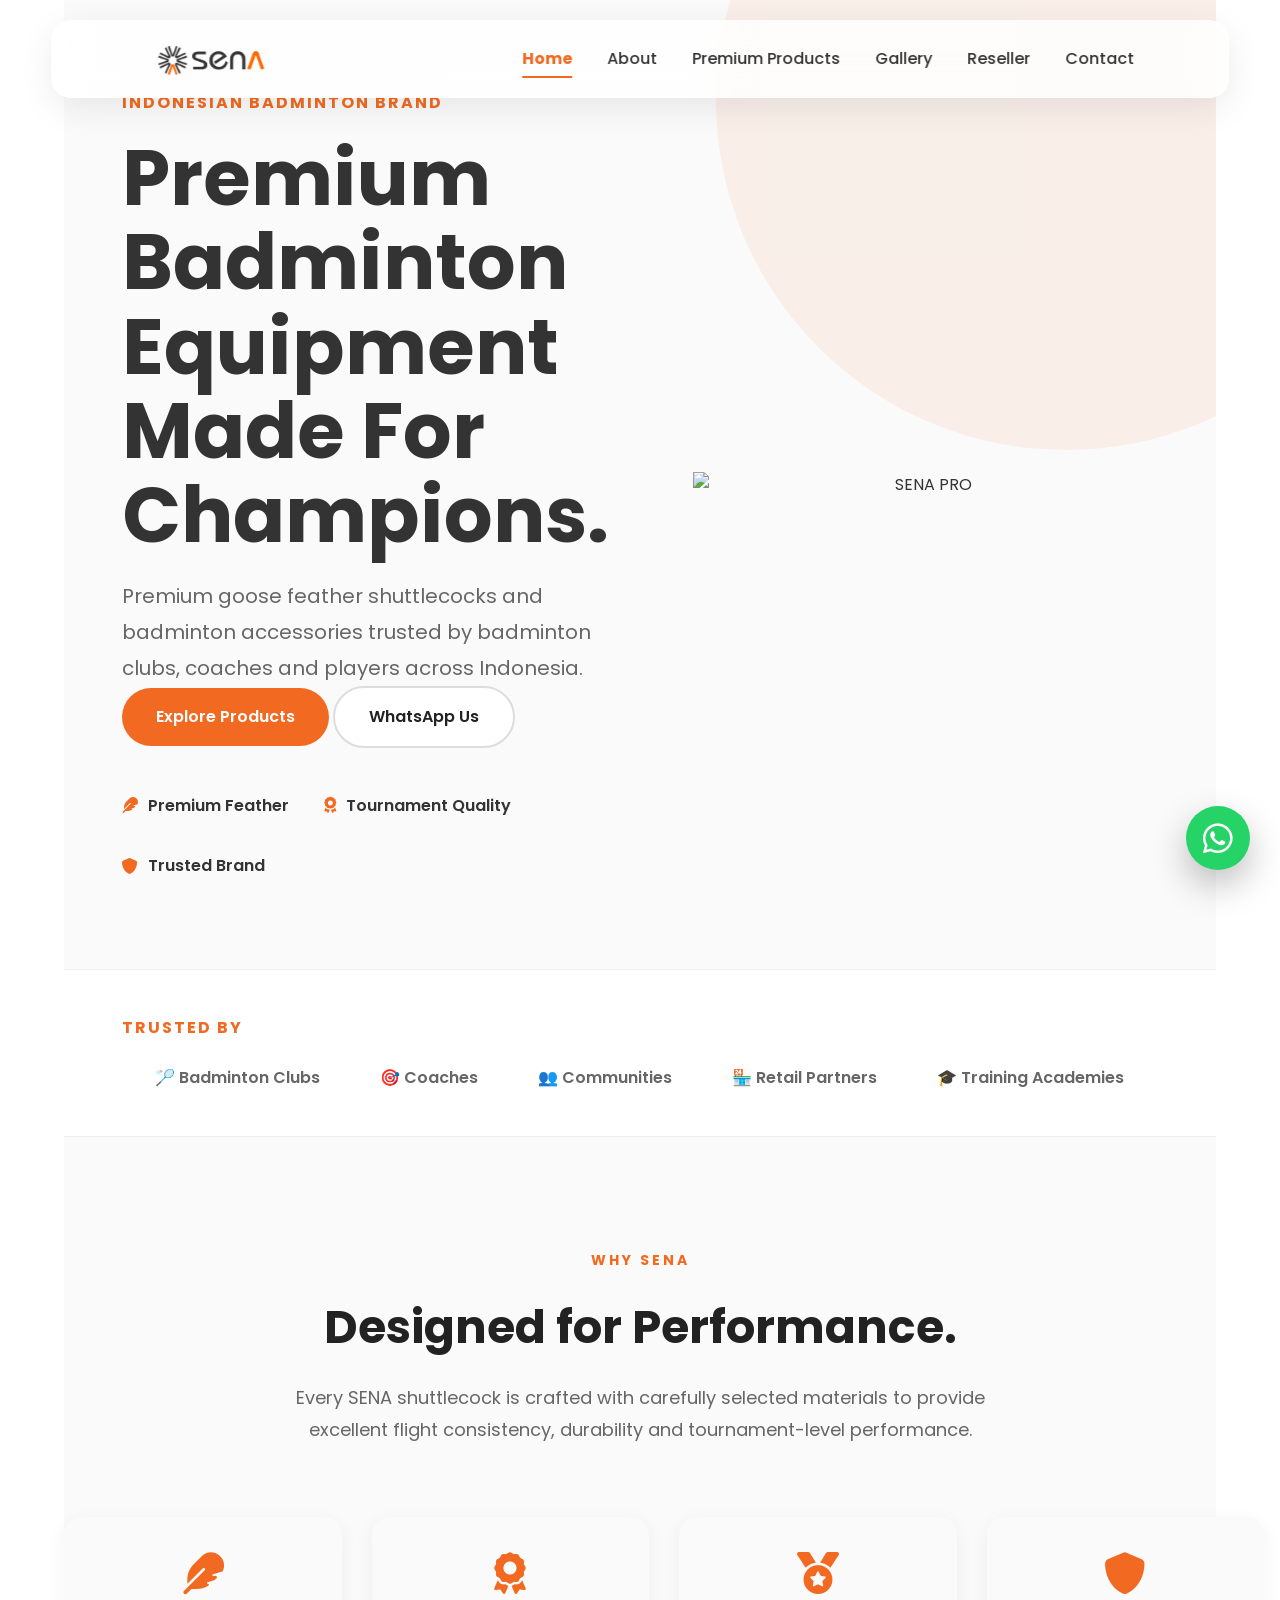
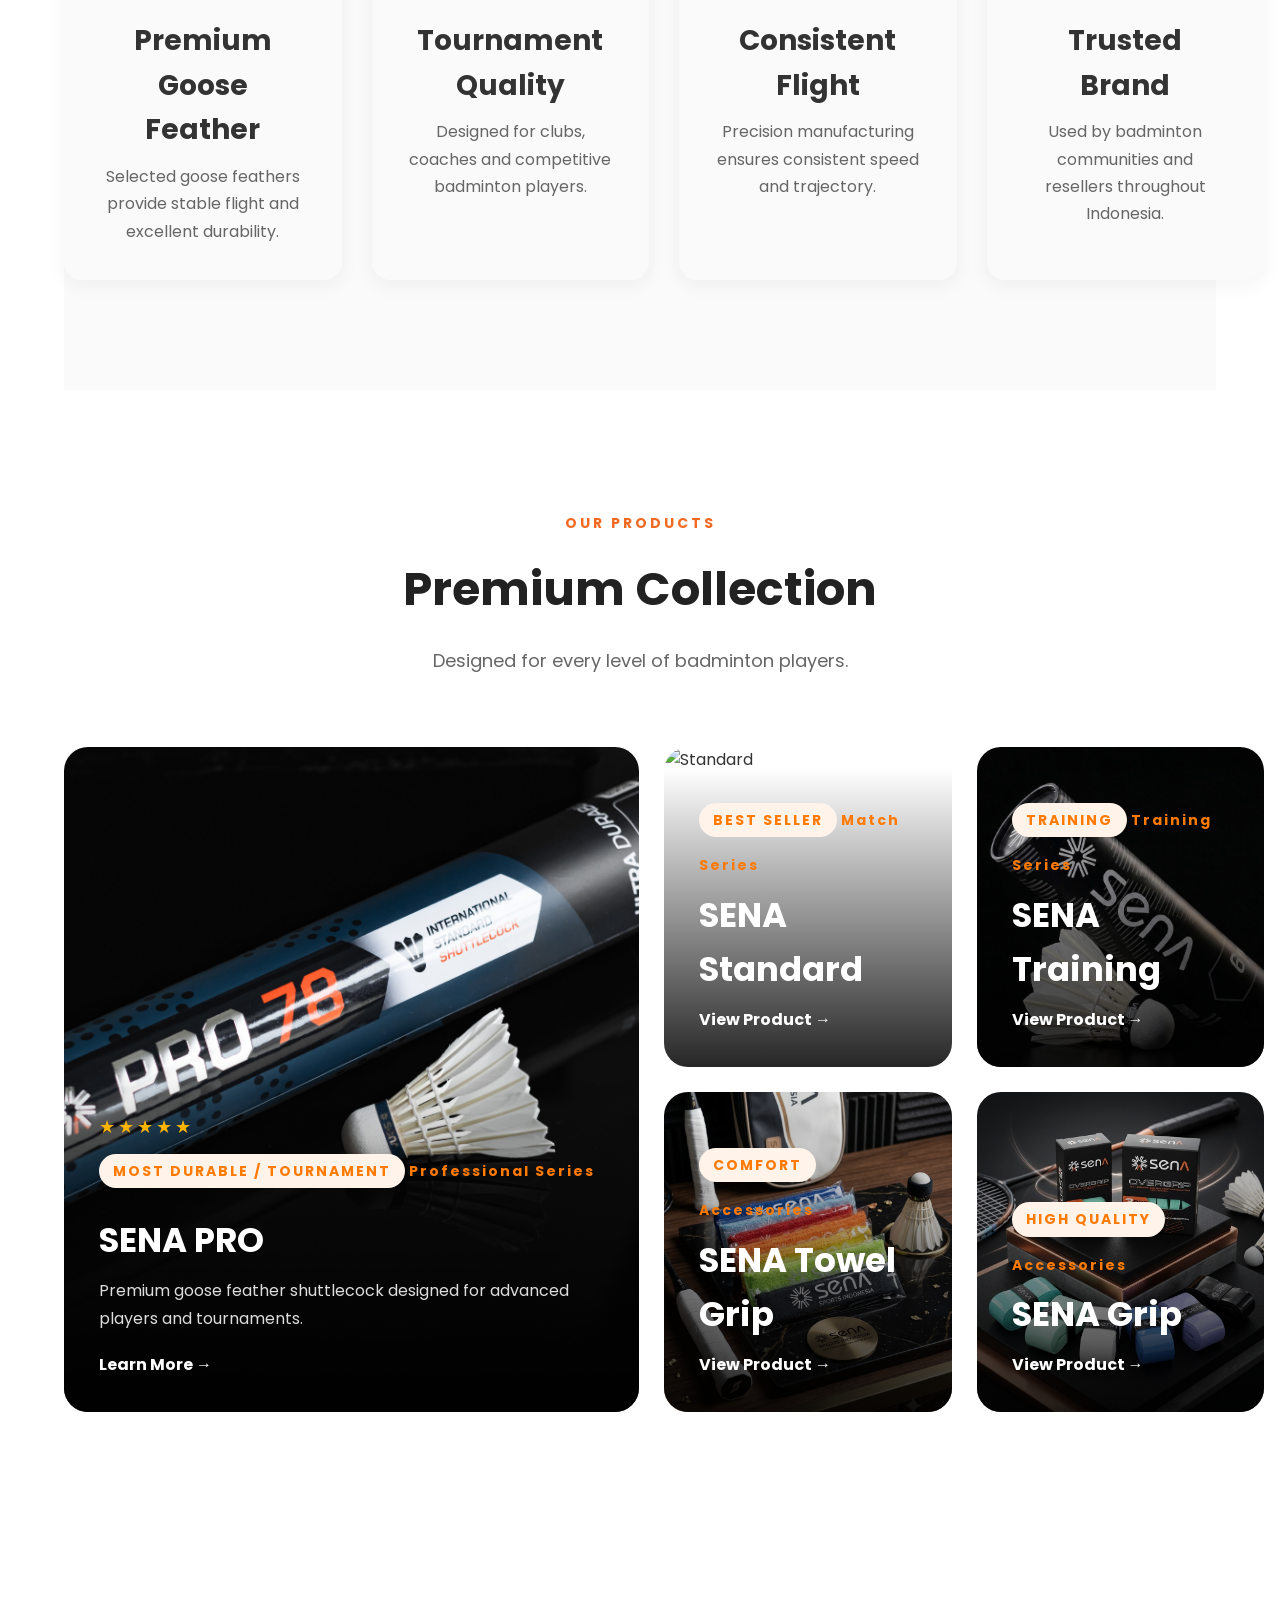
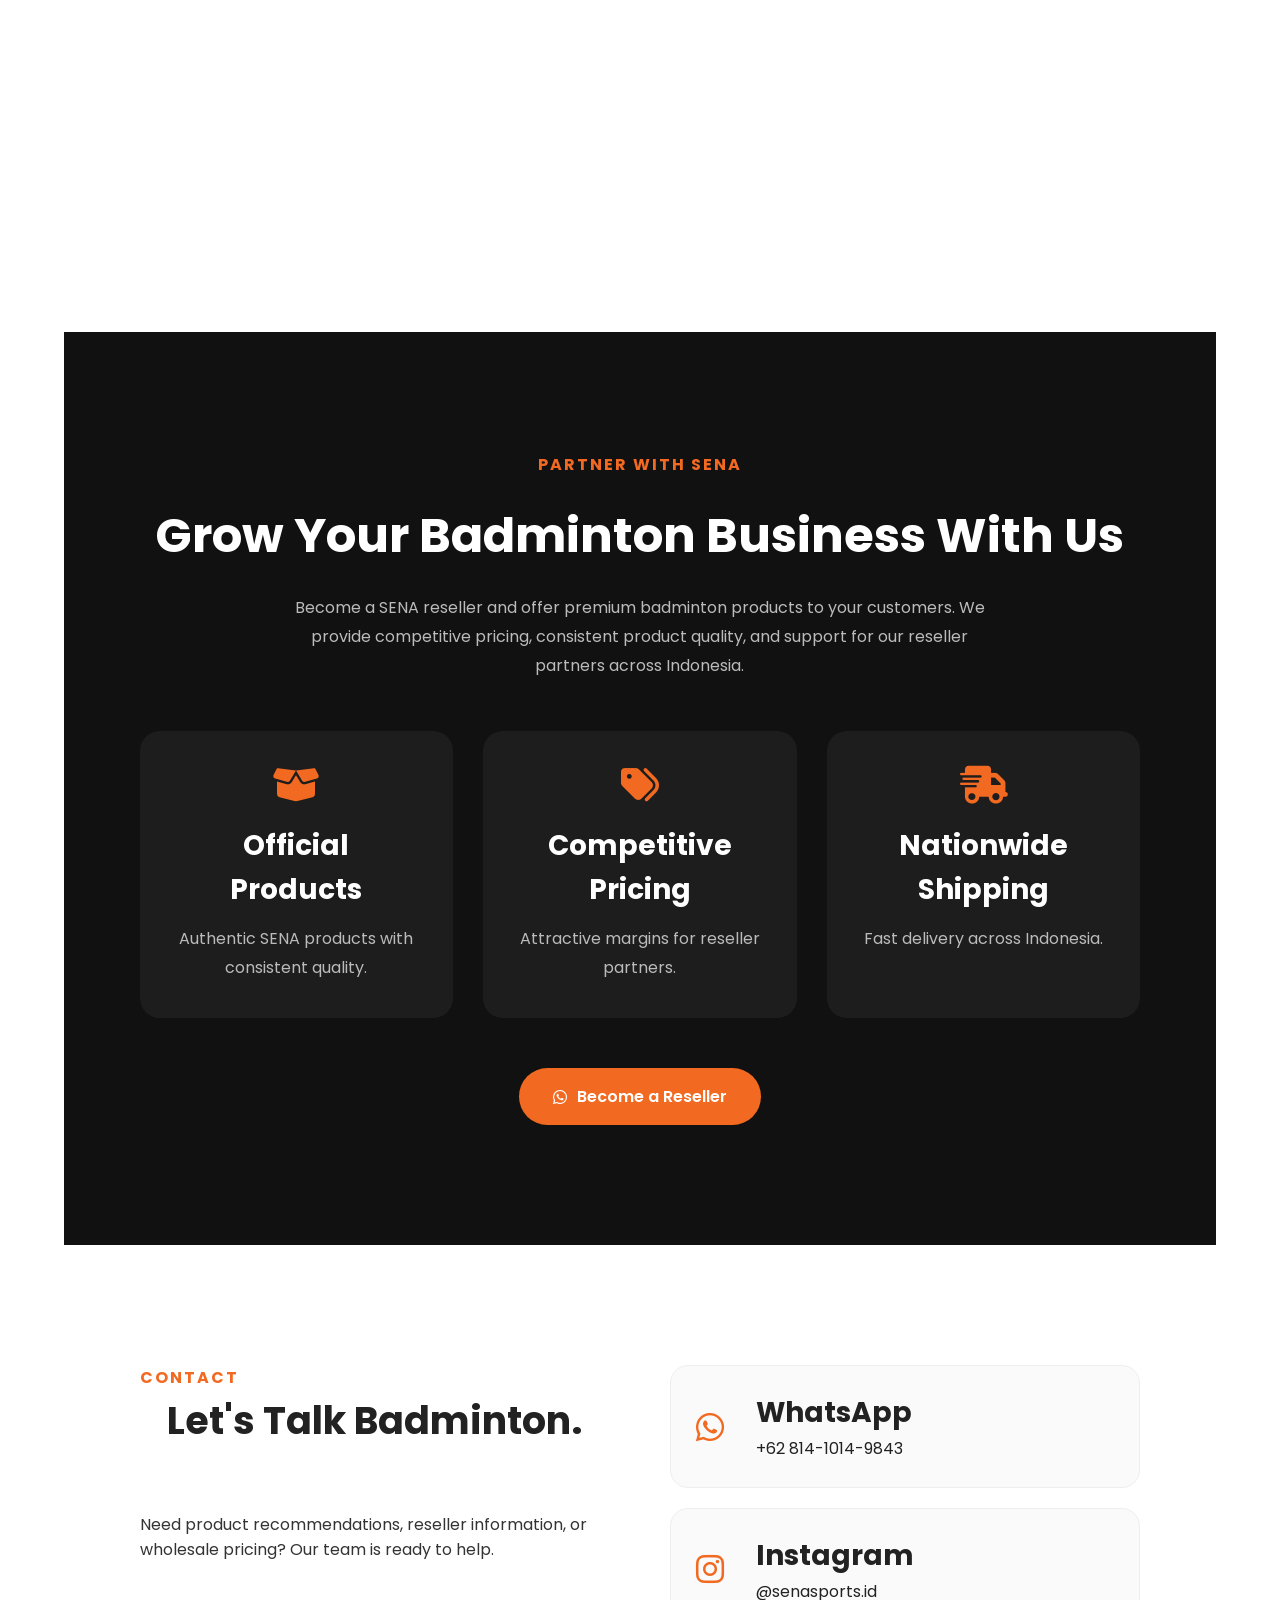
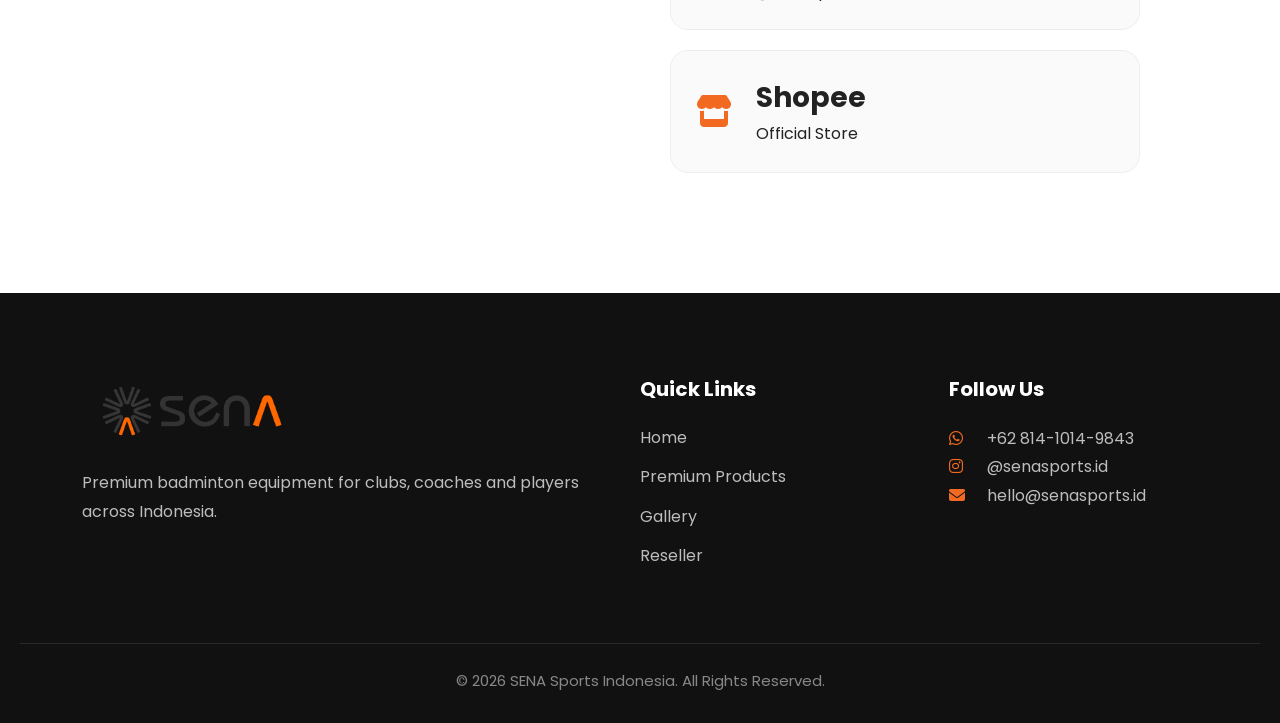
==== commit 5ed66bac: "home enhanced" ====
--- a/index.html
+++ b/index.html
@@ -7,7 +7,7 @@
 
     <title>SENA Sports Indonesia | Premium Badminton Equipment</title>
 
-    <link rel="icon" href="favicon.ico">
+    <link rel="icon" href="images/SENA LOGO ORANGE.PNG">
 
     <link rel="stylesheet" href="css/style.css">
 
@@ -16,16 +16,10 @@
 
     <link rel="stylesheet" href="https://cdnjs.cloudflare.com/ajax/libs/font-awesome/6.7.2/css/all.min.css">
 
-    <!-- <i class="fa-solid fa-medal"></i>
-
-    <i class="fa-solid fa-feather"></i>
-
-    <i class="fa-solid fa-shield"></i>
-
-    <i class="fa-solid fa-award"></i> -->
-
     <link href="https://fonts.googleapis.com/css2?family=Poppins:wght@300;400;500;600;700&display=swap"
         rel="stylesheet">
+
+    
 </head>
 
 <body>
@@ -39,23 +33,22 @@
 
             <div class="container">
 
-                <a href="index.html" class="logo">
+                <a href="#index" class="logo">
                     <img src="images/SENA TYPOGRAPHY.png" loading="lazy" alt="SENA Sports">
                 </a>
 
                 <ul class="menu">
-
-                    <li><a class="active" href="index.html">Home</a></li>
-
-                    <li><a href="products.html">Premium Products</a></li>
-
-                    <li><a href="gallery.html">Gallery</a></li>
-
-                    <li><a href="reseller.html">Reseller</a></li>
-
-                    <li><a href="about.html">About Us</a></li>
-
-                    <li><a href="contact.html">Contact</a></li>
+                     <li><a href="#home">Home</a></li>
+
+                    <li><a href="#about">About</a></li>
+
+                    <li><a href="#products">Premium Products</a></li>
+
+                    <li><a href="#gallery">Gallery</a></li>
+
+                    <li><a href="#reseller">Reseller</a></li>
+
+                    <li><a href="#contact">Contact</a></li>
 
                 </ul>
 
@@ -67,32 +60,111 @@
 
     <!-- ================= HERO ================= -->
 
-    <section class="hero fade-up">
-
-        <div class="hero-overlay"></div>
-
-        <div class="hero-content">
-
-            <h1>
-                Premium Badminton<br>
-                Equipment Made<br>
-                For Champions.
-            </h1>
-
-            <p>
-                High quality goose feather shuttlecocks and badminton accessories
-                trusted by clubs, coaches, and players across Indonesia.
-            </p>
-
-            <div class="hero-buttons">
-                <a href="products.html" class="btn btn-primary">
-                    Explore Our Collections
-                </a>
-
-                <a href="https://wa.me/6281410149843"
-                class="btn btn-secondary">
-                    Contact Us
-                </a>
+    <section id="home" class="container hero fade-up">
+
+        <div class="hero-container">
+
+            <div class="hero-left">
+
+                <span class="hero-tag">
+                    INDONESIAN BADMINTON BRAND
+                </span>
+
+                <h1>
+                    Premium Badminton<br>
+                    Equipment<br>
+                    Made For Champions.
+                </h1>
+
+                <p>
+
+                    Premium goose feather shuttlecocks and badminton
+                    accessories trusted by badminton clubs,
+                    coaches and players across Indonesia.
+
+                </p>
+
+                <div class="hero-buttons">
+
+                    <a href="#products" class="btn btn-primary">
+
+                        Explore Products
+
+                    </a>
+
+                    <a href="https://wa.me/6281410149843"
+                    class="btn btn-secondary">
+
+                        WhatsApp Us
+
+                    </a>
+
+                </div>
+
+                <div class="hero-features">
+
+                    <div>
+
+                        <i class="fa-solid fa-feather"></i>
+
+                        Premium Feather
+
+                    </div>
+
+                    <div>
+
+                        <i class="fa-solid fa-award"></i>
+
+                        Tournament Quality
+
+                    </div>
+
+                    <div>
+
+                        <i class="fa-solid fa-shield"></i>
+
+                        Trusted Brand
+
+                    </div>
+
+                </div>
+
+            </div>
+
+            <div class="hero-right">
+
+                <img
+                src="images/gallery/DSCF1497.jpg"
+                alt="SENA PRO">
+
+            </div>
+
+        </div>
+        
+    </section>
+
+    <!-- ================= Trusted By ================= -->
+
+    <section class="container trusted fade-up">
+
+        <div class="container">
+
+            <span class="section-tag">
+                TRUSTED BY
+            </span>
+
+            <div class="trusted-list">
+
+                <div>🏸 Badminton Clubs</div>
+
+                <div>🎯 Coaches</div>
+
+                <div>👥 Communities</div>
+
+                <div>🏪 Retail Partners</div>
+
+                <div>🎓 Training Academies</div>
+
             </div>
 
         </div>
@@ -101,7 +173,7 @@
 
     <!-- ================= WHY SENA ================= -->
 
-    <section class="why-sena fade-up">
+    <section id="about" class="container why-sena fade-up">
 
         <div class="section-title">
             <span>WHY SENA</span>
@@ -150,9 +222,9 @@
 
     </section>
 
-    <!-- ================= PRODUCTS ================= -->
-
-    <section class="featured-products fade-up">
+    <!-- ================= Featured Products ================= -->
+
+    <section id="products" class="container featured-products fade-up">
 
         <div class="section-title">
 
@@ -170,10 +242,16 @@
 
             <div class="product-large">
 
+
                 <img src="images/gallery/DSCF1458.jpg" loading="lazy" alt="SENA PRO">
 
                 <div class="product-info">
-
+                    <div class="product-rating">
+                        ★★★★★
+                    </div>
+                    <span class="badge">
+                        MOST DURABLE / TOURNAMENT
+                    </span>
                     <span>Professional Series</span>
 
                     <h3>SENA PRO</h3>
@@ -182,7 +260,7 @@
                         Premium goose feather shuttlecock designed for advanced players and tournaments.
                     </p>
 
-                    <a href="products.html">
+                    <a href="#products">
                         Learn More →
                     </a>
 
@@ -195,12 +273,14 @@
                 <img src="images/products/standard.png" loading="lazy" alt="Standard">
 
                 <div class="product-info">
-
+                    <span class="badge">
+                        BEST SELLER
+                    </span>
                     <span>Match Series</span>
 
                     <h3>SENA Standard</h3>
 
-                    <a href="products.html">
+                    <a href="#products">
                         View Product →
                     </a>
 
@@ -213,12 +293,14 @@
                 <img src="images/products/training.png" loading="lazy" alt="Training">
 
                 <div class="product-info">
-
+                    <span class="badge">
+                        TRAINING
+                    </span>
                     <span>Training Series</span>
 
                     <h3>SENA Training</h3>
 
-                    <a href="products.html">
+                    <a href="#products">
                         View Product →
                     </a>
 
@@ -231,12 +313,14 @@
                 <img src="images/products/towel-grip.png" loading="lazy" alt="Grip">
 
                 <div class="product-info">
-
+                    <span class="badge">
+                        COMFORT
+                    </span>
                     <span>Accessories</span>
 
                     <h3>SENA Towel Grip</h3>
 
-                    <a href="products.html">
+                    <a href="#products">
                         View Product →
                     </a>
 
@@ -249,12 +333,14 @@
                 <img src="images/products/premium-grip.png" loading="lazy" alt="Grip">
 
                 <div class="product-info">
-
+                    <span class="badge">
+                        HIGH QUALITY
+                    </span>
                     <span>Accessories</span>
 
                     <h3>SENA Grip</h3>
 
-                    <a href="products.html">
+                    <a href="#products">
                         View Product →
                     </a>
 
@@ -266,9 +352,9 @@
 
     </section>
 
-    <!-- ================= BRAND STORY ================= -->
-
-    <section class="brand-story fade-up">
+    <!-- ================= Material Story ================= -->
+
+    <section class="container brand-story fade-up">
 
         <div class="story-image">
 
@@ -321,110 +407,9 @@
 
     </section>
 
-    <section class="stats fade-up">
-
-        <div class="stat-item">
-
-            <h2>12+</h2>
-
-            <p>Premium Products</p>
-
-        </div>
-
-        <div class="stat-item">
-
-            <h2>100+</h2>
-
-            <p>Reseller Partners</p>
-
-        </div>
-
-        <div class="stat-item">
-
-            <h2>1000+</h2>
-
-            <p>Satisfied Customers</p>
-
-        </div>
-
-        <div class="stat-item">
-
-            <h2>100%</h2>
-
-            <p>Quality Inspection</p>
-
-        </div>
-
-    </section>
-
-
-    <!-- ================= PRODUCT CATEGORY ================= -->
-
-    <section class="categories fade-up">
-
-        <div class="section-title">
-
-            <span>PRODUCT COLLECTION</span>
-
-            <h2>Find Your Perfect Match</h2>
-
-            <p>
-                Whether you're a beginner, club player or professional athlete,
-                SENA has the right shuttlecock for your game.
-            </p>
-
-        </div>
-
-        <div class="category-grid">
-
-            <div class="category-card">
-
-                <img src="images/products/standard.png" loading="lazy" alt="SENA Standard">
-
-                <h3>SENA Standard</h3>
-
-                <p>
-                    Daily Match
-                </p>
-
-                <h4>Rp110.000</h4>
-
-            </div>
-
-            <div class="category-card">
-
-                <img src="images/products/pro.png" loading="lazy" alt="SENA PRO">
-
-                <h3>SENA PRO</h3>
-
-                <p>
-                    Tournament Performance
-                </p>
-
-                <h4>Rp220.000</h4>
-
-            </div>
-
-            <div class="category-card">
-
-                <img src="images/products/training.png" loading="lazy" alt="SENA Training">
-
-                <h3>SENA Training</h3>
-
-                <p>
-                    Skill Development
-                </p>
-
-                <h4>Rp30.000</h4>
-
-            </div>
-
-        </div>
-
-    </section>
-
-
-    <section class="gallery-preview fade-up">
+    <!-- ================= GALLERY ================= -->
+    
+    <section id="gallery" class="container gallery-preview fade-up">
 
     <div class="section-title">
 
@@ -436,25 +421,50 @@
 
     <div class="gallery">
 
-        <img src="images/gallery/DSCF1455.jpg" loading="lazy">
-
-        <img src="images/gallery/DSCF1458.jpg" loading="lazy" >
-
-        <img src="images/gallery/DSCF1497.jpg" loading="lazy">
-
-        <img src="images/gallery/DSCF7550.JPEG" loading="lazy">
-
-        <img src="images/gallery/DSCF7572.JPEG" loading="lazy">
-
-        <img src="images/gallery/DSCF7622.JPEG" loading="lazy">
+        <div class="gallery-item">
+            <img src="images/gallery/DSCF1455.jpg" loading="lazy">
+            <div class="gallery-overlay">
+                View Photo
+            </div>
+        </div>
+        <div class="gallery-item">
+            <img src="images/gallery/DSCF1458.jpg" loading="lazy" >
+            <div class="gallery-overlay">
+                View Photo
+            </div>
+        </div>
+        <div class="gallery-item">
+            <img src="images/gallery/DSCF1497.jpg" loading="lazy">
+            <div class="gallery-overlay">
+                View Photo
+            </div>
+        </div>
+        <div class="gallery-item">
+            <img src="images/gallery/DSCF7550.JPEG" loading="lazy">
+            <div class="gallery-overlay">
+                View Photo
+            </div>
+        </div>
+        <div class="gallery-item">
+            <img src="images/gallery/DSCF7572.JPEG" loading="lazy">
+            <div class="gallery-overlay">
+                View Photo
+            </div>
+        </div>
+        <div class="gallery-item">
+            <img src="images/gallery/DSCF7622.JPEG" loading="lazy">
+            <div class="gallery-overlay">
+                View Photo
+            </div>
+        </div>                
 
     </div>
 
     </section>
 
-
-
-    <section class="reseller-cta fade-up" id="reseller">
+    <!-- ================= RESELLER ================= -->
+
+    <section id="reseller" class="container reseller-cta fade-up">
 
         <div class="container">
 
@@ -505,7 +515,7 @@
 
     <!-- ================= CONTACT ================= -->
 
-    <section class="contact fade-up" id="contact">
+    <section id="contact" class="container contact fade-up">
 
         <div class="container contact-grid">
 
@@ -553,7 +563,6 @@
 
     </section>
 
-
     <button id="topBtn">
 
     <i class="fa-solid fa-arrow-up"></i>
@@ -652,7 +661,15 @@
 </li> -->
 
 
-<script src="js/main.js"></script>
+    <script src="js/main.js"></script>
+    <a href="https://wa.me/6281410149843"
+        class="floating-whatsapp"
+        target="_blank"
+        aria-label="Chat with SENA Sports on WhatsApp">
+
+            <i class="fa-brands fa-whatsapp"></i>
+
+    </a>
 </body>
 
 </html>
--- a/css/style.css
+++ b/css/style.css
@@ -2,7 +2,27 @@
    GLOBAL
 =========================== */
 
-
+:root{
+
+    --primary:#f26a21;
+
+    --black:#111111;
+
+    --dark:#222222;
+
+    --gray:#666666;
+
+    --light:#f8f8f8;
+
+    --white:#ffffff;
+
+    --radius:20px;
+
+    --shadow:0 15px 45px rgba(0,0,0,.08);
+
+    --container:1200px;
+
+}
 
 *{
     margin:0;
@@ -19,6 +39,51 @@
     color:#333;
     background:#fff;
     line-height:1.6;
+    animation:fadeIn .8s ease;
+}
+
+::selection{
+
+    background:#f26a21;
+
+    color:white;
+
+}
+
+::-webkit-scrollbar{
+
+    width:12px;
+
+}
+
+::-webkit-scrollbar-track{
+
+    background:#f4f4f4;
+
+}
+
+::-webkit-scrollbar-thumb{
+
+    background:#f26a21;
+
+    border-radius:20px;
+
+}
+
+@keyframes fadeIn{
+
+from{
+
+opacity:0;
+
+}
+
+to{
+
+opacity:1;
+
+}
+
 }
 
 img{
@@ -31,10 +96,13 @@
 }
 
 .container{
-    width:90%;
-    max-width:1200px;
+
+    width:min(var(--container),90%);
+
     margin:auto;
-}
+
+}
+
 
 /* ===========================
    NAVBAR
@@ -103,6 +171,12 @@
 
 }
 
+section{
+
+    scroll-margin-top:120px;
+
+}
+
 .navbar{
 
     transition:all .35s ease;
@@ -140,6 +214,7 @@
     color:#333;
     font-weight:500;
     transition:.3s;
+    position:relative;
 }
 
 .menu a:hover{
@@ -151,283 +226,206 @@
     font-weight:700;
 }
 
+.menu a::after{
+
+    content:"";
+
+    position:absolute;
+
+    left:0;
+    bottom:-8px;
+
+    width:0;
+
+    height:2px;
+
+    background:#f26a21;
+
+    transition:.3s;
+
+}
+.menu a:hover::after,
+.menu a.active::after{
+
+    width:100%;
+
+}
+
 /* ===========================
    HERO
 =========================== */
 
 .hero{
-    padding:80px 0;
+
+    min-height:100vh;
+
+    display:flex;
+
+    align-items:center;
+
     background:#fafafa;
-}
-
-.hero-content{
+
+}
+
+.hero-container{
+
+    width:min(1200px,90%);
+
+    margin:auto;
+
+    display:grid;
+
+    grid-template-columns:1.1fr 1fr;
+
+    gap:60px;
+
+    align-items:center;
+
+}
+
+.hero-left h1{
+
+    font-size:clamp(54px,6vw,78px);
+
+    line-height:1.1;
+
+    margin:20px 0;
+
+}
+
+.hero-left p{
+
+    font-size:20px;
+
+    color:#666;
+
+    line-height:1.8;
+
+    max-width:520px;
+
+}
+
+.hero-tag{
+
+    color:#f26a21;
+
+    font-weight:700;
+
+    letter-spacing:2px;
+
+}
+
+.hero-features{
+
     display:flex;
+
+    gap:35px;
+
+    margin-top:45px;
+
+    flex-wrap:wrap;
+
+}
+
+.hero-features div{
+
+    display:flex;
+
     align-items:center;
-    justify-content:space-between;
+
+    gap:10px;
+
+    font-weight:600;
+
+}
+
+.hero-features i{
+
+    color:#f26a21;
+
+}
+
+.hero-right{
+
+    text-align:center;
+
+}
+
+.hero-right img{
+
+    width:100%;
+
+    max-width:520px;
+
+    transition:.5s;
+
+}
+
+.hero-right img:hover{
+
+    transform:translateY(-10px);
+
+}
+
+.hero{
+
+    position:relative;
+
+    overflow:hidden;
+
+}
+
+.hero::before{
+
+    content:"";
+
+    position:absolute;
+
+    width:700px;
+
+    height:700px;
+
+    background:rgba(242,106,33,.08);
+
+    border-radius:50%;
+
+    top:-250px;
+
+    right:-200px;
+
+}
+
+/* ===========================
+   Trusted By
+=========================== */
+
+.trusted{
+
+    padding:45px 0;
+
+    background:white;
+
+    border-top:1px solid #eee;
+
+    border-bottom:1px solid #eee;
+
+}
+
+.trusted-list{
+
+    display:flex;
+
+    justify-content:center;
+
     gap:60px;
-}
-
-.hero-text{
-    flex:1;
-}
-
-.hero-text h1{
-    font-size:56px;
-    line-height:1.1;
-    margin-bottom:25px;
-    color:#222;
-}
-
-.hero-text p{
-    font-size:18px;
+
+    flex-wrap:wrap;
+
+    margin-top:25px;
+
+    font-weight:600;
+
     color:#666;
-    margin-bottom:35px;
-    max-width:550px;
-}
-
-.hero-buttons{
-    display:flex;
-    gap:20px;
-    flex-wrap:wrap;
-}
-
-.hero-image{
-    flex:1;
-    text-align:center;
-}
-
-.hero-image img{
-    width:100%;
-    max-width:500px;
-}
-
-.hero-stats{
-    display:flex;
-    margin-top:50px;
-    gap:60px;
-}
-
-.hero-stats h2{
-    color:#f26a21;
-    font-size:34px;
-}
-
-.hero-stats span{
-    color:#666;
-}
-
-.hero-tag{
-
-    color:#f26a21;
-
-    letter-spacing:4px;
-
-    font-size:14px;
-
-    font-weight:700;
-
-}
-
-.hero h1{
-
-    font-size:68px;
-
-    line-height:1.05;
-
-    margin:20px 0;
-
-    font-weight:800;
-
-}
-
-.hero h1 span{
-
-    color:#f26a21;
-
-}
-
-.hero p{
-
-    font-size:19px;
-
-    color:#666;
-
-    max-width:520px;
-
-}
-
-.hero-stats{
-
-    display:flex;
-
-    gap:50px;
-
-    margin-top:50px;
-
-}
-
-.stat{
-
-    text-align:center;
-
-}
-
-.stat i{
-
-    font-size:32px;
-
-    color:#f26a21;
-
-    margin-bottom:15px;
-
-}
-
-.stat h3{
-
-    font-size:22px;
-
-}
-
-.stat p{
-
-    font-size:14px;
-
-}
-
-.hero{
-
-    height:90vh;
-
-    background-image:url("../images/gallery/DSCF1455.jpg");
-
-    background-size:cover;
-
-    background-position:center;
-
-    position:relative;
-
-    display:flex;
-
-    align-items:center;
-
-}
-
-.hero-overlay{
-
-    position:absolute;
-
-    inset:0;
-
-    background:linear-gradient(
-        90deg,
-        rgba(0,0,0,.78),
-        rgba(0,0,0,.45),
-        rgba(0,0,0,.15)
-    );
-
-}
-
-.hero-content{
-
-    position:relative;
-
-    z-index:2;
-
-    width:1200px;
-
-    margin:auto;
-
-    color:white;
-
-}
-
-.hero h1{
-
-    font-size:68px;
-
-    line-height:1.1;
-
-    max-width:700px;
-
-    margin-bottom:25px;
-
-    font-weight:800;
-
-}
-
-.hero p{
-
-    max-width:560px;
-
-    font-size:21px;
-
-    line-height:1.8;
-
-    opacity:.92;
-
-    color:white;
-
-}
-
-.hero-buttons{
-
-    display:flex;
-
-    gap:20px;
-
-    margin-top:40px;
-
-}
-
-.btn{
-
-    padding:16px 34px;
-
-    border-radius:50px;
-
-    text-decoration:none;
-
-    font-weight:700;
-
-    transition:.3s;
-
-}
-
-.btn:hover{
-
-    transform:translateY(-4px);
-
-}
-
-.btn-primary{
-
-    background:#f26a21;
-
-    color:white;
-
-}
-
-.btn-primary:hover{
-
-    box-shadow:
-
-    0 18px 40px rgba(242,106,33,.35);
-
-}
-
-.btn-secondary{
-
-    border:2px solid white;
-
-    color:white;
-
-}
-
-.btn-secondary:hover{
-
-    background:white;
-
-    color:#111;
 
 }
 
@@ -585,13 +583,39 @@
 }
 
 .btn-primary{
-    background:#f26a21;
+
+    background:var(--primary);
+
     color:white;
+
 }
 
 .btn-primary:hover{
-    background:#e55f00;
-    transform:translateY(-3px);
+
+    background:#e25f1d;
+
+    transform:translateY(-4px);
+
+    box-shadow:0 15px 35px rgba(242,106,33,.35);
+
+}
+
+.btn-secondary{
+
+    background:white;
+
+    color:#222;
+
+    border:2px solid #ddd;
+
+}
+
+.btn-secondary:hover{
+
+    border-color:var(--primary);
+
+    color:var(--primary);
+
 }
 
 .btn-outline{
@@ -603,6 +627,8 @@
     background:#f26a21;
     color:white;
 }
+
+
 
 /* ===========================
    SECTION
@@ -663,44 +689,17 @@
    PRODUCTS
 =========================== */
 
-/* .products-preview{
-    background:#f8f8f8;
-    text-align:center;
-}
-
-.product-grid{
-    display:grid;
-    grid-template-columns:repeat(auto-fit,minmax(220px,1fr));
-    gap:30px;
-}
-
-.product-card{
-    background:white;
-    border-radius:20px;
-    overflow:hidden;
-    transition:.35s;
-    box-shadow:0 5px 20px rgba(0,0,0,.08);
-}
-
-.product-card:hover{
-    transform:translateY(-8px);
-}
-
-.product-card img{
-    height:220px;
-    width:100%;
-    object-fit:contain;
-    padding:20px;
-}
-
-.product-card h3{
-    margin-bottom:10px;
-}
-
-.product-card p{
-    padding-bottom:25px;
-    color:#777;
-} */
+.product-rating{
+
+    color:#ffb400;
+
+    margin:12px 0;
+
+    letter-spacing:3px;
+
+    font-size:18px;
+
+}
 
 .featured-products{
 
@@ -834,6 +833,26 @@
 
 }
 
+.badge{
+
+    display:inline-block;
+
+    padding:6px 14px;
+
+    border-radius:999px;
+
+    background:#fff3ea;
+
+    color:var(--primary);
+
+    font-size:12px;
+
+    font-weight:700;
+
+    margin-bottom:15px;
+
+}
+
 /* ===========================
    BRAND Story 
 =========================== */
@@ -1280,46 +1299,48 @@
     margin-right:10px;
 
 }
-
-.whatsapp{
-
-position:fixed;
-
-right:30px;
-
-bottom:30px;
-
-width:65px;
-
-height:65px;
-
-background:#25D366;
-
-border-radius:50%;
-
-display:flex;
-
-align-items:center;
-
-justify-content:center;
-
-font-size:30px;
-
-color:white;
-
-box-shadow:0 10px 30px rgba(0,0,0,.25);
-
-transition:.3s;
-
-z-index:999;
-
-}
-
-.whatsapp:hover{
-
-transform:scale(1.1);
-
-}
+.floating-whatsapp{
+
+    position:fixed;
+
+    right:30px;
+
+    bottom:30px;
+
+    width:64px;
+
+    height:64px;
+
+    background:#25D366;
+
+    color:white;
+
+    border-radius:50%;
+
+    display:flex;
+
+    justify-content:center;
+
+    align-items:center;
+
+    font-size:34px;
+
+    text-decoration:none;
+
+    box-shadow:0 15px 35px rgba(0,0,0,.25);
+
+    z-index:1000;
+
+    transition:.3s;
+
+}
+
+.floating-whatsapp:hover{
+
+    transform:scale(1.1);
+
+}
+
 /* ===========================
    RESPONSIVE
 =========================== */
@@ -1489,6 +1510,44 @@
 
 }
 
+.gallery-item{
+
+    position:relative;
+
+    overflow:hidden;
+
+    border-radius:20px;
+
+}
+
+.gallery-overlay{
+
+    position:absolute;
+
+    inset:0;
+
+    background:rgba(0,0,0,.55);
+
+    color:white;
+
+    display:flex;
+
+    justify-content:center;
+
+    align-items:center;
+
+    opacity:0;
+
+    transition:.35s;
+
+}
+
+.gallery-item:hover .gallery-overlay{
+
+    opacity:1;
+
+}
+
 /* =========================
 CONTACT
 ========================= */
@@ -1658,6 +1717,21 @@
     color:#f26a21;
 
 }
+.product-card{
+
+    overflow:hidden;
+
+}
+.product-card img{
+
+    transition:.5s;
+
+}
+.product-card:hover img{
+
+    transform:scale(1.08);
+
+}
 
 .product-large img,
 .product-small img{
@@ -1699,28 +1773,28 @@
 
 #topBtn{
 
-position:fixed;
-
-right:30px;
-
-bottom:30px;
-
-width:55px;
-
-height:55px;
-
-border:none;
-
-border-radius:50%;
-
-background:#f26a21;
-
-color:white;
-
-cursor:pointer;
-
-display:none;
-
-z-index:999;
+    position:fixed;
+
+    left:30px;
+    right:auto;
+
+    bottom:30px;
+
+    width:55px;
+    height:55px;
+
+    border:none;
+    border-radius:50%;
+
+    background:#111;
+    color:white;
+
+    cursor:pointer;
+
+    display:none;
+
+    z-index:999;
+
+    transition:.3s;
 
 }
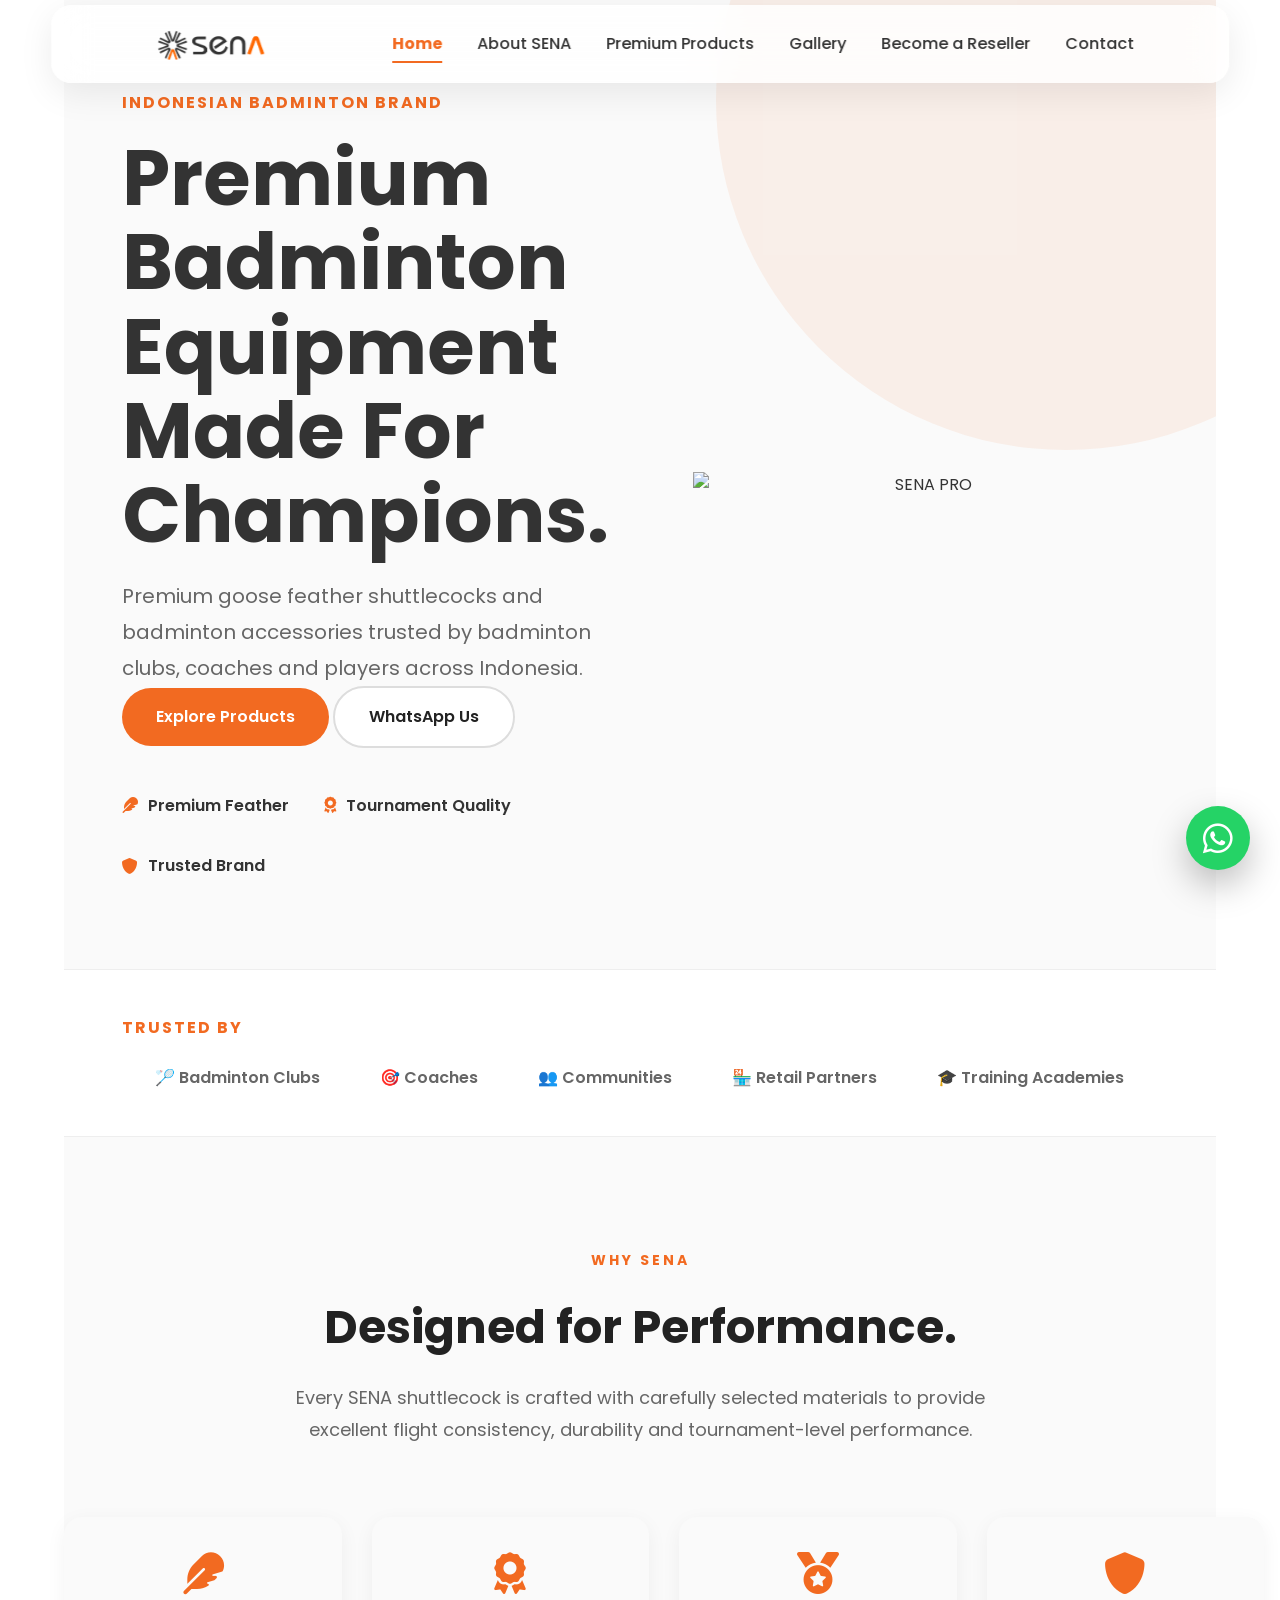
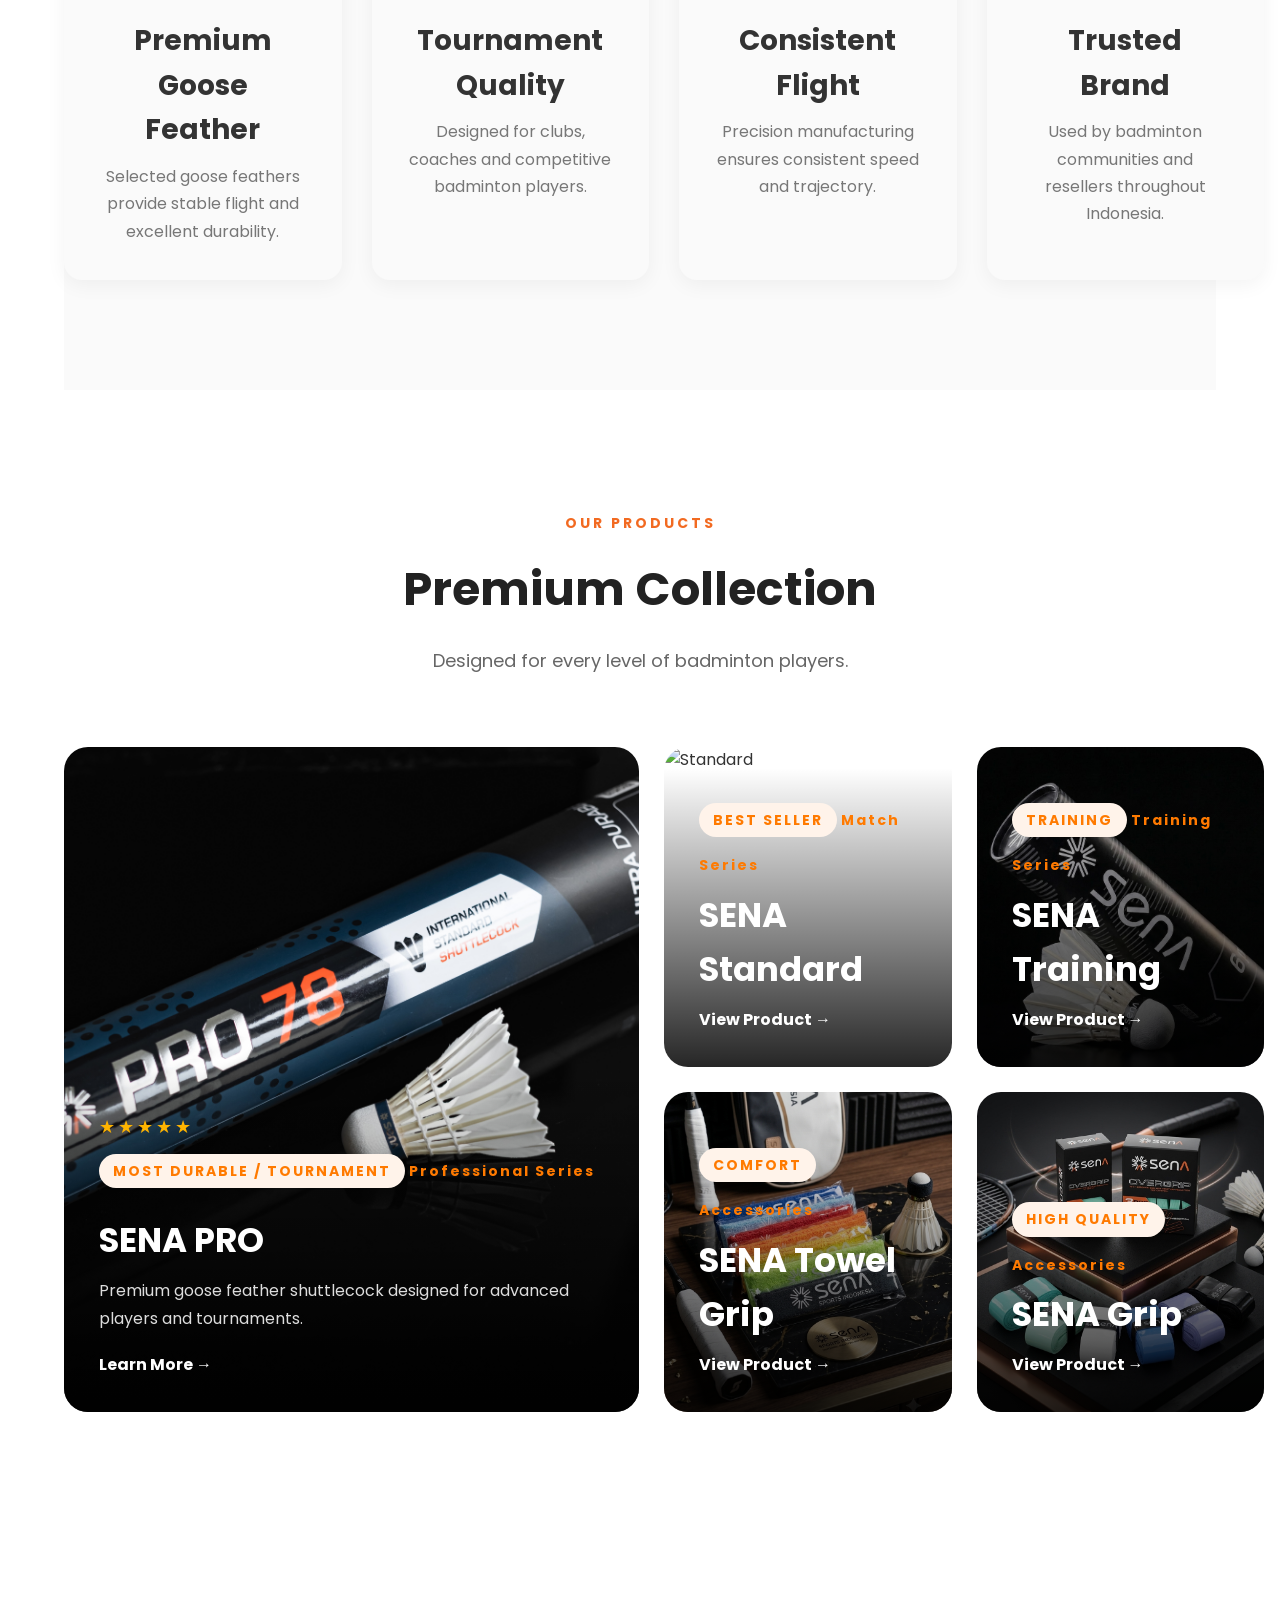
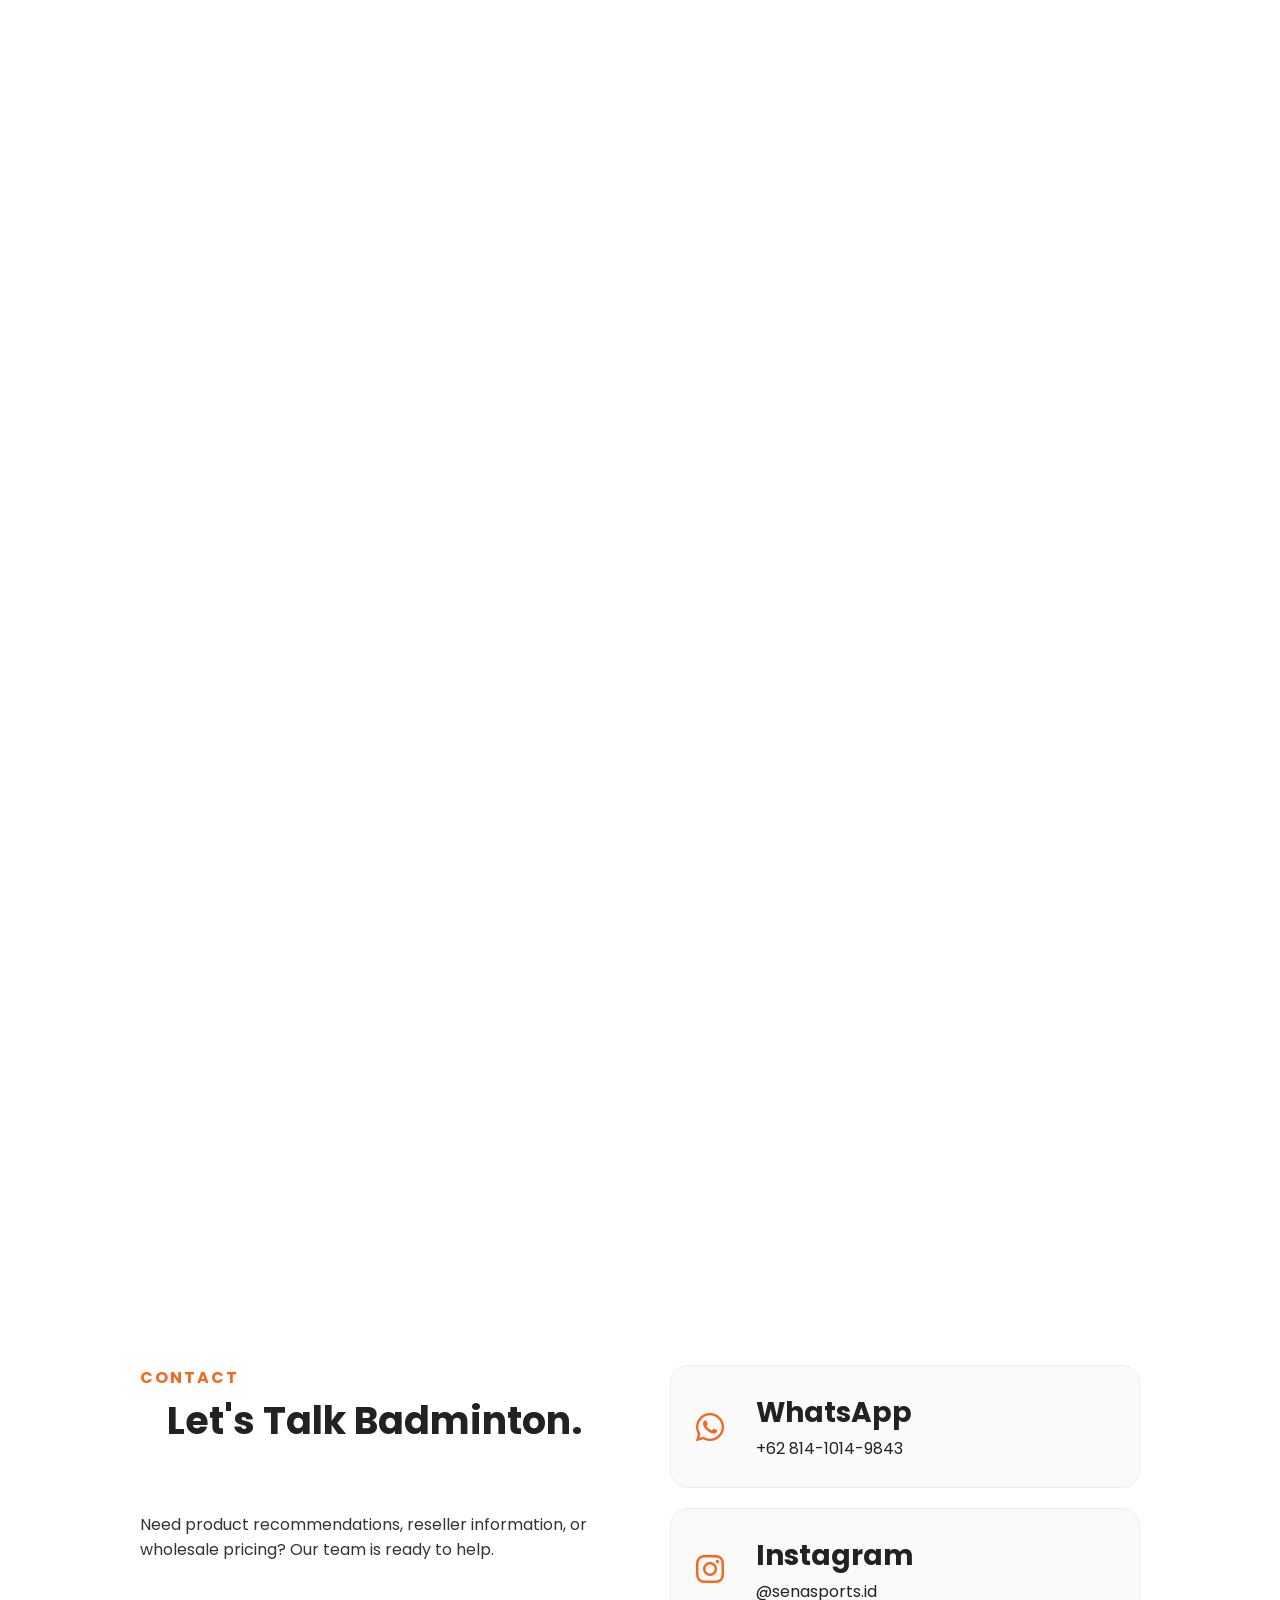
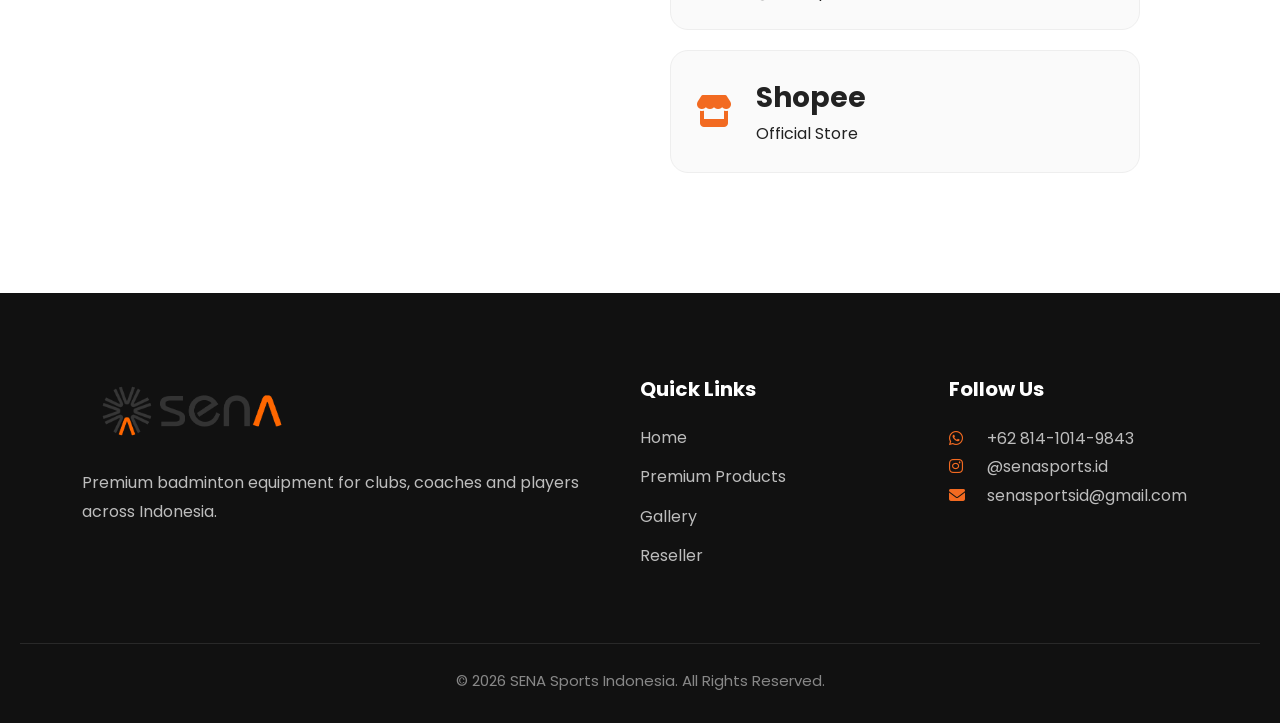
==== commit a45f1251: "structure" ====
--- a/index.html
+++ b/index.html
@@ -10,7 +10,7 @@
     <link rel="icon" href="images/SENA LOGO ORANGE.PNG">
 
     <link rel="stylesheet" href="css/style.css">
-
+    <link rel="stylesheet" href="css/home.css">
     <link rel="preconnect" href="https://fonts.googleapis.com">
     <link rel="preconnect" href="https://fonts.gstatic.com" crossorigin>
 
@@ -40,13 +40,13 @@
                 <ul class="menu">
                      <li><a href="#home">Home</a></li>
 
-                    <li><a href="#about">About</a></li>
+                    <li><a href="#about">About SENA</a></li>
 
                     <li><a href="#products">Premium Products</a></li>
 
                     <li><a href="#gallery">Gallery</a></li>
 
-                    <li><a href="#reseller">Reseller</a></li>
+                    <li><a href="#reseller">Become a Reseller</a></li>
 
                     <li><a href="#contact">Contact</a></li>
 
@@ -563,11 +563,7 @@
 
     </section>
 
-    <button id="topBtn">
-
-    <i class="fa-solid fa-arrow-up"></i>
-
-    </button>
+
     <!-- ================= FOOTER ================= -->
 
     <footer class="footer">
@@ -618,7 +614,7 @@
 
                 <p>
                     <i class="fa-solid fa-envelope"></i>
-                    hello@senasports.id
+                    senasportsid@gmail.com
                 </p>
 
             </div>
@@ -659,7 +655,6 @@
     </a>
 
 </li> -->
-
 
     <script src="js/main.js"></script>
     <a href="https://wa.me/6281410149843"
@@ -670,6 +665,9 @@
             <i class="fa-brands fa-whatsapp"></i>
 
     </a>
+    <button id="topBtn">
+        <i class="fa-solid fa-arrow-up"></i>
+    </button>
 </body>
 
 </html>
--- a/css/style.css
+++ b/css/style.css
@@ -2,104 +2,119 @@
    GLOBAL
 =========================== */
 
-:root{
-
-    --primary:#f26a21;
-
-    --black:#111111;
-
-    --dark:#222222;
-
-    --gray:#666666;
-
-    --light:#f8f8f8;
-
-    --white:#ffffff;
-
-    --radius:20px;
-
-    --shadow:0 15px 45px rgba(0,0,0,.08);
-
-    --container:1200px;
-
-}
-
-*{
-    margin:0;
-    padding:0;
-    box-sizing:border-box;
-}
-
-html{
-    scroll-behavior:smooth;
-}
-
-body{
-    font-family:'Poppins',sans-serif;
-    color:#333;
-    background:#fff;
-    line-height:1.6;
-    animation:fadeIn .8s ease;
-}
-
-::selection{
-
-    background:#f26a21;
-
-    color:white;
-
-}
-
-::-webkit-scrollbar{
-
-    width:12px;
-
-}
-
-::-webkit-scrollbar-track{
-
-    background:#f4f4f4;
-
-}
-
-::-webkit-scrollbar-thumb{
-
-    background:#f26a21;
-
-    border-radius:20px;
-
-}
-
-@keyframes fadeIn{
-
-from{
-
-opacity:0;
-
-}
-
-to{
-
-opacity:1;
-
-}
-
-}
-
-img{
-    max-width:100%;
-    display:block;
-}
-
-a{
-    text-decoration:none;
-}
-
-.container{
-
-    width:min(var(--container),90%);
-
-    margin:auto;
+:root {
+
+    --primary: #F26A21;
+
+    --primary-dark: #D95A17;
+
+    --black: #111111;
+
+    --dark: #222222;
+
+    --gray: #666666;
+
+    --light: #F7F7F7;
+    --border: #EAEAEA;
+
+    --white: #ffffff;
+
+    --radius-small: 12px;
+
+    --radius: 20px;
+
+    --radius-large: 32px;
+
+    --shadow: 0 20px 50px rgba(0, 0, 0, .08);
+
+    --container: 1200px;
+    --h1: 72px;
+
+    --h2: 52px;
+
+    --h3: 34px;
+
+    --body: 18px;
+
+    --small: 15px;
+}
+
+* {
+    margin: 0;
+    padding: 0;
+    box-sizing: border-box;
+}
+
+html {
+    scroll-behavior: smooth;
+}
+
+body {
+    font-family: 'Poppins', sans-serif;
+    color: #333;
+    background: #fff;
+    line-height: 1.6;
+    animation: fadeIn .8s ease;
+}
+
+::selection {
+
+    background: #f26a21;
+
+    color: white;
+
+}
+
+::-webkit-scrollbar {
+
+    width: 12px;
+
+}
+
+::-webkit-scrollbar-track {
+
+    background: #f4f4f4;
+
+}
+
+::-webkit-scrollbar-thumb {
+
+    background: #f26a21;
+
+    border-radius: 20px;
+
+}
+
+@keyframes fadeIn {
+
+    from {
+
+        opacity: 0;
+
+    }
+
+    to {
+
+        opacity: 1;
+
+    }
+
+}
+
+img {
+    max-width: 100%;
+    display: block;
+}
+
+a {
+    text-decoration: none;
+}
+
+.container {
+
+    width: min(var(--container), 90%);
+
+    margin: auto;
 
 }
 
@@ -108,443 +123,147 @@
    NAVBAR
 =========================== */
 
-header{
-    position:sticky;
-    top:0;
-    z-index:999;
-    background:#fff;
-    box-shadow:0 2px 10px rgba(0,0,0,.05);
-}
-
-h1{
-
-font-size:clamp(52px,7vw,76px);
-
-}
-
-h2{
-
-font-size:clamp(34px,4vw,52px);
-
-}
-
-h3{
-
-font-size:28px;
-
-}
-
-
-.navbar{
-
-    position:fixed;
-
-    top:20px;
-
-    left:50%;
-
-    transform:translateX(-50%);
-
-    width:92%;
-
-    max-width:1300px;
-
-    padding:18px 40px;
-
-    display:flex;
-
-    justify-content:space-between;
-
-    align-items:center;
-
-    border-radius:20px;
-
-    background:rgba(255,255,255,.82);
-
-    backdrop-filter:blur(18px);
-
-    -webkit-backdrop-filter:blur(18px);
-
-    box-shadow:0 10px 35px rgba(0,0,0,.08);
-
-    z-index:999;
-
-}
-
-section{
-
-    scroll-margin-top:120px;
-
-}
-
-.navbar{
-
-    transition:all .35s ease;
-
-}
-
-.navbar.scrolled{
-
-    background:white;
-
-    box-shadow:0 15px 40px rgba(0,0,0,.12);
-
-    padding:14px 40px;
-
-}
-
-.navbar .container{
-    display:flex;
-    justify-content:space-between;
-    align-items:center;
-    height:100%;
-}
-
-.logo img{
-    height:42px;
-}
-
-.menu{
-    display:flex;
-    gap:35px;
-    list-style:none;
-}
-
-.menu a{
-    color:#333;
-    font-weight:500;
-    transition:.3s;
-    position:relative;
-}
-
-.menu a:hover{
-    color:#f26a21;
-}
-
-.menu a.active{
-    color:#f26a21;
-    font-weight:700;
-}
-
-.menu a::after{
-
-    content:"";
-
-    position:absolute;
-
-    left:0;
-    bottom:-8px;
-
-    width:0;
-
-    height:2px;
-
-    background:#f26a21;
-
-    transition:.3s;
-
-}
+header {
+    position: sticky;
+    top: 0;
+    z-index: 999;
+    background: #fff;
+    box-shadow: 0 2px 10px rgba(0, 0, 0, .05);
+}
+
+h1 {
+
+    font-size: clamp(52px, 7vw, 76px);
+
+}
+
+h2 {
+
+    font-size: clamp(34px, 4vw, 52px);
+
+}
+
+h3 {
+
+    font-size: 28px;
+
+}
+
+
+.navbar {
+
+    position: fixed;
+
+    top: 5px;
+
+    left: 50%;
+
+    transform: translateX(-50%);
+
+    width: 92%;
+
+    max-width: 1300px;
+
+    padding: 18px 40px;
+
+    display: flex;
+
+    justify-content: space-between;
+
+    align-items: center;
+
+    border-radius: 20px;
+
+    background: rgba(255, 255, 255, .82);
+
+    backdrop-filter: blur(18px);
+
+    -webkit-backdrop-filter: blur(18px);
+
+    box-shadow: 0 10px 35px rgba(0, 0, 0, .08);
+
+    z-index: 999;
+
+}
+
+section {
+
+    scroll-margin-top: 120px;
+
+}
+
+.navbar {
+
+    transition: all .35s ease;
+
+}
+
+.navbar.scrolled {
+
+    background: white;
+
+    box-shadow: 0 15px 40px rgba(0, 0, 0, .12);
+
+    padding: 14px 40px;
+
+}
+
+.navbar .container {
+    display: flex;
+    justify-content: space-between;
+    align-items: center;
+    height: 100%;
+}
+
+.logo img {
+    height: 42px;
+}
+
+.menu {
+    display: flex;
+    gap: 35px;
+    list-style: none;
+}
+
+.menu a {
+    color: #333;
+    font-weight: 500;
+    transition: .3s;
+    position: relative;
+}
+
+.menu a:hover {
+    color: #f26a21;
+}
+
+.menu a.active {
+    color: #f26a21;
+    font-weight: 700;
+}
+
+.menu a::after {
+
+    content: "";
+
+    position: absolute;
+
+    left: 0;
+    bottom: -8px;
+
+    width: 0;
+
+    height: 2px;
+
+    background: #f26a21;
+
+    transition: .3s;
+
+}
+
 .menu a:hover::after,
-.menu a.active::after{
-
-    width:100%;
-
-}
-
-/* ===========================
-   HERO
-=========================== */
-
-.hero{
-
-    min-height:100vh;
-
-    display:flex;
-
-    align-items:center;
-
-    background:#fafafa;
-
-}
-
-.hero-container{
-
-    width:min(1200px,90%);
-
-    margin:auto;
-
-    display:grid;
-
-    grid-template-columns:1.1fr 1fr;
-
-    gap:60px;
-
-    align-items:center;
-
-}
-
-.hero-left h1{
-
-    font-size:clamp(54px,6vw,78px);
-
-    line-height:1.1;
-
-    margin:20px 0;
-
-}
-
-.hero-left p{
-
-    font-size:20px;
-
-    color:#666;
-
-    line-height:1.8;
-
-    max-width:520px;
-
-}
-
-.hero-tag{
-
-    color:#f26a21;
-
-    font-weight:700;
-
-    letter-spacing:2px;
-
-}
-
-.hero-features{
-
-    display:flex;
-
-    gap:35px;
-
-    margin-top:45px;
-
-    flex-wrap:wrap;
-
-}
-
-.hero-features div{
-
-    display:flex;
-
-    align-items:center;
-
-    gap:10px;
-
-    font-weight:600;
-
-}
-
-.hero-features i{
-
-    color:#f26a21;
-
-}
-
-.hero-right{
-
-    text-align:center;
-
-}
-
-.hero-right img{
-
-    width:100%;
-
-    max-width:520px;
-
-    transition:.5s;
-
-}
-
-.hero-right img:hover{
-
-    transform:translateY(-10px);
-
-}
-
-.hero{
-
-    position:relative;
-
-    overflow:hidden;
-
-}
-
-.hero::before{
-
-    content:"";
-
-    position:absolute;
-
-    width:700px;
-
-    height:700px;
-
-    background:rgba(242,106,33,.08);
-
-    border-radius:50%;
-
-    top:-250px;
-
-    right:-200px;
-
-}
-
-/* ===========================
-   Trusted By
-=========================== */
-
-.trusted{
-
-    padding:45px 0;
-
-    background:white;
-
-    border-top:1px solid #eee;
-
-    border-bottom:1px solid #eee;
-
-}
-
-.trusted-list{
-
-    display:flex;
-
-    justify-content:center;
-
-    gap:60px;
-
-    flex-wrap:wrap;
-
-    margin-top:25px;
-
-    font-weight:600;
-
-    color:#666;
-
-}
-
-/* ===========================
-   WHY CHOOSE SENA
-=========================== */
-
-.why-sena{
-
-    padding:110px 0;
-
-    background:#fafafa;
-
-}
-
-.section-title{
-
-    width:700px;
-
-    margin:0 auto 70px;
-
-    text-align:center;
-
-}
-
-.section-title span{
-
-    color:#f26a21;
-
-    letter-spacing:3px;
-
-    font-weight:700;
-
-    font-size:14px;
-
-}
-
-.section-title h2{
-
-    font-size:46px;
-
-    margin:18px 0;
-
-}
-
-.section-title p{
-
-    color:#666;
-
-    font-size:18px;
-
-    line-height:1.8;
-
-}
-
-.feature-grid{
-
-    width:1200px;
-
-    margin:auto;
-
-    display:grid;
-
-    grid-template-columns:repeat(4,1fr);
-
-    gap:30px;
-
-}
-
-.feature-card{
-
-    background:white;
-
-    border-radius:18px;
-
-    padding:45px 35px;
-
-    text-align:center;
-
-    transition:.35s;
-
-    box-shadow:0 5px 20px rgba(0,0,0,.05);
-
-}
-
-.feature-card:hover{
-
-    transform:translateY(-10px);
-
-    box-shadow:0 25px 50px rgba(0,0,0,.12);
-
-}
-
-.feature-card i{
-
-    font-size:42px;
-
-    color:#f26a21;
-
-    margin-bottom:25px;
-
-}
-
-
-.section-title{
-
-    width:700px;
-
-    margin:0 auto 70px;
-
-    text-align:center;
-
-}
-
-.feature-card p{
-
-    color:#777;
-
-    line-height:1.7;
+.menu a.active::after {
+
+    width: 100%;
 
 }
 
@@ -554,790 +273,231 @@
 
 button,
 .btn,
-a{
-
-cursor:pointer;
-
-}
-
-.btn{
-
-    display:inline-flex;
-
-    align-items:center;
-
-    justify-content:center;
-
-    gap:10px;
-
-    padding:16px 34px;
-
-    border-radius:999px;
-
-    font-weight:600;
-
-    text-decoration:none;
-
-    transition:all .35s ease;
-
-}
-
-.btn-primary{
-
-    background:var(--primary);
-
-    color:white;
-
-}
-
-.btn-primary:hover{
-
-    background:#e25f1d;
-
-    transform:translateY(-4px);
-
-    box-shadow:0 15px 35px rgba(242,106,33,.35);
-
-}
-
-.btn-secondary{
-
-    background:white;
-
-    color:#222;
-
-    border:2px solid #ddd;
-
-}
-
-.btn-secondary:hover{
-
-    border-color:var(--primary);
-
-    color:var(--primary);
-
-}
-
-.btn-outline{
-    border:2px solid #f26a21;
-    color:#f26a21;
-}
-
-.btn-outline:hover{
-    background:#f26a21;
-    color:white;
-}
-
-
+a {
+
+    cursor: pointer;
+
+}
+
+.btn {
+
+    display: inline-flex;
+
+    align-items: center;
+
+    justify-content: center;
+
+    gap: 10px;
+
+    padding: 16px 34px;
+
+    border-radius: 999px;
+
+    font-weight: 600;
+
+    text-decoration: none;
+
+    transition: all .35s ease;
+
+}
+
+.btn-primary {
+
+    background: var(--primary);
+
+    color: white;
+
+}
+
+.btn-primary:hover {
+
+    background: #e25f1d;
+
+    transform: translateY(-4px);
+
+    box-shadow: 0 15px 35px rgba(242, 106, 33, .35);
+
+}
+
+.btn-secondary {
+
+    background: white;
+
+    color: #222;
+
+    border: 2px solid #ddd;
+
+}
+
+.btn-secondary:hover {
+
+    border-color: var(--primary);
+
+    color: var(--primary);
+
+}
+
+.btn-outline {
+    border: 2px solid #f26a21;
+    color: #f26a21;
+}
+
+.btn-outline:hover {
+    background: #f26a21;
+    color: white;
+}
 
 /* ===========================
    SECTION
 =========================== */
 
-section{
-    padding:90px 0;
-}
-
-section h2{
-    font-size:38px;
-    text-align:center;
-    margin-bottom:60px;
-    color:#222;
-}
-
-/* ===========================
-   FEATURES
-=========================== */
-
-.features{
-    background:white;
-}
-
-.feature-grid{
-    display:grid;
-    grid-template-columns:repeat(4,1fr);
-    gap:30px;
-}
-
-.feature-card{
-    text-align:center;
-    padding:35px;
-    border-radius:18px;
-    background:#fafafa;
-    transition:.3s;
-}
-
-.feature-card:hover{
-    transform:translateY(-8px);
-    box-shadow:0 10px 25px rgba(0,0,0,.08);
-}
-
-.icon{
-    font-size:48px;
-    margin-bottom:20px;
-}
-
-.feature-card h3{
-    margin-bottom:10px;
-}
-
-.feature-card p{
-    color:#666;
-}
-
-/* ===========================
-   PRODUCTS
-=========================== */
-
-.product-rating{
-
-    color:#ffb400;
-
-    margin:12px 0;
-
-    letter-spacing:3px;
-
-    font-size:18px;
-
-}
-
-.featured-products{
-
-    padding:120px 0;
-
-    background:white;
-
-}
-.product-grid{
-
-    width:1200px;
-
-    margin:auto;
-
-    display:grid;
-
-    grid-template-columns:2fr 1fr 1fr;
-
-    grid-template-rows:320px 320px;
-
-    gap:25px;
-
-}
-
-.product-large{
-
-    grid-row:span 2;
-
-    position:relative;
-
-    overflow:hidden;
-
-    border-radius:24px;
-
-}
-
-.product-small{
-
-    position:relative;
-
-    overflow:hidden;
-
-    border-radius:24px;
-
-}
-
-.product-large img,
-.product-small img{
-
-    width:100%;
-
-    height:100%;
-
-    object-fit:cover;
-
-    transition:.5s;
-
-}
-
-.product-large:hover img,
-.product-small:hover img{
-
-    transform:scale(1.08);
-
-}
-
-.product-info{
-
-    position:absolute;
-
-    bottom:0;
-
-    left:0;
-
-    width:100%;
-
-    padding:35px;
-
-    color:white;
-
-    background:linear-gradient(
-        transparent,
-        rgba(0,0,0,.85)
-    );
-
-}
-
-.product-info span{
-
-    color:#ff7a00;
-
-    font-weight:700;
-
-    font-size:14px;
-
-    letter-spacing:2px;
-
-}
-
-.product-info h3{
-
-    font-size:34px;
-
-    margin:10px 0;
-
-}
-
-.product-info p{
-
-    color:#ddd;
-
-    line-height:1.7;
-
-    margin-bottom:20px;
-
-}
-
-.product-info a{
-
-    color:white;
-
-    text-decoration:none;
-
-    font-weight:700;
-
-}
-
-.product-info a:hover{
-
-    color:#ff7a00;
-
-}
-
-.badge{
-
-    display:inline-block;
-
-    padding:6px 14px;
-
-    border-radius:999px;
-
-    background:#fff3ea;
-
-    color:var(--primary);
-
-    font-size:12px;
-
-    font-weight:700;
-
-    margin-bottom:15px;
-
-}
-
-/* ===========================
-   BRAND Story 
-=========================== */
-
-.brand-story{
-
-    display:grid;
-
-    grid-template-columns:1fr 1fr;
-
-    align-items:center;
-
-    min-height:700px;
-
-}
-
-.story-image{
-
-    height:700px;
-
-}
-.story-image img{
-
-    width:100%;
-
-    height:100%;
-
-    object-fit:cover;
-
-}
-
-.story-content{
-
-    padding:80px;
-
-}
-
-.story-content span{
-
-    color:#f26a21;
-
-    font-weight:700;
-
-    letter-spacing:3px;
-
-}
-
-.story-content h2{
-
-    font-size:56px;
-
-    margin:20px 0;
-
-    line-height:1.1;
-
-}
-
-.story-content p{
-
-    color:#666;
-
-    line-height:1.9;
-
-    font-size:18px;
-
-    margin-bottom:40px;
-
-}
-
-.story-content ul{
-
-    list-style:none;
-
-}
-
-.story-content li{
-
-    margin-bottom:18px;
-
-    font-size:18px;
-
-    display:flex;
-
-    align-items:center;
-
-}
-
-.story-content i{
-
-    color:#f26a21;
-
-    margin-right:15px;
-
-    font-size:20px;
-
-}
-
-/* ===========================
-   STATISTICS
-=========================== */
-
-.stats{
-
-    background:#111;
-
-    color:white;
-
-    display:grid;
-
-    grid-template-columns:repeat(4,1fr);
-
-    text-align:center;
-
-    padding:90px 0;
-
-}
-
-.stat-item h2{
-
-    font-size:56px;
-
-    color:#f26a21;
-
-    margin-bottom:10px;
-
-}
-.stat-item p{
-
-    color:#bbb;
-
-    letter-spacing:1px;
-
-}
-
-/* ===========================
-   PRODUCT CATEGORY
-=========================== */
-
-.categories{
-
-    padding:130px 0;
-
-    background:#fafafa;
-
-}
-
-.category-grid{
-
-    width:1200px;
-
-    margin:auto;
-
-    display:grid;
-
-    grid-template-columns:repeat(3,1fr);
-
-    gap:40px;
-
-}
-
-.category-card{
-
-    background:white;
-
-    border-radius:24px;
-
-    overflow:hidden;
-
-    transition:.35s;
-
-    text-align:center;
-
-    box-shadow:0 15px 40px rgba(0,0,0,.05);
-
-}
-
-.category-card:hover{
-
-    transform:translateY(-10px);
-
-    box-shadow:
-
-    0 25px 60px rgba(0,0,0,.12);
-
-}
-
-.category-card img{
-
-    height:340px;
-
-    object-fit:contain;
-
-    width:100%;
-
-    padding:35px;
-
-}
-
-.category-card h3{
-
-    font-size:28px;
-
-    margin-top:10px;
-
-}
-
-.category-card p{
-
-    color:#666;
-
-    margin:15px 0;
-
-}
-
-.category-card h4{
-
-    color:#f26a21;
-
-    font-size:28px;
-
-    margin-bottom:35px;
-
-}
-
-
-/* ===========================
-   CTA
-=========================== */
-
-.cta{
-    background:#f26a21;
-    color:white;
-    text-align:center;
-}
-
-.cta h2{
-    color:white;
-    margin-bottom:20px;
-}
-
-.cta p{
-    margin-bottom:35px;
-    font-size:18px;
-}
-
-.cta .btn{
-    background:white;
-    color:#f26a21;
-}
-
-.cta .btn:hover{
-    background:#f3f3f3;
-}
-
-.reseller-cta{
-
-    padding:120px 20px;
-
-    background:#111;
-
-    color:#fff;
-
-    text-align:center;
-
-}
-
-.reseller-cta h2{
-
-    color:#fff;
-
-    font-size:48px;
-
-    margin:20px 0;
-
-}
-
-.reseller-cta p{
-
-    max-width:720px;
-
-    margin:0 auto 50px;
-
-    color:#bbb;
-
-    line-height:1.8;
-
-}
-
-.reseller-benefits{
-
-    display:grid;
-
-    grid-template-columns:repeat(3,1fr);
-
-    gap:30px;
-
-    margin-bottom:50px;
-
-}
-
-.benefit{
-
-    background:#1d1d1d;
-
-    padding:35px;
-
-    border-radius:20px;
-
-    transition:.3s;
-
-}
-
-.benefit:hover{
-
-    transform:translateY(-8px);
-
-    background:#252525;
-
-}
-
-.benefit i{
-
-    font-size:38px;
-
-    color:#f26a21;
-
-    margin-bottom:20px;
-
-}
-
-.benefit h3{
-
-    color:#fff;
-
-    margin-bottom:12px;
-
-}
-
-.benefit p{
-
-    color:#bbb;
-
-    margin:0;
-
-}
-
-/* ===========================
-   FOOTER
-=========================== */
+section {
+    padding: 90px 0;
+}
+
+section h2 {
+    font-size: 38px;
+    text-align: center;
+    margin-bottom: 60px;
+    color: #222;
+}
 
 /* ==========================================
    FOOTER
 ========================================== */
 
-.footer{
-
-    background:#111111;
-    color:#ffffff;
-    padding:80px 20px 30px;
-
-}
-
-.footer-grid{
-
-    max-width:1200px;
-    margin:auto;
-
-    display:grid;
-    grid-template-columns:2fr 1fr 1fr;
-    gap:60px;
-
-}
-
-.footer-logo{
-
-    width:220px;
-    margin-bottom:25px;
-
-}
-
-.footer p{
-
-    color:#bdbdbd;
-    line-height:1.8;
-
-}
-
-.footer h4{
-
-    color:#ffffff;
-    margin-bottom:20px;
-    font-size:20px;
-
-}
-
-.footer ul{
-
-    list-style:none;
-    padding:0;
-    margin:0;
-
-}
-
-.footer ul li{
-
-    margin-bottom:14px;
-
-}
-
-.footer ul li a{
-
-    color:#bdbdbd;
-    text-decoration:none;
-    transition:.3s;
-
-}
-
-.footer ul li a:hover{
-
-    color:#f26a21;
-
-}
-
-.copyright{
-
-    border-top:1px solid rgba(255,255,255,.1);
-
-    margin-top:60px;
-
-    padding-top:25px;
-
-    text-align:center;
-
-    color:#888888;
-
-    font-size:15px;
-
-}
-
-.footer p i{
-
-    color:#f26a21;
-    width:24px;
-    margin-right:10px;
-
-}
-.floating-whatsapp{
-
-    position:fixed;
-
-    right:30px;
-
-    bottom:30px;
-
-    width:64px;
-
-    height:64px;
-
-    background:#25D366;
-
-    color:white;
-
-    border-radius:50%;
-
-    display:flex;
-
-    justify-content:center;
-
-    align-items:center;
-
-    font-size:34px;
-
-    text-decoration:none;
-
-    box-shadow:0 15px 35px rgba(0,0,0,.25);
-
-    z-index:1000;
-
-    transition:.3s;
-
-}
-
-.floating-whatsapp:hover{
-
-    transform:scale(1.1);
+.footer {
+
+    background: #111111;
+    color: #ffffff;
+    padding: 80px 20px 30px;
+
+}
+
+.footer-grid {
+
+    max-width: 1200px;
+    margin: auto;
+
+    display: grid;
+    grid-template-columns: 2fr 1fr 1fr;
+    gap: 60px;
+
+}
+
+.footer-logo {
+
+    width: 220px;
+    margin-bottom: 25px;
+
+}
+
+.footer p {
+
+    color: #bdbdbd;
+    line-height: 1.8;
+
+}
+
+.footer h4 {
+
+    color: #ffffff;
+    margin-bottom: 20px;
+    font-size: 20px;
+
+}
+
+.footer ul {
+
+    list-style: none;
+    padding: 0;
+    margin: 0;
+
+}
+
+.footer ul li {
+
+    margin-bottom: 14px;
+
+}
+
+.footer ul li a {
+
+    color: #bdbdbd;
+    text-decoration: none;
+    transition: .3s;
+
+}
+
+.footer ul li a:hover {
+
+    color: #f26a21;
+
+}
+
+.copyright {
+
+    border-top: 1px solid rgba(255, 255, 255, .1);
+
+    margin-top: 60px;
+
+    padding-top: 25px;
+
+    text-align: center;
+
+    color: #888888;
+
+    font-size: 15px;
+
+}
+
+.footer p i {
+
+    color: #f26a21;
+    width: 24px;
+    margin-right: 10px;
+
+}
+
+.floating-whatsapp {
+
+    position: fixed;
+
+    right: 30px;
+
+    bottom: 30px;
+
+    width: 64px;
+
+    height: 64px;
+
+    background: #25D366;
+
+    color: white;
+
+    border-radius: 50%;
+
+    display: flex;
+
+    justify-content: center;
+
+    align-items: center;
+
+    font-size: 34px;
+
+    text-decoration: none;
+
+    box-shadow: 0 15px 35px rgba(0, 0, 0, .25);
+
+    z-index: 1000;
+
+    transition: .3s;
+
+}
+
+.floating-whatsapp:hover {
+
+    transform: scale(1.1);
 
 }
 
@@ -1345,69 +505,69 @@
    RESPONSIVE
 =========================== */
 
-@media(max-width:992px){
-
-.hero-content{
-    flex-direction:column;
-    text-align:center;
-}
-
-.hero-text h1{
-    font-size:42px;
-}
-
-.hero-text p{
-    margin:auto;
-    margin-bottom:30px;
-}
-
-.hero-buttons{
-    justify-content:center;
-}
-
-.feature-grid{
-    grid-template-columns:repeat(2,1fr);
-}
-
-}
-
-@media(max-width:768px){
-
-.navbar{
-    height:auto;
-    padding:20px 0;
-}
-
-.navbar .container{
-    flex-direction:column;
-}
-
-.menu{
-    margin-top:20px;
-    gap:18px;
-    flex-wrap:wrap;
-    justify-content:center;
-}
-
-.hero-text h1{
-    font-size:34px;
-}
-
-.hero-text p{
-    font-size:16px;
-}
-
-.feature-grid{
-    grid-template-columns:1fr;
-}
-
-section{
-    padding:70px 0;
-}
-
-section h2{
-    font-size:30px;
-}
+@media(max-width:992px) {
+
+    .hero-content {
+        flex-direction: column;
+        text-align: center;
+    }
+
+    .hero-text h1 {
+        font-size: 42px;
+    }
+
+    .hero-text p {
+        margin: auto;
+        margin-bottom: 30px;
+    }
+
+    .hero-buttons {
+        justify-content: center;
+    }
+
+    .feature-grid {
+        grid-template-columns: repeat(2, 1fr);
+    }
+
+}
+
+@media(max-width:768px) {
+
+    .navbar {
+        height: auto;
+        padding: 20px 0;
+    }
+
+    .navbar .container {
+        flex-direction: column;
+    }
+
+    .menu {
+        margin-top: 20px;
+        gap: 18px;
+        flex-wrap: wrap;
+        justify-content: center;
+    }
+
+    .hero-text h1 {
+        font-size: 34px;
+    }
+
+    .hero-text p {
+        font-size: 16px;
+    }
+
+    .feature-grid {
+        grid-template-columns: 1fr;
+    }
+
+    section {
+        padding: 70px 0;
+    }
+
+    section h2 {
+        font-size: 30px;
+    }
 
 }
 
@@ -1415,57 +575,57 @@
 ABOUT
 ========================= */
 
-.about{
-
-    background:white;
-
-}
-
-.about-grid{
-
-    display:grid;
-
-    grid-template-columns:1fr 1fr;
-
-    gap:70px;
-
-    align-items:center;
-
-}
-
-.about-image img{
-
-    width:100%;
-
-    border-radius:20px;
-
-    box-shadow:0 20px 50px rgba(0,0,0,.12);
-
-}
-
-.section-tag{
-
-    color:#f26a21;
-
-    font-weight:700;
-
-    letter-spacing:2px;
-
-}
-
-.about h2{
-
-    text-align:left;
-
-    margin:20px 0;
-
-}
-
-.about p{
-
-    color:#666;
-
-    margin-bottom:20px;
+.about {
+
+    background: white;
+
+}
+
+.about-grid {
+
+    display: grid;
+
+    grid-template-columns: 1fr 1fr;
+
+    gap: 70px;
+
+    align-items: center;
+
+}
+
+.about-image img {
+
+    width: 100%;
+
+    border-radius: 20px;
+
+    box-shadow: 0 20px 50px rgba(0, 0, 0, .12);
+
+}
+
+.section-tag {
+
+    color: #f26a21;
+
+    font-weight: 700;
+
+    letter-spacing: 2px;
+
+}
+
+.about h2 {
+
+    text-align: left;
+
+    margin: 20px 0;
+
+}
+
+.about p {
+
+    color: #666;
+
+    margin-bottom: 20px;
 
 }
 
@@ -1474,77 +634,77 @@
 ========================= */
 
 
-.gallery{
-
-    width:1200px;
-
-    margin:auto;
-
-    display:grid;
-
-    grid-template-columns:repeat(3,1fr);
-
-    gap:18px;
-
-}
-
-.gallery img{
-
-    width:100%;
-
-    height:330px;
-
-    object-fit:cover;
-
-    border-radius:18px;
-
-    transition:.4s;
-
-    cursor:pointer;
-
-}
-
-.gallery img:hover{
-
-    transform:scale(1.04);
-
-}
-
-.gallery-item{
-
-    position:relative;
-
-    overflow:hidden;
-
-    border-radius:20px;
-
-}
-
-.gallery-overlay{
-
-    position:absolute;
-
-    inset:0;
-
-    background:rgba(0,0,0,.55);
-
-    color:white;
-
-    display:flex;
-
-    justify-content:center;
-
-    align-items:center;
-
-    opacity:0;
-
-    transition:.35s;
-
-}
-
-.gallery-item:hover .gallery-overlay{
-
-    opacity:1;
+.gallery {
+
+    width: 1200px;
+
+    margin: auto;
+
+    display: grid;
+
+    grid-template-columns: repeat(3, 1fr);
+
+    gap: 18px;
+
+}
+
+.gallery img {
+
+    width: 100%;
+
+    height: 330px;
+
+    object-fit: cover;
+
+    border-radius: 18px;
+
+    transition: .4s;
+
+    cursor: pointer;
+
+}
+
+.gallery img:hover {
+
+    transform: scale(1.04);
+
+}
+
+.gallery-item {
+
+    position: relative;
+
+    overflow: hidden;
+
+    border-radius: 20px;
+
+}
+
+.gallery-overlay {
+
+    position: absolute;
+
+    inset: 0;
+
+    background: rgba(0, 0, 0, .55);
+
+    color: white;
+
+    display: flex;
+
+    justify-content: center;
+
+    align-items: center;
+
+    opacity: 0;
+
+    transition: .35s;
+
+}
+
+.gallery-item:hover .gallery-overlay {
+
+    opacity: 1;
 
 }
 
@@ -1552,75 +712,75 @@
 CONTACT
 ========================= */
 
-.contact{
-
-    padding:120px 20px;
-
-    background:#fff;
-
-}
-
-.contact-grid{
-
-    display:grid;
-
-    grid-template-columns:1fr 1fr;
-
-    gap:60px;
-
-    align-items:start;
-
-}
-
-.contact-cards{
-
-    display:flex;
-
-    flex-direction:column;
-
-    gap:20px;
-
-}
-
-.contact-card{
-
-    display:flex;
-
-    align-items:center;
-
-    gap:20px;
-
-    text-decoration:none;
-
-    color:#222;
-
-    background:#fafafa;
-
-    padding:25px;
-
-    border-radius:18px;
-
-    transition:.3s;
-
-    border:1px solid #eee;
-
-}
-
-.contact-card:hover{
-
-    transform:translateY(-5px);
-
-    box-shadow:0 12px 30px rgba(0,0,0,.08);
-
-}
-
-.contact-card i{
-
-    font-size:32px;
-
-    color:#f26a21;
-
-    width:40px;
+.contact {
+
+    padding: 120px 20px;
+
+    background: #fff;
+
+}
+
+.contact-grid {
+
+    display: grid;
+
+    grid-template-columns: 1fr 1fr;
+
+    gap: 60px;
+
+    align-items: start;
+
+}
+
+.contact-cards {
+
+    display: flex;
+
+    flex-direction: column;
+
+    gap: 20px;
+
+}
+
+.contact-card {
+
+    display: flex;
+
+    align-items: center;
+
+    gap: 20px;
+
+    text-decoration: none;
+
+    color: #222;
+
+    background: #fafafa;
+
+    padding: 25px;
+
+    border-radius: 18px;
+
+    transition: .3s;
+
+    border: 1px solid #eee;
+
+}
+
+.contact-card:hover {
+
+    transform: translateY(-5px);
+
+    box-shadow: 0 12px 30px rgba(0, 0, 0, .08);
+
+}
+
+.contact-card i {
+
+    font-size: 32px;
+
+    color: #f26a21;
+
+    width: 40px;
 
 }
 
@@ -1628,173 +788,177 @@
 RESELLER
 ========================= */
 
-.reseller{
-
-background:#f26a21;
-
-color:white;
-
-text-align:center;
-
-}
-
-.reseller h2{
-
-color:white;
-
-}
-
-.benefits{
-
-display:grid;
-
-grid-template-columns:repeat(2,1fr);
-
-gap:20px;
-
-margin:50px auto;
-
-max-width:700px;
-
-}
-
-.benefits div{
-
-background:rgba(255,255,255,.15);
-
-padding:25px;
-
-border-radius:15px;
-
-font-weight:600;
-
-}
-
-.contact-btn{
-
-    background:#f26a21;
-
-    color:white !important;
-
-    padding:12px 24px;
-
-    border-radius:50px;
-
-    transition:.3s;
-
-}
-
-.contact-btn:hover{
-
-    background:#e55f00;
-
-}
-
-.fade-up{
-
-    opacity:0;
-
-    transform:translateY(60px);
+.reseller {
+
+    background: #f26a21;
+
+    color: white;
+
+    text-align: center;
+
+}
+
+.reseller h2 {
+
+    color: white;
+
+}
+
+.benefits {
+
+    display: grid;
+
+    grid-template-columns: repeat(2, 1fr);
+
+    gap: 20px;
+
+    margin: 50px auto;
+
+    max-width: 700px;
+
+}
+
+.benefits div {
+
+    background: rgba(255, 255, 255, .15);
+
+    padding: 25px;
+
+    border-radius: 15px;
+
+    font-weight: 600;
+
+}
+
+.contact-btn {
+
+    background: #f26a21;
+
+    color: white !important;
+
+    padding: 12px 24px;
+
+    border-radius: 50px;
+
+    transition: .3s;
+
+}
+
+.contact-btn:hover {
+
+    background: #e55f00;
+
+}
+
+.fade-up {
+
+    opacity: 0;
+
+    transform: translateY(60px);
 
     transition:
 
-    opacity .8s ease,
-
-    transform .8s ease;
-
-}
-
-.fade-up.show{
-
-    opacity:1;
-
-    transform:translateY(0);
-
-}
-
-.menu a.active{
-
-    color:#f26a21;
-
-}
-.product-card{
-
-    overflow:hidden;
-
-}
-.product-card img{
-
-    transition:.5s;
-
-}
-.product-card:hover img{
-
-    transform:scale(1.08);
+        opacity .8s ease,
+
+        transform .8s ease;
+
+}
+
+.fade-up.show {
+
+    opacity: 1;
+
+    transform: translateY(0);
+
+}
+
+.menu a.active {
+
+    color: #f26a21;
+
+}
+
+.product-card {
+
+    overflow: hidden;
+
+}
+
+.product-card img {
+
+    transition: .5s;
+
+}
+
+.product-card:hover img {
+
+    transform: scale(1.08);
 
 }
 
 .product-large img,
-.product-small img{
+.product-small img {
 
     transition:
 
-    transform .6s,
-
-    filter .6s;
+        transform .6s,
+
+        filter .6s;
 
 }
 
 .product-large:hover img,
-.product-small:hover img{
-
-    transform:scale(1.08);
-
-    filter:brightness(.88);
-
-}
-
-.progress-bar{
-
-    position:fixed;
-
-    top:0;
-
-    left:0;
-
-    height:4px;
-
-    width:0;
-
-    background:#f26a21;
-
-    z-index:99999;
-
-}
-
-#topBtn{
-
-    position:fixed;
-
-    left:30px;
-    right:auto;
-
-    bottom:30px;
-
-    width:55px;
-    height:55px;
-
-    border:none;
-    border-radius:50%;
-
-    background:#111;
-    color:white;
-
-    cursor:pointer;
-
-    display:none;
-
-    z-index:999;
-
-    transition:.3s;
-
-}+.product-small:hover img {
+
+    transform: scale(1.08);
+
+    filter: brightness(.88);
+
+}
+
+.progress-bar {
+
+    position: fixed;
+
+    top: 0;
+
+    left: 0;
+
+    height: 4px;
+
+    width: 0;
+
+    background: #f26a21;
+
+    z-index: 99999;
+
+}
+
+#topBtn {
+
+    position: fixed;
+
+    left: 30px;
+    right: auto;
+
+    bottom: 30px;
+
+    width: 55px;
+    height: 55px;
+
+    border: none;
+    border-radius: 50%;
+
+    background: #111;
+    color: white;
+
+    cursor: pointer;
+
+    display: none;
+
+    z-index: 999;
+
+    transition: .3s;
+
+}
+
--- a/css/home.css
+++ b/css/home.css
@@ -0,0 +1,702 @@
+/* ===========================
+   HERO
+=========================== */
+
+.hero {
+
+    min-height: 100vh;
+
+    display: flex;
+
+    align-items: center;
+
+    background: #fafafa;
+
+}
+
+.hero-container {
+
+    width: min(1200px, 90%);
+
+    margin: auto;
+
+    display: grid;
+
+    grid-template-columns: 1.1fr 1fr;
+
+    gap: 60px;
+
+    align-items: center;
+
+}
+
+.hero-left h1 {
+
+    font-size: clamp(54px, 6vw, 78px);
+
+    line-height: 1.1;
+
+    margin: 20px 0;
+
+}
+
+.hero-left p {
+
+    font-size: 20px;
+
+    color: #666;
+
+    line-height: 1.8;
+
+    max-width: 520px;
+
+}
+
+.hero-tag {
+
+    color: #f26a21;
+
+    font-weight: 700;
+
+    letter-spacing: 2px;
+
+}
+
+.hero-features {
+
+    display: flex;
+
+    gap: 35px;
+
+    margin-top: 45px;
+
+    flex-wrap: wrap;
+
+}
+
+.hero-features div {
+
+    display: flex;
+
+    align-items: center;
+
+    gap: 10px;
+
+    font-weight: 600;
+
+}
+
+.hero-features i {
+
+    color: #f26a21;
+
+}
+
+.hero-right {
+
+    text-align: center;
+
+}
+
+.hero-right img {
+
+    width: 100%;
+
+    max-width: 520px;
+
+    transition: .5s;
+
+}
+
+.hero-right img:hover {
+
+    transform: translateY(-10px);
+
+}
+
+.hero {
+
+    position: relative;
+
+    overflow: hidden;
+
+}
+
+.hero::before {
+
+    content: "";
+
+    position: absolute;
+
+    width: 700px;
+
+    height: 700px;
+
+    background: rgba(242, 106, 33, .08);
+
+    border-radius: 50%;
+
+    top: -250px;
+
+    right: -200px;
+
+}
+
+/* ===========================
+   Trusted By
+=========================== */
+
+.trusted {
+
+    padding: 45px 0;
+
+    background: white;
+
+    border-top: 1px solid #eee;
+
+    border-bottom: 1px solid #eee;
+
+}
+
+.trusted-list {
+
+    display: flex;
+
+    justify-content: center;
+
+    gap: 60px;
+
+    flex-wrap: wrap;
+
+    margin-top: 25px;
+
+    font-weight: 600;
+
+    color: #666;
+
+}
+
+/* ===========================
+   WHY CHOOSE SENA
+=========================== */
+
+.why-sena {
+
+    padding: 110px 0;
+
+    background: #fafafa;
+
+}
+
+.section-title {
+
+    width: 700px;
+
+    margin: 0 auto 70px;
+
+    text-align: center;
+
+}
+
+.section-title span {
+
+    color: #f26a21;
+
+    letter-spacing: 3px;
+
+    font-weight: 700;
+
+    font-size: 14px;
+
+}
+
+.section-title h2 {
+
+    font-size: 46px;
+
+    margin: 18px 0;
+
+}
+
+.section-title p {
+
+    color: #666;
+
+    font-size: 18px;
+
+    line-height: 1.8;
+
+}
+
+.feature-grid {
+
+    width: 1200px;
+
+    margin: auto;
+
+    display: grid;
+
+    grid-template-columns: repeat(4, 1fr);
+
+    gap: 30px;
+
+}
+
+.feature-card {
+
+    background: white;
+
+    border-radius: 18px;
+
+    padding: 45px 35px;
+
+    text-align: center;
+
+    transition: .35s;
+
+    box-shadow: 0 5px 20px rgba(0, 0, 0, .05);
+
+}
+
+.feature-card:hover {
+
+    transform: translateY(-10px);
+
+    box-shadow: 0 25px 50px rgba(0, 0, 0, .12);
+
+}
+
+.feature-card i {
+
+    font-size: 42px;
+
+    color: #f26a21;
+
+    margin-bottom: 25px;
+
+}
+
+.section-title {
+
+    width: 700px;
+
+    margin: 0 auto 70px;
+
+    text-align: center;
+
+}
+
+
+/* ===========================
+   FEATURES
+=========================== */
+
+.features {
+    background: white;
+}
+
+.feature-grid {
+    display: grid;
+    grid-template-columns: repeat(4, 1fr);
+    gap: 30px;
+}
+
+.feature-card {
+    text-align: center;
+    padding: 35px;
+    border-radius: 18px;
+    background: #fafafa;
+    transition: .3s;
+}
+
+.feature-card:hover {
+    transform: translateY(-8px);
+    box-shadow: 0 10px 25px rgba(0, 0, 0, .08);
+}
+
+
+.icon {
+    font-size: 48px;
+    margin-bottom: 20px;
+}
+
+.feature-card h3 {
+    margin-bottom: 10px;
+}
+
+.feature-card p {
+    color: #666;
+}
+
+.feature-card p {
+
+    color: #777;
+
+    line-height: 1.7;
+
+}
+
+
+
+
+/* ===========================
+   PRODUCTS
+=========================== */
+
+.product-rating {
+
+    color: #ffb400;
+
+    margin: 12px 0;
+
+    letter-spacing: 3px;
+
+    font-size: 18px;
+
+}
+
+.featured-products {
+
+    padding: 120px 0;
+
+    background: white;
+
+}
+
+.product-grid {
+
+    width: 1200px;
+
+    margin: auto;
+
+    display: grid;
+
+    grid-template-columns: 2fr 1fr 1fr;
+
+    grid-template-rows: 320px 320px;
+
+    gap: 25px;
+
+}
+
+.product-large {
+
+    grid-row: span 2;
+
+    position: relative;
+
+    overflow: hidden;
+
+    border-radius: 24px;
+
+}
+
+.product-small {
+
+    position: relative;
+
+    overflow: hidden;
+
+    border-radius: 24px;
+
+}
+
+.product-large img,
+.product-small img {
+
+    width: 100%;
+
+    height: 100%;
+
+    object-fit: cover;
+
+    transition: .5s;
+
+}
+
+.product-large:hover img,
+.product-small:hover img {
+
+    transform: scale(1.08);
+
+}
+
+.product-info {
+
+    position: absolute;
+
+    bottom: 0;
+
+    left: 0;
+
+    width: 100%;
+
+    padding: 35px;
+
+    color: white;
+
+    background: linear-gradient(transparent,
+            rgba(0, 0, 0, .85));
+
+}
+
+.product-info span {
+
+    color: #ff7a00;
+
+    font-weight: 700;
+
+    font-size: 14px;
+
+    letter-spacing: 2px;
+
+}
+
+.product-info h3 {
+
+    font-size: 34px;
+
+    margin: 10px 0;
+
+}
+
+.product-info p {
+
+    color: #ddd;
+
+    line-height: 1.7;
+
+    margin-bottom: 20px;
+
+}
+
+.product-info a {
+
+    color: white;
+
+    text-decoration: none;
+
+    font-weight: 700;
+
+}
+
+.product-info a:hover {
+
+    color: #ff7a00;
+
+}
+
+.badge {
+
+    display: inline-block;
+
+    padding: 6px 14px;
+
+    border-radius: 999px;
+
+    background: #fff3ea;
+
+    color: var(--primary);
+
+    font-size: 12px;
+
+    font-weight: 700;
+
+    margin-bottom: 15px;
+
+}
+
+/* ===========================
+   BRAND Story 
+=========================== */
+
+.brand-story {
+
+    display: grid;
+
+    grid-template-columns: 1fr 1fr;
+
+    align-items: center;
+
+    min-height: 700px;
+
+}
+
+.story-image {
+
+    height: 700px;
+
+}
+
+.story-image img {
+
+    width: 100%;
+
+    height: 100%;
+
+    object-fit: cover;
+
+}
+
+.story-content {
+
+    padding: 80px;
+
+}
+
+.story-content span {
+
+    color: #f26a21;
+
+    font-weight: 700;
+
+    letter-spacing: 3px;
+
+}
+
+.story-content h2 {
+
+    font-size: 56px;
+
+    margin: 20px 0;
+
+    line-height: 1.1;
+
+}
+
+.story-content p {
+
+    color: #666;
+
+    line-height: 1.9;
+
+    font-size: 18px;
+
+    margin-bottom: 40px;
+
+}
+
+.story-content ul {
+
+    list-style: none;
+
+}
+
+.story-content li {
+
+    margin-bottom: 18px;
+
+    font-size: 18px;
+
+    display: flex;
+
+    align-items: center;
+
+}
+
+.story-content i {
+
+    color: #f26a21;
+
+    margin-right: 15px;
+
+    font-size: 20px;
+
+}
+
+/* ===========================
+   CTA
+=========================== */
+
+
+.reseller-cta {
+
+    padding: 120px 20px;
+
+    background: #111;
+
+    color: #fff;
+
+    text-align: center;
+
+}
+
+.reseller-cta h2 {
+
+    color: #fff;
+
+    font-size: 48px;
+
+    margin: 20px 0;
+
+}
+
+.reseller-cta p {
+
+    max-width: 720px;
+
+    margin: 0 auto 50px;
+
+    color: #bbb;
+
+    line-height: 1.8;
+
+}
+
+.reseller-benefits {
+
+    display: grid;
+
+    grid-template-columns: repeat(3, 1fr);
+
+    gap: 30px;
+
+    margin-bottom: 50px;
+
+}
+
+.benefit {
+
+    background: #1d1d1d;
+
+    padding: 35px;
+
+    border-radius: 20px;
+
+    transition: .3s;
+
+}
+
+.benefit:hover {
+
+    transform: translateY(-8px);
+
+    background: #252525;
+
+}
+
+.benefit i {
+
+    font-size: 38px;
+
+    color: #f26a21;
+
+    margin-bottom: 20px;
+
+}
+
+.benefit h3 {
+
+    color: #fff;
+
+    margin-bottom: 12px;
+
+}
+
+.benefit p {
+
+    color: #bbb;
+
+    margin: 0;
+
+}
